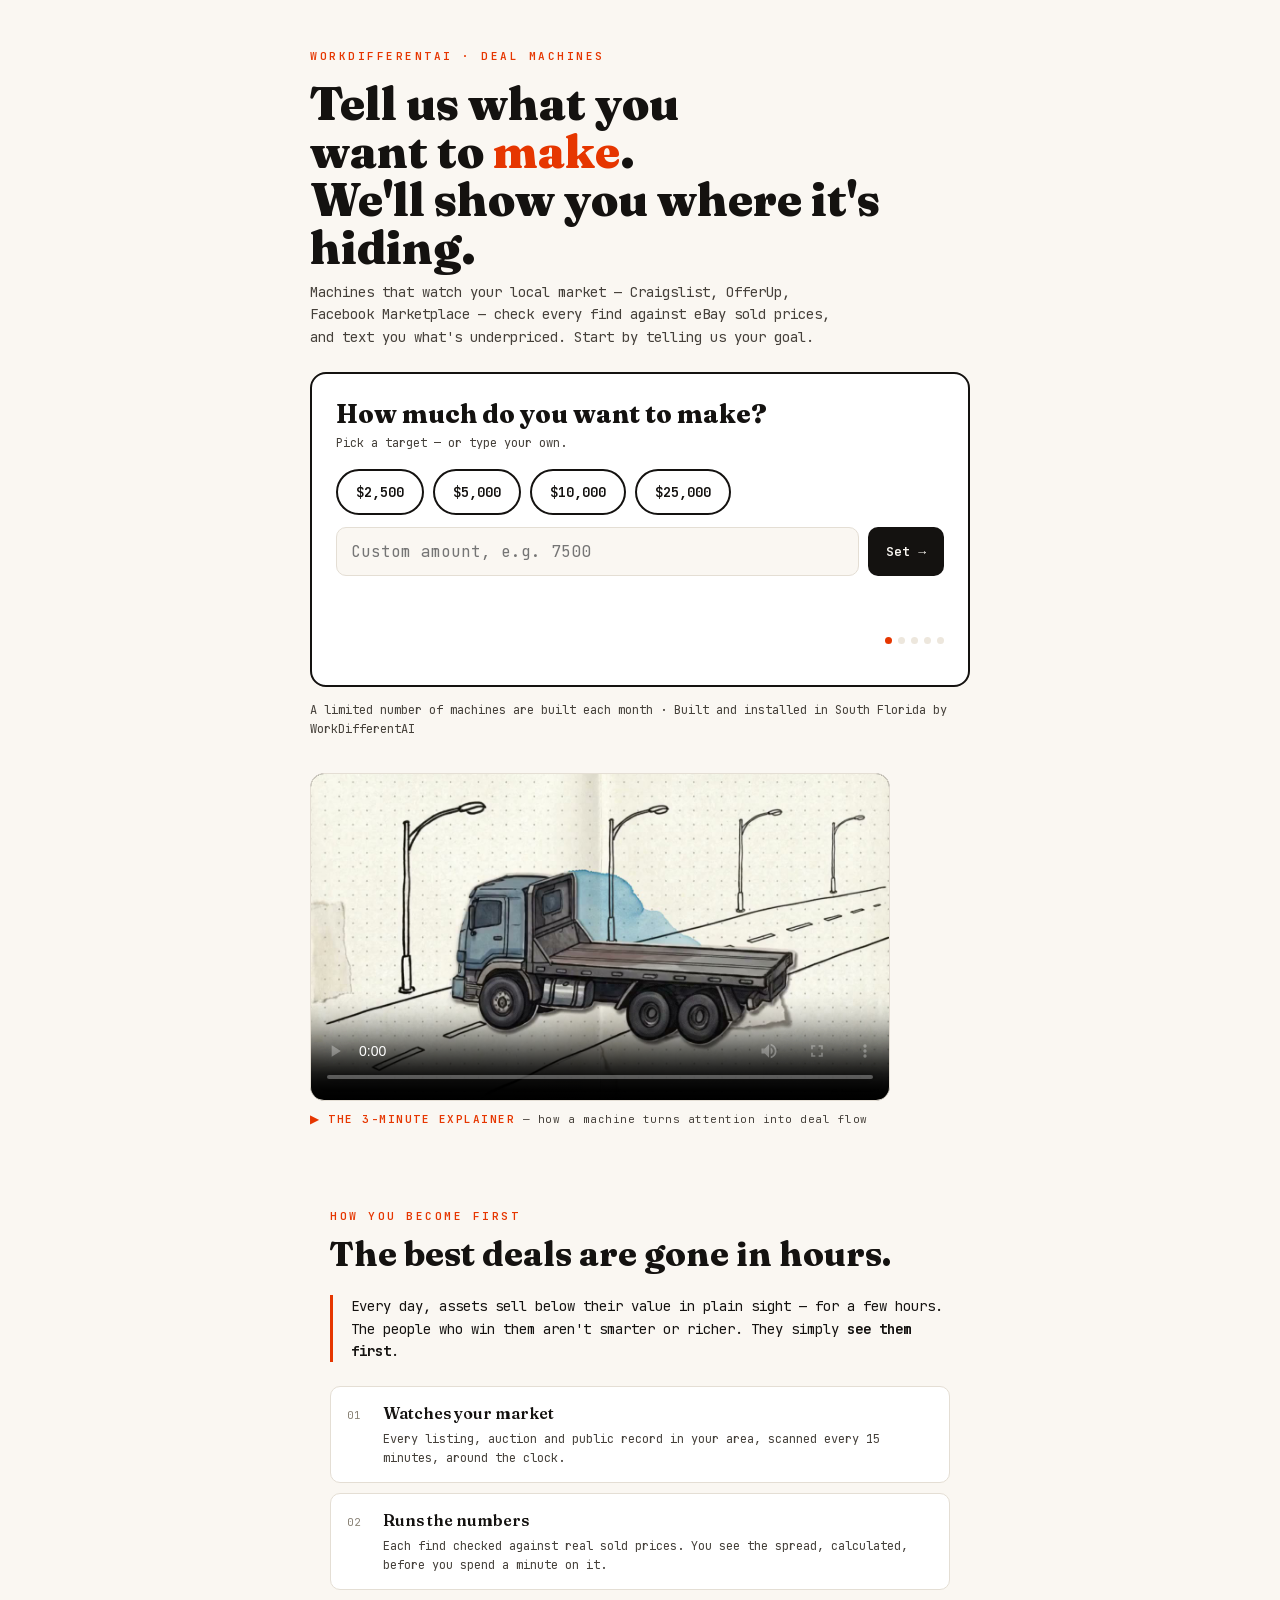
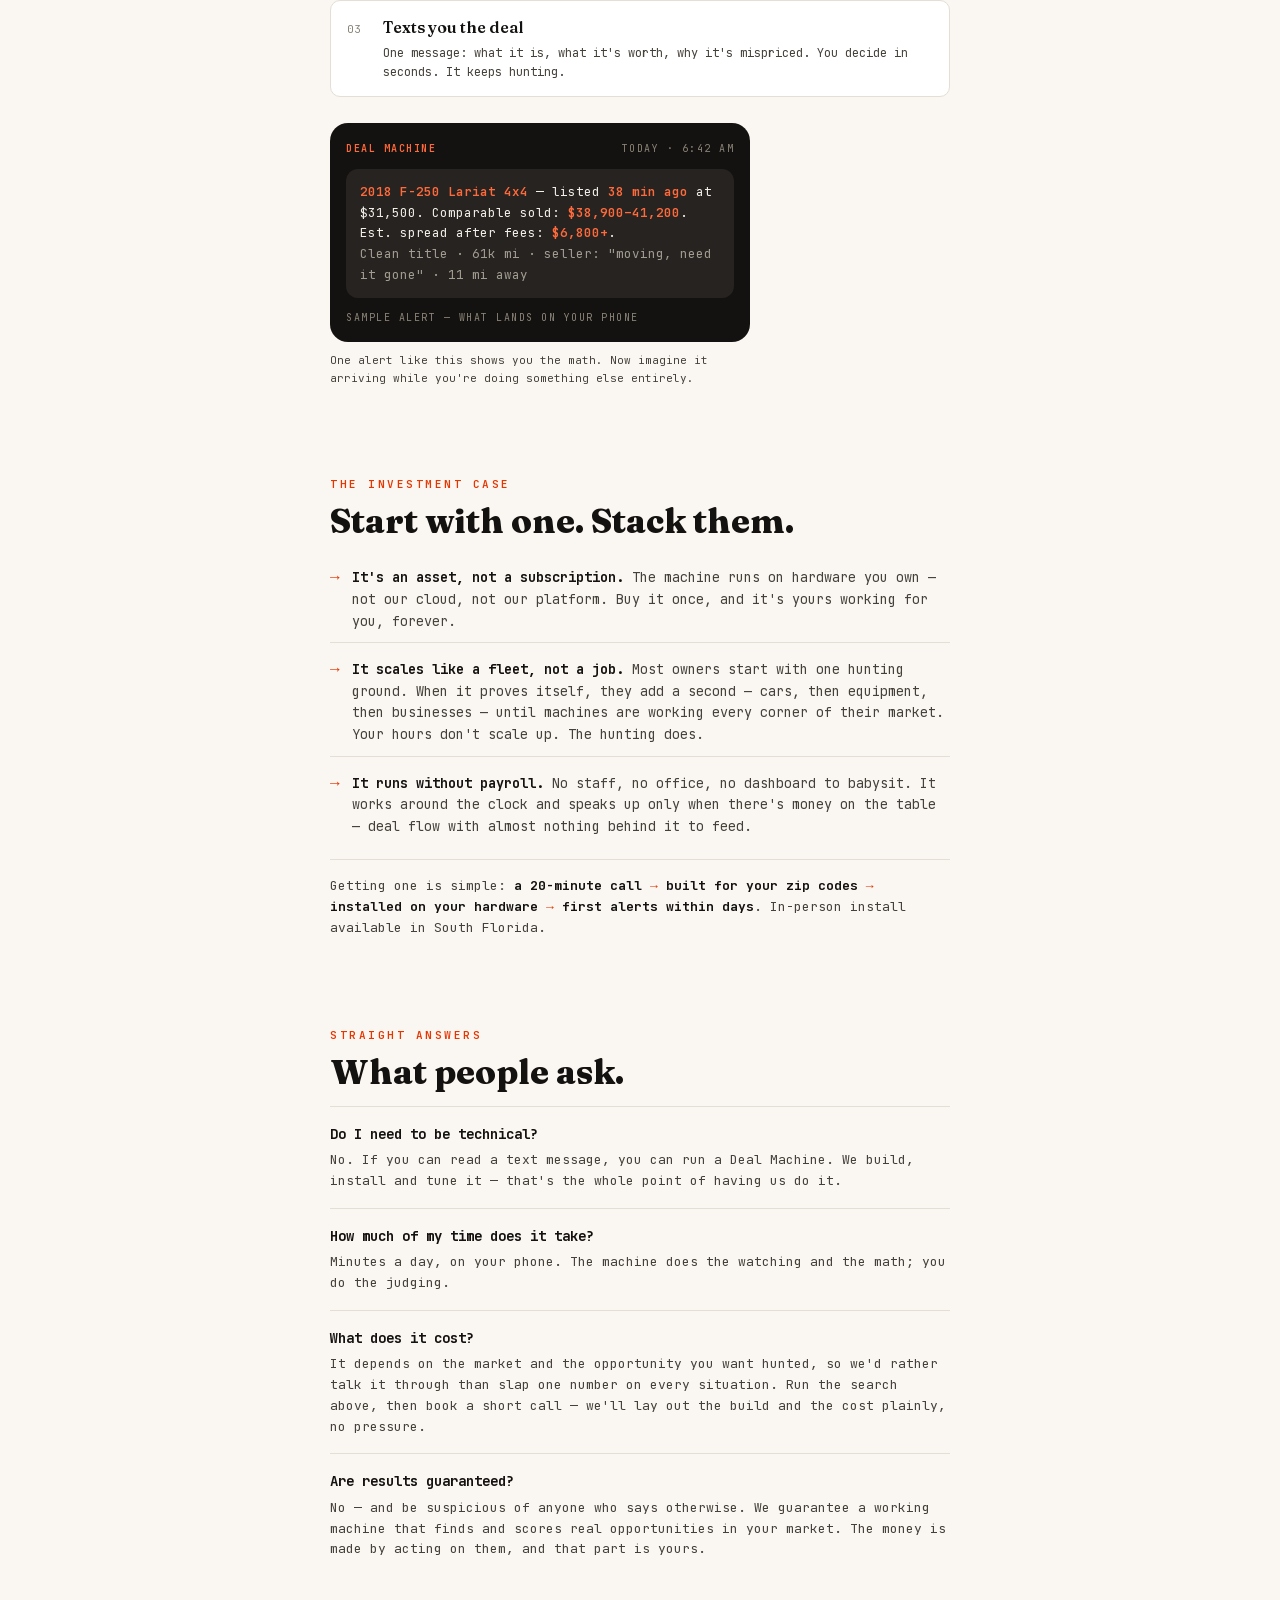
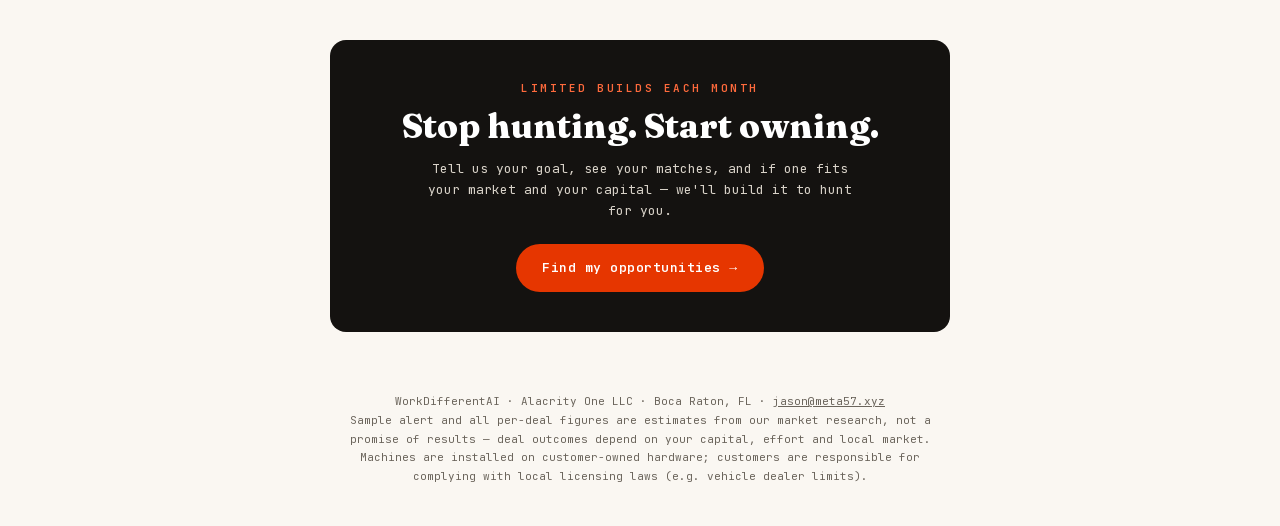
==== index.html @ 8493b3a6 "Zip-pin live links + machine activation CTA - Craigslist links pinned via postal param, eBay via _st" ====
<!DOCTYPE html>
<html lang="en">
<head>
<meta charset="utf-8" />
<meta name="viewport" content="width=device-width, initial-scale=1.0" />
<meta name="color-scheme" content="light only" />
<meta name="theme-color" content="#FAF7F2" />
<title>Deal Machines — Tell us what you want to make. We'll show you where it's hiding.</title>
<meta name="description" content="Enter the money you want to make, your timeframe, and your zip. We'll match you to the best local deal-hunting opportunities — scored on real market research — and show you the live feeds a machine would watch for you." />
<meta property="og:title" content="Deal Machines — Tell us what you want to make." />
<meta property="og:description" content="We'll match your goal to the best local deal-hunting opportunities and show you where they're hiding." />
<meta property="og:type" content="website" />
<link rel="icon" href="data:image/svg+xml,<svg xmlns=%22http://www.w3.org/2000/svg%22 viewBox=%220 0 100 100%22><text y=%22.9em%22 font-size=%2290%22>🔶</text></svg>" />
<style>
  @font-face { font-family: 'Fraunces'; font-style: normal; font-weight: 100 900; font-display: swap; src: url(fonts/fraunces.woff2) format('woff2'); }
  @font-face { font-family: 'JetBrains Mono'; font-style: normal; font-weight: 100 800; font-display: swap; src: url(fonts/jetbrains-mono.woff2) format('woff2'); }
  :root {
    color-scheme: light only;
    --ink: #141210;
    --paper: #FAF7F2;
    --orange: #E63600;
    --muted: #45403A;
    --line: #E4DED4;
    --card: #FFFFFF;
    --seg: #EDE7DD;
    --grey: #B7B0A4;
  }
  * { margin: 0; padding: 0; box-sizing: border-box; }
  html { background: var(--paper); scroll-behavior: smooth; }
  body { background: var(--paper); color: var(--ink); font-family: 'JetBrains Mono', monospace; line-height: 1.6; -webkit-text-size-adjust: 100%; }
  .wrap { max-width: 660px; margin: 0 auto; padding: 0 20px; }
  .eyebrow { font-size: 11px; letter-spacing: 2.5px; color: var(--orange); font-weight: 600; }
  h1, h2, h3 { font-family: 'Fraunces', serif; text-wrap: balance; }

  /* Hero */
  .hero { padding: 48px 0 36px; }
  .hero h1 { font-size: clamp(30px, 6.5vw, 46px); font-weight: 900; line-height: 1.05; margin: 14px 0 8px; }
  .hero h1 em { font-style: normal; color: var(--orange); }
  .hero .clarifier { font-size: 14px; line-height: 1.6; color: var(--muted); max-width: 540px; }
  .cta { display: inline-block; background: var(--orange); color: #fff; border: 0; font-family: inherit; text-decoration: none; font-weight: 600; font-size: 13px; letter-spacing: 0.5px; padding: 14px 26px; border-radius: 30px; cursor: pointer; }
  .cta:hover { background: #D93400; }
  .cta.ghost { background: transparent; color: var(--ink); border: 2px solid var(--ink); padding: 12px 24px; }
  .cta.ghost:hover { background: var(--ink); color: var(--paper); }
  .sub-cta { display: block; margin-top: 14px; font-size: 12px; color: var(--muted); }

  /* Finder card */
  .finder { background: var(--card); border: 2px solid var(--ink); border-radius: 16px; padding: 26px 24px 24px; margin-top: 24px; position: relative; }
  .f-step { display: none; }
  .f-step.on { display: block; }
  .f-q { font-family: 'Fraunces', serif; font-size: clamp(21px, 4.5vw, 26px); font-weight: 800; line-height: 1.15; margin-bottom: 4px; }
  .f-sub { font-size: 12px; color: var(--muted); margin-bottom: 16px; }
  .chips { display: flex; flex-wrap: wrap; gap: 9px; }
  .chip { font-family: inherit; font-size: 14px; font-weight: 600; border: 2px solid var(--ink); background: transparent; color: var(--ink); border-radius: 26px; padding: 12px 18px; cursor: pointer; }
  .chip:hover { background: var(--ink); color: var(--paper); }
  .chip.orange { border-color: var(--orange); color: var(--orange); }
  .chip.orange:hover { background: var(--orange); color: #fff; }
  .f-input-row { display: flex; gap: 9px; margin-top: 12px; }
  .f-input-row input { flex: 1; min-width: 0; border: 1px solid var(--line); border-radius: 10px; background: var(--paper); font-family: inherit; font-size: 16px; color: var(--ink); padding: 13px 14px; }
  .f-input-row input:focus { outline: 2px solid var(--orange); outline-offset: 1px; }
  .f-input-row .go { background: var(--ink); color: var(--paper); border: 0; border-radius: 10px; font-family: inherit; font-weight: 600; font-size: 13px; padding: 0 18px; cursor: pointer; }
  .f-input-row .go:hover { background: #000; }
  .f-err { color: var(--orange); font-size: 12px; min-height: 15px; margin-top: 8px; line-height: 1.3; }
  .f-skip { background: none; border: 0; font-family: inherit; font-size: 12px; color: var(--muted); text-decoration: underline; cursor: pointer; padding: 10px 0 0; }
  .f-foot { display: flex; justify-content: space-between; align-items: center; margin-top: 20px; }
  .f-back { background: none; border: 0; font-family: inherit; font-size: 12px; color: var(--muted); cursor: pointer; padding: 13px 13px 13px 0; visibility: hidden; }
  .f-back.show { visibility: visible; }
  .f-dots { display: flex; gap: 6px; }
  .f-dot { width: 7px; height: 7px; border-radius: 50%; background: var(--seg); }
  .f-dot.on { background: var(--orange); }
  .f-privacy { font-size: 11px; color: var(--muted); margin-top: 12px; line-height: 1.6; }

  /* Matching sequence */
  .f-matching { text-align: center; padding: 26px 0 18px; }
  .f-matching .m-line { font-size: 13px; color: var(--muted); min-height: 20px; }
  .m-bar { height: 4px; background: var(--seg); border-radius: 2px; margin: 18px auto 0; max-width: 320px; overflow: hidden; }
  .m-bar i { display: block; height: 100%; width: 0%; background: var(--orange); transition: width .5s ease; }

  /* Results */
  .r-head { margin-bottom: 6px; }
  .r-goal { font-size: 12px; color: var(--muted); margin-bottom: 16px; }
  .r-goal b { color: var(--ink); }
  .r-card { border: 1px solid var(--line); border-radius: 12px; background: var(--paper); padding: 16px; margin-top: 12px; }
  .r-card.top { border: 2px solid var(--orange); }
  .r-rank { font-size: 10px; letter-spacing: 1.5px; color: var(--orange); font-weight: 600; }
  .r-name-row { display: flex; justify-content: space-between; align-items: baseline; gap: 10px; margin-top: 2px; }
  .r-name { font-family: 'Fraunces', serif; font-weight: 800; font-size: 19px; line-height: 1.2; }
  .r-score { font-weight: 600; font-size: 20px; color: var(--orange); font-variant-numeric: tabular-nums; }
  .r-fit { font-size: 12.5px; color: var(--muted); margin-top: 8px; line-height: 1.65; }
  .r-fit b { color: var(--ink); }
  .r-est { font-size: 9px; letter-spacing: 1.5px; color: var(--grey); margin-top: 8px; }
  .r-actions { display: flex; flex-wrap: wrap; gap: 8px; margin-top: 14px; }
  .r-btn { font-family: inherit; font-size: 12px; font-weight: 600; border-radius: 24px; padding: 13px 17px; cursor: pointer; border: 0; }
  .r-btn.live { background: transparent; color: var(--ink); border: 2px solid var(--ink); }
  .r-btn.live:hover { background: var(--ink); color: var(--paper); }
  .r-btn.build { background: var(--orange); color: #fff; }
  .r-btn.build:hover { background: #D93400; }
  .r-sources { display: none; margin-top: 12px; border-top: 1px solid var(--line); padding-top: 12px; }
  .r-sources.open { display: block; }
  .r-sources .s-cap { font-size: 11px; color: var(--muted); margin-bottom: 10px; line-height: 1.6; }
  .r-sources a { display: inline-block; font-size: 12px; font-weight: 600; color: var(--ink); text-decoration: none; border: 1px solid var(--line); background: var(--card); border-radius: 18px; padding: 9px 14px; margin: 0 6px 6px 0; }
  .r-sources a:hover { border-color: var(--ink); }
  .r-sources a span { color: var(--orange); }
  .s-nudge { font-size: 11px; color: var(--muted); margin-top: 8px; line-height: 1.6; }
  .s-auto { background: none; border: 0; font-family: inherit; font-size: 11px; font-weight: 600; color: var(--orange); text-decoration: underline; cursor: pointer; padding: 14px 0; }
  .s-auto:hover { color: #D93400; }

  /* Activation block */
  .r-activate { background: var(--ink); color: var(--paper); border-radius: 14px; padding: 26px 22px; margin-top: 14px; text-align: center; }
  .ra-eyebrow { font-size: 10px; letter-spacing: 2.5px; color: #FF6A3C; font-weight: 600; }
  .ra-title { font-family: 'Fraunces', serif; font-size: clamp(21px, 4.5vw, 26px); font-weight: 800; color: #fff; margin: 8px 0 8px; line-height: 1.15; }
  .ra-copy { font-size: 12.5px; color: #D8D2C8; line-height: 1.65; max-width: 420px; margin: 0 auto; }
  .ra-copy b { color: #fff; }
  .ra-btn { display: inline-block; margin-top: 18px; background: var(--orange); color: #fff; border: 0; font-family: inherit; font-weight: 600; font-size: 14px; letter-spacing: 0.3px; padding: 15px 28px; border-radius: 30px; cursor: pointer; }
  .ra-btn:hover { background: #D93400; }
  .ra-sub { font-size: 10px; letter-spacing: 1px; color: #8A8377; margin-top: 12px; }

  .r-foot { display: flex; flex-wrap: wrap; gap: 14px; align-items: center; margin-top: 18px; font-size: 12px; }
  .r-foot a, .r-foot button { font-family: inherit; font-size: 12px; color: var(--muted); background: none; border: 0; text-decoration: underline; cursor: pointer; padding: 13px 0; }
  .r-foot a:hover, .r-foot button:hover { color: var(--ink); }

  /* Hero video */
  .hero-video { margin-top: 34px; max-width: 580px; }
  .hero-video video { display: block; width: 100%; border-radius: 14px; background: #000; border: 1px solid var(--line); }
  .video-cap { font-size: 11px; letter-spacing: 0.5px; color: var(--muted); margin-top: 10px; }
  .video-cap span { color: var(--orange); font-weight: 600; letter-spacing: 1.5px; }

  section { padding: 44px 0; }
  .label { font-size: 11px; letter-spacing: 2.5px; color: var(--orange); font-weight: 600; margin-bottom: 10px; }
  h2 { font-size: clamp(26px, 5vw, 34px); font-weight: 800; line-height: 1.1; margin-bottom: 14px; }
  .prob { border-left: 3px solid var(--orange); padding-left: 18px; margin-top: 22px; }
  .prob p { font-size: 14px; }
  .prob b { color: var(--ink); }

  .machines { display: grid; gap: 10px; margin-top: 24px; }
  .machine { background: var(--card); border: 1px solid var(--line); border-radius: 10px; padding: 14px 16px; display: flex; gap: 14px; align-items: baseline; }
  .machine .num { font-size: 11px; color: #8A8377; min-width: 22px; }
  .machine .name { font-family: 'Fraunces', serif; font-weight: 600; font-size: 16px; }
  .machine .what { font-size: 12px; color: var(--muted); margin-top: 3px; }

  /* Sample alert */
  .alert-demo { margin-top: 26px; }
  .phone { background: var(--ink); border-radius: 18px; padding: 18px 16px 16px; max-width: 420px; }
  .phone .ph-head { display: flex; justify-content: space-between; font-size: 10px; letter-spacing: 1.5px; color: #8A8377; margin-bottom: 12px; }
  .phone .ph-head b { color: #FF6A3C; font-weight: 600; }
  .bubble { background: #262320; color: #F2EEE8; border-radius: 12px; padding: 13px 14px; font-size: 12.5px; line-height: 1.65; }
  .bubble .hl { color: #FF6A3C; font-weight: 600; }
  .bubble .dim { color: #A39C90; }
  .alert-cap { font-size: 11px; color: var(--muted); margin-top: 10px; max-width: 420px; }

  /* Investment case */
  .own { display: grid; gap: 10px; margin-top: 24px; }
  .own-item { display: flex; gap: 12px; align-items: baseline; border-top: 1px solid var(--line); padding: 13px 0 0; }
  .own-item:first-child { border-top: 0; padding-top: 0; }
  .own-item .tick { color: var(--orange); font-weight: 600; }
  .own-item p { font-size: 13.5px; color: var(--muted); }
  .own-item p b { color: var(--ink); }
  .timeline { border-top: 1px solid var(--line); margin-top: 22px; padding-top: 16px; font-size: 13px; color: var(--muted); }
  .timeline b { color: var(--ink); }
  .timeline .ta { color: var(--orange); font-weight: 600; }

  .qa { border-top: 1px solid var(--line); padding: 16px 0; }
  .qa b { font-size: 14px; display: block; margin-bottom: 5px; }
  .qa p { font-size: 13px; color: var(--muted); }

  .final { background: var(--ink); color: var(--paper); border-radius: 16px; padding: 40px 28px; margin: 20px 0 60px; text-align: center; }
  .final h2 { color: #fff; }
  .final p { color: #D8D2C8; font-size: 13px; max-width: 440px; margin: 10px auto 0; }
  .final .eyebrow { color: #FF6A3C; }
  .final .cta { margin-top: 22px; }
  .fineprint { font-size: 11px; color: #6B655C; text-align: center; padding-bottom: 40px; line-height: 1.7; }
  .fineprint a { color: #6B655C; }

  /* Contact modal (copy + mailto) */
  .overlay { display: none; position: fixed; inset: 0; background: rgba(20,18,16,0.55); z-index: 50; padding: 20px; }
  .overlay.open { display: flex; align-items: center; justify-content: center; }
  .panel { background: var(--card); border-radius: 14px; max-width: 460px; width: 100%; padding: 26px 24px; position: relative; max-height: 90vh; overflow-y: auto; }
  .panel .x { position: absolute; top: 6px; right: 8px; background: none; border: 0; font-size: 20px; color: var(--muted); cursor: pointer; line-height: 1; padding: 12px; font-family: inherit; }
  .panel h3 { font-size: 22px; font-weight: 800; margin-bottom: 4px; }
  .panel .p-sub { font-size: 12px; color: var(--muted); margin-bottom: 16px; }
  .panel .cta-mail { display: block; text-align: center; background: var(--orange); color: #fff; text-decoration: none; font-weight: 600; font-size: 13px; padding: 13px 0; border-radius: 26px; }
  .panel .cta-mail:hover { background: #D93400; }
  .divider { display: flex; align-items: center; gap: 10px; margin: 16px 0 12px; color: var(--muted); font-size: 11px; letter-spacing: 1px; }
  .divider::before, .divider::after { content: ""; flex: 1; height: 1px; background: var(--line); }
  .row { display: flex; gap: 8px; align-items: stretch; margin-bottom: 12px; }
  .row .box { flex: 1; border: 1px solid var(--line); border-radius: 8px; padding: 10px 12px; font-size: 14px; font-weight: 600; background: var(--paper); user-select: all; overflow-x: auto; white-space: nowrap; display: flex; align-items: center; }
  .copy-btn { background: var(--ink); color: #fff; border: 0; border-radius: 8px; font-family: inherit; font-weight: 600; font-size: 12px; padding: 0 15px; cursor: pointer; white-space: nowrap; }
  .copy-btn.copied { background: #1E7B34; }
  .panel textarea { width: 100%; border: 1px solid var(--line); border-radius: 8px; background: var(--paper); font-family: inherit; font-size: 12px; color: var(--ink); padding: 10px 12px; min-height: 118px; resize: vertical; line-height: 1.5; }
  .panel .t-copy { margin-top: 8px; width: 100%; padding: 12px 0; font-size: 12px; }
  .panel .hint { font-size: 11px; color: var(--muted); margin-top: 12px; line-height: 1.6; }

  .reveal { }
  @media (prefers-reduced-motion: no-preference) {
    .reveal { opacity: 0; transform: translateY(14px); transition: opacity .5s ease, transform .5s ease; }
    .reveal.in { opacity: 1; transform: none; }
    .f-step.on { animation: stepin .3s ease; }
    @keyframes stepin { from { opacity: 0; transform: translateX(10px); } to { opacity: 1; transform: none; } }
  }

  @media (max-width: 640px) {
    .panel { max-height: 85dvh; }
    .panel textarea { font-size: 16px; min-height: 150px; }
    .finder { padding: 22px 18px 20px; }
  }

  /* Mobile gutters — keep last so these win the cascade */
  @media (max-width: 700px) {
    .wrap { padding-left: 28px; padding-right: 28px; }
    .machine { padding: 16px 18px; }
    .final { border-radius: 0; margin-left: -28px; margin-right: -28px; padding-left: 28px; padding-right: 28px; }
  }
</style>
</head>
<body>

<div class="wrap hero" id="finder-top">
  <div class="eyebrow">WORKDIFFERENTAI · DEAL MACHINES</div>
  <h1>Tell us what you want to <em>make</em>.<br/>We'll show you where it's hiding.</h1>
  <p class="clarifier">Machines that watch your local market — Craigslist, OfferUp, Facebook Marketplace — check every find against eBay sold prices, and text you what's underpriced. Start by telling us your goal.</p>

  <div class="finder" id="finder">
    <!-- Step 1: goal -->
    <div class="f-step on" data-step="1">
      <div class="f-q">How much do you want to make?</div>
      <div class="f-sub">Pick a target — or type your own.</div>
      <div class="chips">
        <button class="chip" onclick="pickGoal(2500)">$2,500</button>
        <button class="chip" onclick="pickGoal(5000)">$5,000</button>
        <button class="chip" onclick="pickGoal(10000)">$10,000</button>
        <button class="chip" onclick="pickGoal(25000)">$25,000</button>
      </div>
      <div class="f-input-row">
        <input type="text" inputmode="numeric" id="goal-custom" placeholder="Custom amount, e.g. 7500" />
        <button class="go" onclick="pickGoalCustom()">Set →</button>
      </div>
      <div class="f-err" id="err-1"></div>
    </div>

    <!-- Step 2: timeframe -->
    <div class="f-step" data-step="2">
      <div class="f-q">How fast?</div>
      <div class="f-sub">A window changes which opportunities fit.</div>
      <div class="chips">
        <button class="chip" onclick="pickTime('15–30 days', 22)">15–30 days</button>
        <button class="chip" onclick="pickTime('30–45 days', 37)">30–45 days</button>
        <button class="chip" onclick="pickTime('45–60 days', 52)">45–60 days</button>
        <button class="chip orange" onclick="pickTime('best overall', 0)">Just find me the best</button>
      </div>
    </div>

    <!-- Step 3: capital -->
    <div class="f-step" data-step="3">
      <div class="f-q">What can you put to work?</div>
      <div class="f-sub">Capital to buy deals with — it filters what's realistic.</div>
      <div class="chips">
        <button class="chip" onclick="pickCap(1, 'under $1k')">Under $1k</button>
        <button class="chip" onclick="pickCap(2, '$1–5k')">$1–5k</button>
        <button class="chip" onclick="pickCap(3, '$5–25k')">$5–25k</button>
        <button class="chip" onclick="pickCap(4, '$25k+')">$25k+</button>
      </div>
    </div>

    <!-- Step 4: zip -->
    <div class="f-step" data-step="4">
      <div class="f-q">Where should it hunt?</div>
      <div class="f-sub">Your zip localizes the live feeds we'll show you.</div>
      <div class="f-input-row">
        <input type="text" inputmode="numeric" id="zip-input" maxlength="5" placeholder="Zip code" autocomplete="postal-code" />
        <button class="go" onclick="pickZip()">Next →</button>
      </div>
      <div class="f-err" id="err-4"></div>
      <button class="f-skip" onclick="skipZip()">Skip — search everywhere</button>
    </div>

    <!-- Step 5: email -->
    <div class="f-step" data-step="5">
      <div class="f-q">Where do we send your matches?</div>
      <div class="f-sub">Your results show instantly — we'll also send them, plus new opportunities as we score them.</div>
      <div class="f-input-row" style="flex-direction: column;">
        <input type="text" id="name-input" placeholder="First name (optional)" autocomplete="given-name" />
        <input type="email" id="email-input" placeholder="you@email.com" autocomplete="email" inputmode="email" />
      </div>
      <div class="f-err" id="err-5"></div>
      <button class="cta" style="width:100%; text-align:center; margin-top: 10px;" onclick="submitFinder()" id="find-btn">Find my opportunities →</button>
      <div class="f-privacy">No spam, unsubscribe anytime. We never share your info.</div>
    </div>

    <!-- Matching -->
    <div class="f-step" data-step="6">
      <div class="f-matching">
        <div class="m-line" id="m-line">Scoring 25 markets against your goal…</div>
        <div class="m-bar"><i id="m-fill"></i></div>
      </div>
    </div>

    <!-- Results -->
    <div class="f-step" data-step="7">
      <div class="r-head">
        <div class="eyebrow">YOUR BEST OPPORTUNITIES</div>
        <div class="r-goal" id="r-goal"></div>
      </div>
      <div id="r-list"></div>
      <div class="r-foot">
        <a href="board.html">Explore all 25 opportunities →</a>
        <button onclick="restartFinder()">Run another search</button>
      </div>
    </div>

    <div class="f-foot">
      <button class="f-back" id="f-back" onclick="stepBack()">← Back</button>
      <div class="f-dots" id="f-dots">
        <div class="f-dot on"></div><div class="f-dot"></div><div class="f-dot"></div><div class="f-dot"></div><div class="f-dot"></div>
      </div>
    </div>
  </div>

  <span class="sub-cta">A limited number of machines are built each month · Built and installed in South Florida by WorkDifferentAI</span>

  <div class="hero-video">
    <video id="hero-film" controls playsinline preload="metadata" poster="media/poster.jpg">
      <source src="media/explainer.mp4" type="video/mp4" />
      Your browser can't play this video. <a href="media/explainer.mp4">Download it instead.</a>
    </video>
    <div class="video-cap"><span>▶&#xFE0E; THE 3-MINUTE EXPLAINER</span> — how a machine turns attention into deal flow</div>
  </div>
</div>

<div class="wrap">
<section class="reveal">
  <div class="label">HOW YOU BECOME FIRST</div>
  <h2>The best deals are gone in hours.</h2>
  <div class="prob">
    <p>Every day, assets sell below their value in plain sight — for a few hours. The people who win them aren't smarter or richer. They simply <b>see them first</b>.</p>
  </div>
  <div class="machines">
    <div class="machine"><div class="num">01</div><div><div class="name">Watches your market</div><div class="what">Every listing, auction and public record in your area, scanned every 15 minutes, around the clock.</div></div></div>
    <div class="machine"><div class="num">02</div><div><div class="name">Runs the numbers</div><div class="what">Each find checked against real sold prices. You see the spread, calculated, before you spend a minute on it.</div></div></div>
    <div class="machine"><div class="num">03</div><div><div class="name">Texts you the deal</div><div class="what">One message: what it is, what it's worth, why it's mispriced. You decide in seconds. It keeps hunting.</div></div></div>
  </div>

  <div class="alert-demo">
    <div class="phone">
      <div class="ph-head"><b>DEAL MACHINE</b><span>TODAY · 6:42 AM</span></div>
      <div class="bubble">
        <span class="hl">2018 F-250 Lariat 4x4</span> — listed <span class="hl">38 min ago</span> at $31,500.
        Comparable sold: <span class="hl">$38,900–41,200</span>. Est. spread after fees: <span class="hl">$6,800+</span>.<br/>
        <span class="dim">Clean title · 61k mi · seller: "moving, need it gone" · 11 mi away</span>
      </div>
      <div class="ph-head" style="margin: 12px 0 0"><span>SAMPLE ALERT — WHAT LANDS ON YOUR PHONE</span></div>
    </div>
    <div class="alert-cap">One alert like this shows you the math. Now imagine it arriving while you're doing something else entirely.</div>
  </div>
</section>

<section class="reveal">
  <div class="label">THE INVESTMENT CASE</div>
  <h2>Start with one. Stack them.</h2>
  <div class="own">
    <div class="own-item"><span class="tick">→</span><p><b>It's an asset, not a subscription.</b> The machine runs on hardware you own — not our cloud, not our platform. Buy it once, and it's yours working for you, forever.</p></div>
    <div class="own-item"><span class="tick">→</span><p><b>It scales like a fleet, not a job.</b> Most owners start with one hunting ground. When it proves itself, they add a second — cars, then equipment, then businesses — until machines are working every corner of their market. Your hours don't scale up. The hunting does.</p></div>
    <div class="own-item"><span class="tick">→</span><p><b>It runs without payroll.</b> No staff, no office, no dashboard to babysit. It works around the clock and speaks up only when there's money on the table — deal flow with almost nothing behind it to feed.</p></div>
  </div>
  <p class="timeline">Getting one is simple: <b>a 20-minute call</b> <span class="ta">→</span> <b>built for your zip codes</b> <span class="ta">→</span> <b>installed on your hardware</b> <span class="ta">→</span> <b>first alerts within days</b>. In-person install available in South Florida.</p>
</section>

<section class="reveal">
  <div class="label">STRAIGHT ANSWERS</div>
  <h2>What people ask.</h2>
  <div class="qa"><b>Do I need to be technical?</b><p>No. If you can read a text message, you can run a Deal Machine. We build, install and tune it — that's the whole point of having us do it.</p></div>
  <div class="qa"><b>How much of my time does it take?</b><p>Minutes a day, on your phone. The machine does the watching and the math; you do the judging.</p></div>
  <div class="qa"><b>What does it cost?</b><p>It depends on the market and the opportunity you want hunted, so we'd rather talk it through than slap one number on every situation. Run the search above, then book a short call — we'll lay out the build and the cost plainly, no pressure.</p></div>
  <div class="qa"><b>Are results guaranteed?</b><p>No — and be suspicious of anyone who says otherwise. We guarantee a working machine that finds and scores real opportunities in your market. The money is made by acting on them, and that part is yours.</p></div>
</section>

<div class="final reveal">
  <div class="eyebrow">LIMITED BUILDS EACH MONTH</div>
  <h2 style="margin-top:10px">Stop hunting. Start owning.</h2>
  <p>Tell us your goal, see your matches, and if one fits your market and your capital — we'll build it to hunt for you.</p>
  <a class="cta" href="#finder-top">Find my opportunities →</a>
</div>

<p class="fineprint">WorkDifferentAI · Alacrity One LLC · Boca Raton, FL · <a href="mailto:jason@meta57.xyz">jason@meta57.xyz</a><br/>Sample alert and all per-deal figures are estimates from our market research, not a promise of results — deal outcomes depend on your capital, effort and local market. Machines are installed on customer-owned hardware; customers are responsible for complying with local licensing laws (e.g. vehicle dealer limits).</p>
</div>

<div class="overlay" id="contact-overlay" onclick="if(event.target===this)closeContact()">
  <div class="panel" role="dialog" aria-modal="true" aria-labelledby="c-title">
    <button class="x" onclick="closeContact()" aria-label="Close">✕</button>
    <h3 id="c-title">Build this machine for my zip</h3>
    <div class="p-sub" id="c-sub">One email starts it. We'll get straight into your market and what a build takes.</div>
    <a class="cta-mail" id="c-mailto" href="#">Open in your email app →</a>
    <div class="divider">OR COPY IT YOURSELF</div>
    <div class="row">
      <div class="box">jason@meta57.xyz</div>
      <button class="copy-btn" onclick="copyText('jason@meta57.xyz', this, 'Copy')">Copy</button>
    </div>
    <textarea id="c-template" readonly></textarea>
    <button class="copy-btn t-copy" onclick="copyText(document.getElementById('c-template').value, this, 'Copy message')">Copy message</button>
    <div class="hint">We reply within one business day — with real talk about whether your market can support the machine you want.</div>
  </div>
</div>

<script>
var LEAD_ENDPOINT = 'https://formspree.io/f/mgognyge';
var CONTACT_EMAIL = 'jason@meta57.xyz';

/* Machines: e/p/f scores (as on the board) + finder estimates:
   cap: 1 <$1k · 2 $1–5k · 3 $5–25k · 4 $25k+   (minimum realistic capital band)
   perDeal: est. spread per completed deal [$lo, $hi] — market research, conservative
   dealsMo: est. opportunities a machine surfaces per month worth acting on
   q: marketplace query · src: optional custom sources replacing the default four */
var MACHINES = [
  {n:"Car Flip Scanner", e:8,p:7,f:9, cap:3, perDeal:[1500,4000], dealsMo:6, q:"truck OR car clean title", cl:"cta"},
  {n:"Equipment Liquidation Sniper", e:8,p:7,f:8, cap:2, perDeal:[300,1200], dealsMo:8, q:"restaurant equipment", cl:"bfa"},
  {n:"Gov Surplus Sniper", e:8,p:7,f:8, cap:2, perDeal:[400,1500], dealsMo:6, q:"surplus auction tools", cl:"sss",
   src:[{l:"GovDeals near you", u:"https://www.govdeals.com/"}, {l:"GSA Auctions", u:"https://gsaauctions.gov/"}, {l:"eBay SOLD comps", u:"EBAY"}]},
  {n:"Estate Sale Early-Bird", e:8,p:6,f:9, cap:1, perDeal:[150,600], dealsMo:8, q:"estate sale",
   src:[{l:"EstateSales.net near you", u:"https://www.estatesales.net/"}, {l:"Craigslist garage/estate", u:"CL:gms"}, {l:"eBay SOLD comps", u:"EBAY"}]},
  {n:"Expired Domain Harvester", e:9,p:5,f:9, cap:1, perDeal:[100,800], dealsMo:8, q:"domain",
   src:[{l:"ExpiredDomains.net", u:"https://www.expireddomains.net/"}, {l:"GoDaddy Auctions", u:"https://auctions.godaddy.com/"}]},
  {n:"Boat & Jet Ski Flip Scanner", e:8,p:7,f:7, cap:3, perDeal:[1000,3500], dealsMo:4, q:"boat OR jet ski", cl:"boo"},
  {n:"eBay Mislisting Sniper", e:9,p:4,f:10, cap:1, perDeal:[50,300], dealsMo:12, q:"",
   src:[{l:"eBay ending soon, no bids", u:"https://www.ebay.com/sch/i.html?_nkw=&_sop=1&LH_Auction=1"}, {l:"eBay SOLD comps", u:"EBAY"}]},
  {n:"Storage Unit Auction Scout", e:8,p:6,f:8, cap:1, perDeal:[200,1000], dealsMo:6, q:"storage auction",
   src:[{l:"StorageTreasures near you", u:"https://www.storagetreasures.com/"}, {l:"eBay SOLD comps", u:"EBAY"}]},
  {n:"Mobile Home / RV Flip Scout", e:7,p:7,f:7, cap:3, perDeal:[2000,6000], dealsMo:3, q:"RV OR mobile home", cl:"rva"},
  {n:"Sports Card Grading Arbitrage", e:7,p:6,f:8, cap:1, perDeal:[100,500], dealsMo:8, q:"sports cards lot"},
  {n:"Pallet & Returns Scorer", e:7,p:6,f:8, cap:1, perDeal:[150,600], dealsMo:8, q:"pallet liquidation returns",
   src:[{l:"B-Stock auctions", u:"https://bstock.com/"}, {l:"Liquidation.com", u:"https://www.liquidation.com/"}, {l:"eBay SOLD comps", u:"EBAY"}]},
  {n:"Collectible Watch Arbitrage", e:7,p:6,f:7, cap:2, perDeal:[300,1500], dealsMo:5, q:"watch seiko OR tudor OR omega"},
  {n:"Domain + Business Name Broker", e:8,p:5,f:7, cap:1, perDeal:[200,1500], dealsMo:5, q:"domain",
   src:[{l:"ExpiredDomains.net", u:"https://www.expireddomains.net/"}, {l:"Namecheap Market", u:"https://www.namecheap.com/market/"}]},
  {n:"Vending Route Finder", e:7,p:6,f:5, cap:2, perDeal:[1000,4000], dealsMo:2, q:"vending machines route"},
  {n:"Restaurant Space Matcher", e:4,p:8,f:4, cap:1, perDeal:[2000,10000], dealsMo:1, q:"restaurant space for lease",
   src:[{l:"Craigslist commercial", u:"CL:off"}, {l:"LoopNet restaurant spaces", u:"https://www.loopnet.com/search/restaurants/for-lease/"}]},
  {n:"BizBuySell Deal Screener", e:7,p:9,f:7, cap:4, perDeal:[20000,100000], dealsMo:2, q:"business for sale",
   src:[{l:"BizBuySell near you", u:"https://www.bizbuysell.com/businesses-for-sale/"}, {l:"Craigslist biz for sale", u:"CL:bfs"}]},
  {n:"Website/SaaS Acquisition Screener", e:7,p:8,f:7, cap:4, perDeal:[5000,50000], dealsMo:2, q:"website",
   src:[{l:"Flippa live listings", u:"https://flippa.com/search"}, {l:"Acquire.com", u:"https://acquire.com/"}]},
  {n:"FSBO-to-Investor Matcher", e:6,p:9,f:6, cap:4, perDeal:[10000,40000], dealsMo:2, q:"for sale by owner house", cl:"rea"},
  {n:"Foreclosure Auction Analyzer", e:5,p:9,f:6, cap:4, perDeal:[15000,60000], dealsMo:2, q:"foreclosure",
   src:[{l:"Auction.com near you", u:"https://www.auction.com/"}, {l:"Craigslist real estate", u:"CL:rea"}]},
  {n:"Airbnb Arbitrage Market Finder", e:6,p:7,f:6, cap:2, perDeal:[500,1500], dealsMo:3, q:"apartment for rent", cl:"apa"},
  {n:"Heavy Equipment Cross-Border Arb", e:4,p:9,f:5, cap:4, perDeal:[8000,30000], dealsMo:2, q:"excavator OR skid steer", cl:"hva",
   src:[{l:"Ritchie Bros auctions", u:"https://www.rbauction.com/"}, {l:"Craigslist heavy equipment", u:"CL:hva"}, {l:"eBay SOLD comps", u:"EBAY"}]},
  {n:"Laundromat Deal Analyzer", e:6,p:8,f:4, cap:4, perDeal:[20000,80000], dealsMo:1, q:"laundromat for sale",
   src:[{l:"BizBuySell laundromats", u:"https://www.bizbuysell.com/laundromats-and-coin-laundry-businesses-for-sale/"}, {l:"Craigslist biz for sale", u:"CL:bfs"}]},
  {n:"Tax Deed Auction Scout", e:5,p:9,f:5, cap:3, perDeal:[5000,25000], dealsMo:1, q:"land",
   src:[{l:"Your county tax deed sales", u:"https://www.google.com/search?q=tax+deed+auction+calendar+near+ZIP"}, {l:"Craigslist land", u:"CL:rea"}]},
  {n:"Liquor License Arbitrage Tracker", e:5,p:9,f:3, cap:4, perDeal:[15000,80000], dealsMo:1, q:"liquor license",
   src:[{l:"Search license brokers", u:"https://www.google.com/search?q=liquor+license+for+sale+near+ZIP"}]},
  {n:"Billboard & Land Lease Finder", e:5,p:8,f:3, cap:3, perDeal:[3000,15000], dealsMo:1, q:"land highway", cl:"rea"}
];

function scoreOf(m) { return Math.round((m.e*0.3 + m.p*0.4 + m.f*0.3) * 10); }
function mid(r) { return (r[0] + r[1]) / 2; }
function fmt(n) { return '$' + Math.round(n).toLocaleString('en-US'); }

/* ---------- Wizard state ---------- */
var F = { goal: 0, timeLabel: '', timeDays: 0, cap: 0, capLabel: '', zip: '', name: '', email: '', matches: [] };
var curStep = 1;

function showStep(n) {
  curStep = n;
  document.querySelectorAll('.f-step').forEach(function(s){ s.classList.toggle('on', +s.getAttribute('data-step') === n); });
  var back = document.getElementById('f-back');
  back.classList.toggle('show', n > 1 && n <= 5);
  var dots = document.querySelectorAll('.f-dot');
  dots.forEach(function(d, i){ d.classList.toggle('on', i <= Math.min(n,5) - 1); });
  document.getElementById('f-dots').style.visibility = n <= 5 ? 'visible' : 'hidden';
  if (n === 4) setTimeout(function(){ document.getElementById('zip-input').focus(); }, 80);
  if (n === 5) setTimeout(function(){ document.getElementById('email-input').focus(); }, 80);
}
function stepBack() { if (curStep > 1 && curStep <= 5) showStep(curStep - 1); }

function pickGoal(v) { F.goal = v; showStep(2); }
function pickGoalCustom() {
  var raw = document.getElementById('goal-custom').value.replace(/[^0-9]/g, '');
  var v = parseInt(raw, 10);
  if (!v || v < 100) { document.getElementById('err-1').textContent = 'Enter an amount of at least $100.'; return; }
  document.getElementById('err-1').textContent = '';
  pickGoal(v);
}
function pickTime(label, days) { F.timeLabel = label; F.timeDays = days; showStep(3); }
function pickCap(band, label) { F.cap = band; F.capLabel = label; showStep(4); }
function pickZip() {
  var z = document.getElementById('zip-input').value.trim();
  if (!/^\d{5}$/.test(z)) { document.getElementById('err-4').textContent = 'Enter a 5-digit zip, or skip.'; return; }
  document.getElementById('err-4').textContent = '';
  F.zip = z; showStep(5);
}
function skipZip() { F.zip = ''; showStep(5); }

/* ---------- Matcher ---------- */
function runMatch() {
  var eligible = MACHINES.filter(function(m){ return m.cap <= F.cap; });
  var stretch = [];
  if (eligible.length < 3) {
    stretch = MACHINES.filter(function(m){ return m.cap === F.cap + 1; });
  }
  function rank(m) {
    var pace = mid(m.perDeal) * m.dealsMo; // est. $/30 days if you worked every surfaced deal
    if (!F.timeDays) return Math.log(pace + 1) * 18 + scoreOf(m);
    var expected = pace * (F.timeDays / 30);
    var ratio = Math.min(expected / F.goal, 1.5);
    return ratio * 100 + scoreOf(m) * 0.6;
  }
  eligible.sort(function(a,b){ return rank(b) - rank(a); });
  stretch.sort(function(a,b){ return rank(b) - rank(a); });
  var out = eligible.slice(0, 3).map(function(m){ return { m: m, stretch: false }; });
  while (out.length < 3 && stretch.length) out.push({ m: stretch.shift(), stretch: true });
  return out;
}

function fitLine(m) {
  var pace = mid(m.perDeal) * m.dealsMo;
  var s = 'Fits ' + (m.cap <= F.cap ? F.capLabel + ' capital' : 'a stretch above your capital band') +
    ' · est. ' + fmt(m.perDeal[0]) + '–' + fmt(m.perDeal[1]) + ' per deal · ~' + m.dealsMo + (m.dealsMo === 1 ? ' deal surfaces' : ' deals surface') + ' monthly.';
  if (F.timeDays) {
    var expected = pace * (F.timeDays / 30);
    if (expected >= F.goal) {
      s += ' At that pace, <b>' + fmt(F.goal) + ' in ' + F.timeLabel + ' is a realistic target</b> if you work the alerts.';
    } else {
      s += ' An honest read: that pace suggests <b>closer to ' + fmt(expected) + '</b> in ' + F.timeLabel + ' — hitting ' + fmt(F.goal) + ' means taking more of the swings.';
    }
  } else {
    s += ' Est. pace if you work every alert: <b>~' + fmt(pace) + ' / month</b>.';
  }
  return s;
}

/* ---------- Live sources ---------- */
function sourcesFor(m) {
  var q = encodeURIComponent(m.q || m.n);
  var zip = F.zip;
  var pin = zip ? ' · pinned to ' + zip : '';
  var defaults = [
    { l: 'Craigslist' + pin, u: 'https://www.craigslist.org/search/' + (m.cl || 'sss') + '?query=' + q + (zip ? '&postal=' + zip + '&search_distance=50' : '') },
    { l: 'eBay SOLD comps' + pin, u: 'EBAY' },
    { l: 'Facebook Marketplace · your account location', u: 'https://www.facebook.com/marketplace/search/?query=' + q },
    { l: 'OfferUp · its saved location', u: 'https://offerup.com/search?q=' + q }
  ];
  var list = m.src || defaults;
  return list.map(function(s){
    var u = s.u;
    if (u === 'EBAY') u = 'https://www.ebay.com/sch/i.html?_nkw=' + q + '&LH_Sold=1&LH_Complete=1' + (zip ? '&_stpos=' + zip : '');
    if (u.indexOf('CL:') === 0) u = 'https://www.craigslist.org/search/' + u.slice(3) + '?query=' + q + (zip ? '&postal=' + zip + '&search_distance=50' : '');
    u = u.replace('ZIP', zip || 'me');
    return { l: s.l, u: u };
  });
}

/* ---------- Submit / results ---------- */
function submitFinder() {
  var email = document.getElementById('email-input').value.trim();
  F.name = document.getElementById('name-input').value.trim();
  if (!/^[^\s@]+@[^\s@]+\.[^\s@]+$/.test(email)) {
    document.getElementById('err-5').textContent = 'Enter a valid email to get your matches.';
    return;
  }
  document.getElementById('err-5').textContent = '';
  F.email = email;
  F.matches = runMatch();

  var fd = new FormData();
  fd.append('email', F.email);
  if (F.name) fd.append('name', F.name);
  fd.append('_subject', 'Finder lead: ' + fmt(F.goal) + ' in ' + F.timeLabel);
  fd.append('goal', fmt(F.goal));
  fd.append('timeframe', F.timeLabel);
  fd.append('capital', F.capLabel);
  fd.append('zip', F.zip || '(skipped)');
  fd.append('matches', F.matches.map(function(x){ return x.m.n; }).join(', '));
  fd.append('source', 'workdifferentai-finder');
  fetch(LEAD_ENDPOINT, { method: 'POST', body: fd, headers: { 'Accept': 'application/json' } }).catch(function(){});

  showStep(6);
  var lines = ['Scoring 25 markets against your goal…', 'Checking capital fit…', 'Ranking by spread × frequency…'];
  var fill = document.getElementById('m-fill');
  var li = 0;
  fill.style.width = '18%';
  var iv = setInterval(function(){
    li++;
    if (li < lines.length) {
      document.getElementById('m-line').textContent = lines[li];
      fill.style.width = (18 + li * 34) + '%';
    } else {
      clearInterval(iv);
      fill.style.width = '100%';
      setTimeout(renderResults, 350);
    }
  }, 700);
}

function esc(s) { return String(s).replace(/&/g,'&amp;').replace(/</g,'&lt;').replace(/>/g,'&gt;').replace(/"/g,'&quot;'); }

function renderResults() {
  document.getElementById('r-goal').innerHTML = 'For <b>' + fmt(F.goal) + '</b>' +
    (F.timeDays ? ' in <b>' + F.timeLabel + '</b>' : ' at <b>the best available pace</b>') +
    ' with <b>' + F.capLabel + '</b>' + (F.zip ? ' near <b>' + F.zip + '</b>' : '') + ':';
  var html = '';
  F.matches.forEach(function(x, i) {
    var m = x.m;
    var srcs = sourcesFor(m);
    html += '<div class="r-card' + (i === 0 ? ' top' : '') + '">'
      + '<div class="r-rank">' + (i === 0 ? 'BEST MATCH' : '#' + (i+1) + ' MATCH') + (x.stretch ? ' · STRETCH PICK — needs a bit more capital' : '') + '</div>'
      + '<div class="r-name-row"><div class="r-name">' + esc(m.n) + '</div><div class="r-score">' + scoreOf(m) + '</div></div>'
      + '<div class="r-fit">' + fitLine(m) + '</div>'
      + '<div class="r-est">EST · FROM OUR MARKET RESEARCH · NOT A GUARANTEE</div>'
      + '<div class="r-actions">'
      +   '<button class="r-btn live" onclick="toggleSources(this)">See live listings now →</button>'
      +   '<button class="r-btn build" onclick="openContact(\'' + esc(m.n).replace(/'/g, "\\'") + '\', true)">Automate this hunt →</button>'
      + '</div>'
      + '<div class="r-sources"><div class="s-cap">The raw feeds, live right now. Craigslist and eBay open pinned' + (F.zip ? ' to ' + F.zip : ' to your area') + '; Facebook and OfferUp follow the location saved on your account — set it once there and every search lands right.</div>'
      +   srcs.map(function(s){ return '<a href="' + s.u + '" target="_blank" rel="noopener"><span>↗</span> ' + esc(s.l) + '</a>'; }).join('')
      +   '<div class="s-nudge">Checking these by hand is the hustle. Reading them every 15 minutes with the comp math done — <button class="s-auto" onclick="openContact(\'' + esc(m.n).replace(/'/g, "\\'") + '\', true)">that’s the machine’s job →</button></div>'
      + '</div>'
      + '</div>';
  });
  var topName = F.matches.length ? F.matches[0].m.n : '';
  html += '<div class="r-activate">'
    + '<div class="ra-eyebrow">THE WHOLE POINT</div>'
    + '<div class="ra-title">Stop searching. Put a machine on it.</div>'
    + '<div class="ra-copy">Your own AI agent runs this exact hunt' + (F.zip ? ' near <b>' + F.zip + '</b>' : '') + ' every 15 minutes, around the clock — reads the feeds, does the comp math against sold prices, and texts you the second something’s underpriced. Built for you, on hardware you own.</div>'
    + '<button class="ra-btn" onclick="openContact(\'' + esc(topName).replace(/'/g, "\\'") + '\', true)">⚡&#xFE0E; Activate my Deal Machine →</button>'
    + '<div class="ra-sub">A limited number of machines are built each month.</div>'
    + '</div>';
  document.getElementById('r-list').innerHTML = html;
  showStep(7);
}
function toggleSources(btn) {
  var card = btn.closest('.r-card');
  card.querySelector('.r-sources').classList.toggle('open');
}
function restartFinder() {
  F = { goal: 0, timeLabel: '', timeDays: 0, cap: 0, capLabel: '', zip: '', name: F.name, email: F.email, matches: [] };
  document.getElementById('goal-custom').value = '';
  document.getElementById('zip-input').value = '';
  showStep(1);
}

/* Enter-key advances */
document.getElementById('goal-custom').addEventListener('keydown', function(e){ if (e.key === 'Enter') pickGoalCustom(); });
document.getElementById('zip-input').addEventListener('keydown', function(e){ if (e.key === 'Enter') pickZip(); });
document.getElementById('email-input').addEventListener('keydown', function(e){ if (e.key === 'Enter') submitFinder(); });

/* ---------- Contact panel ---------- */
function openContact(machine, automate) {
  var haveFinder = F.goal > 0;
  var goalBits = haveFinder
    ? ('My goal: ' + fmt(F.goal) + ' in ' + (F.timeLabel || 'the best window') + '\nCapital I can work with: ' + (F.capLabel || '') + '\nMy zip: ' + (F.zip || '') + '\n')
    : 'My city / market: \nCapital I can work with: \n';
  var body, subject, title, sub;
  if (automate) {
    title = 'Activate your Deal Machine';
    sub = 'One email starts the build. We reply within one business day with the plan for your market.';
    subject = 'Activate a Deal Machine — ' + (machine || 'my market') + (F.zip ? ' near ' + F.zip : '');
    body = 'Hi Jason,\n\nI just ran the opportunity finder and I want to automate this search with my own machine.\n\n'
      + 'The hunt: ' + (machine || '') + '\n' + goalBits
      + '\nWhat’s the build and the next step?\n\nThanks!';
  } else {
    title = 'Build this machine for my zip';
    sub = 'One email starts it. We’ll get straight into your market and what a build takes.';
    subject = 'Deal Machine build — ' + (machine || 'my market');
    body = 'Hi Jason,\n\nI want a Deal Machine built to hunt my market.\n\n'
      + 'The opportunity I want: ' + (machine || '') + '\n' + goalBits
      + '\nWhat’s the build and what does it take?\n\nThanks!';
  }
  document.getElementById('c-title').textContent = title;
  document.getElementById('c-sub').textContent = sub;
  document.getElementById('c-template').value = body;
  document.getElementById('c-mailto').href = 'mailto:' + CONTACT_EMAIL + '?subject=' + encodeURIComponent(subject) + '&body=' + encodeURIComponent(body);
  document.getElementById('contact-overlay').classList.add('open');
}
function closeContact() { document.getElementById('contact-overlay').classList.remove('open'); }
document.addEventListener('keydown', function(e){ if (e.key === 'Escape') closeContact(); });
function copyText(text, btn, label) {
  function done(ok) {
    btn.textContent = ok ? 'Copied ✓' : 'Select & copy';
    btn.classList.toggle('copied', ok);
    setTimeout(function(){ btn.textContent = label; btn.classList.remove('copied'); }, 1800);
  }
  if (navigator.clipboard && navigator.clipboard.writeText) {
    navigator.clipboard.writeText(text).then(function(){ done(true); }, function(){ fallbackCopy(text, done); });
  } else { fallbackCopy(text, done); }
}
function fallbackCopy(text, done) {
  var ta = document.createElement('textarea'); ta.value = text; ta.style.position='fixed'; ta.style.opacity='0';
  document.body.appendChild(ta); ta.select(); var ok=false;
  try { ok = document.execCommand('copy'); } catch(e) {}
  document.body.removeChild(ta); done(ok);
}

/* Section reveals */
(function(){
  if (!('IntersectionObserver' in window)) {
    document.querySelectorAll('.reveal').forEach(function(el){ el.classList.add('in'); });
    return;
  }
  var io = new IntersectionObserver(function(entries){
    entries.forEach(function(en){ if (en.isIntersecting) { en.target.classList.add('in'); io.unobserve(en.target); } });
  }, { rootMargin: '0px 0px -8% 0px' });
  document.querySelectorAll('.reveal').forEach(function(el){ io.observe(el); });
})();
</script>
</body>
</html>
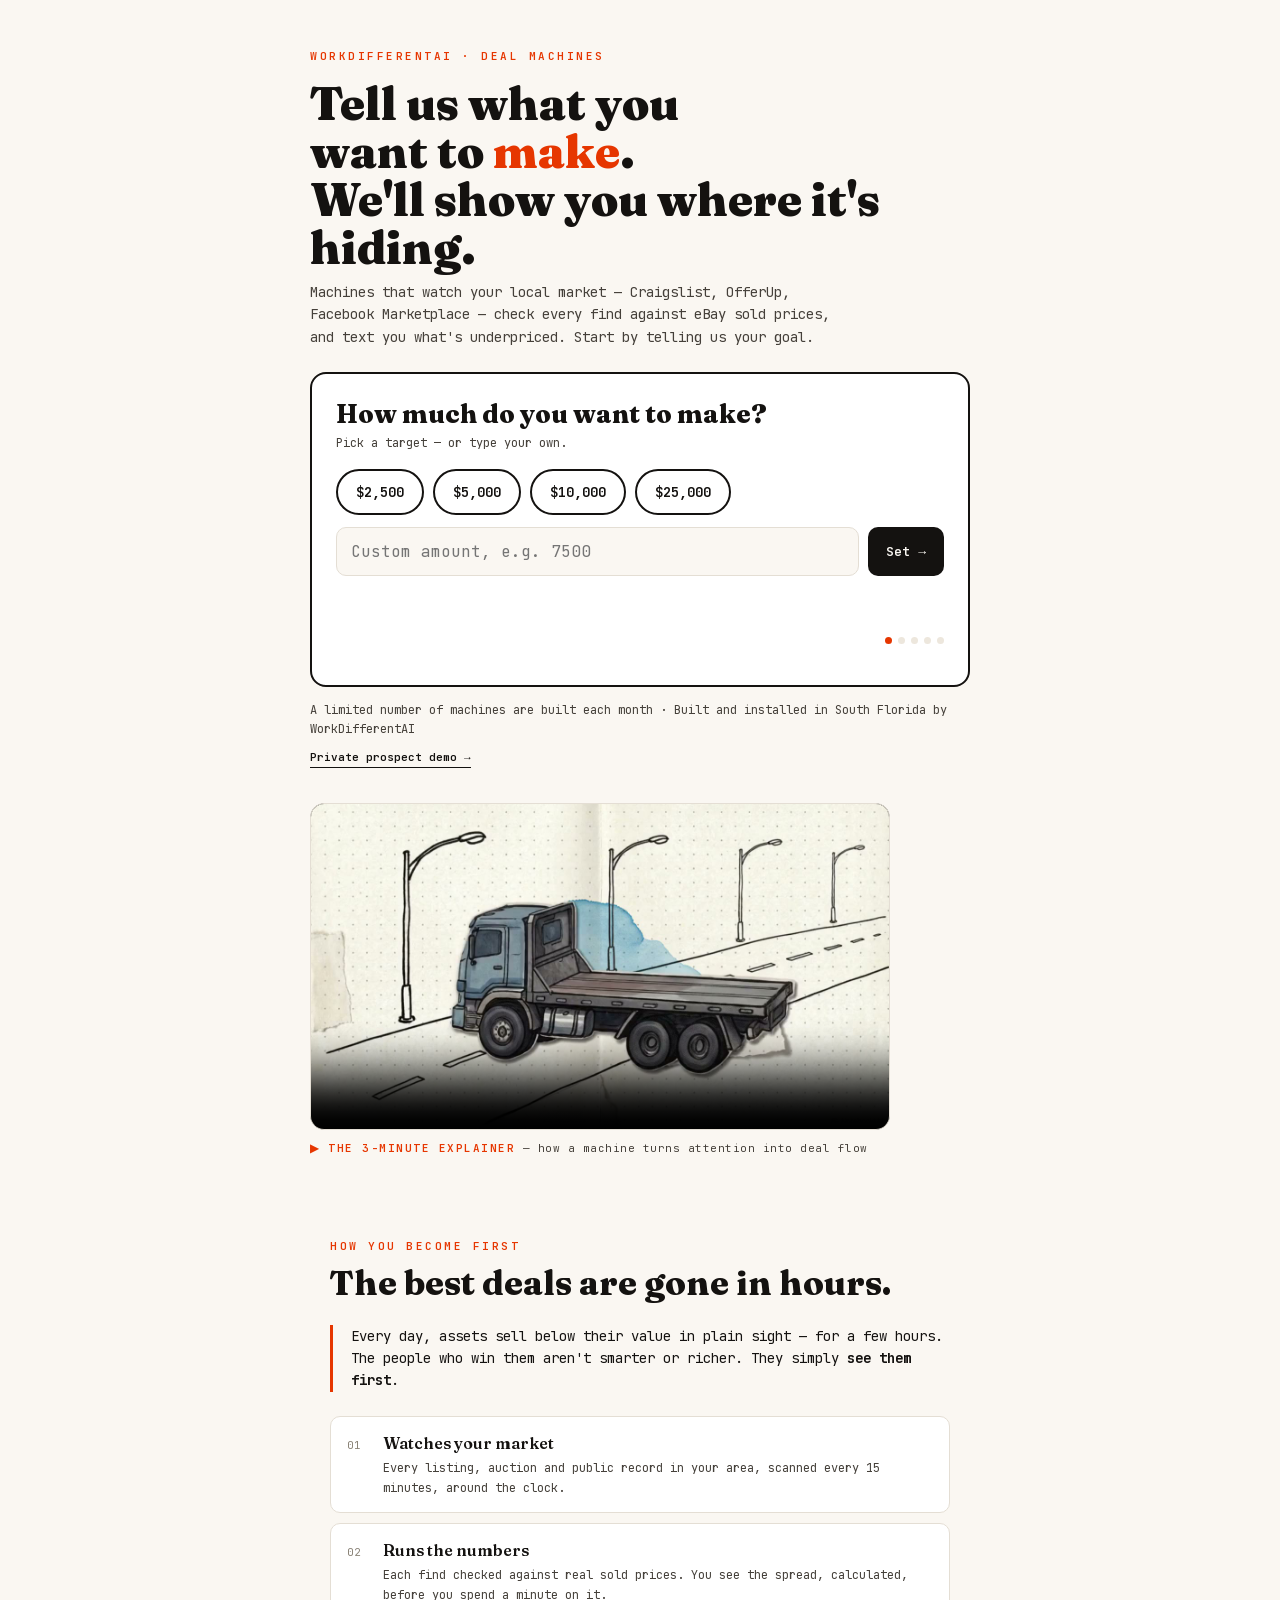
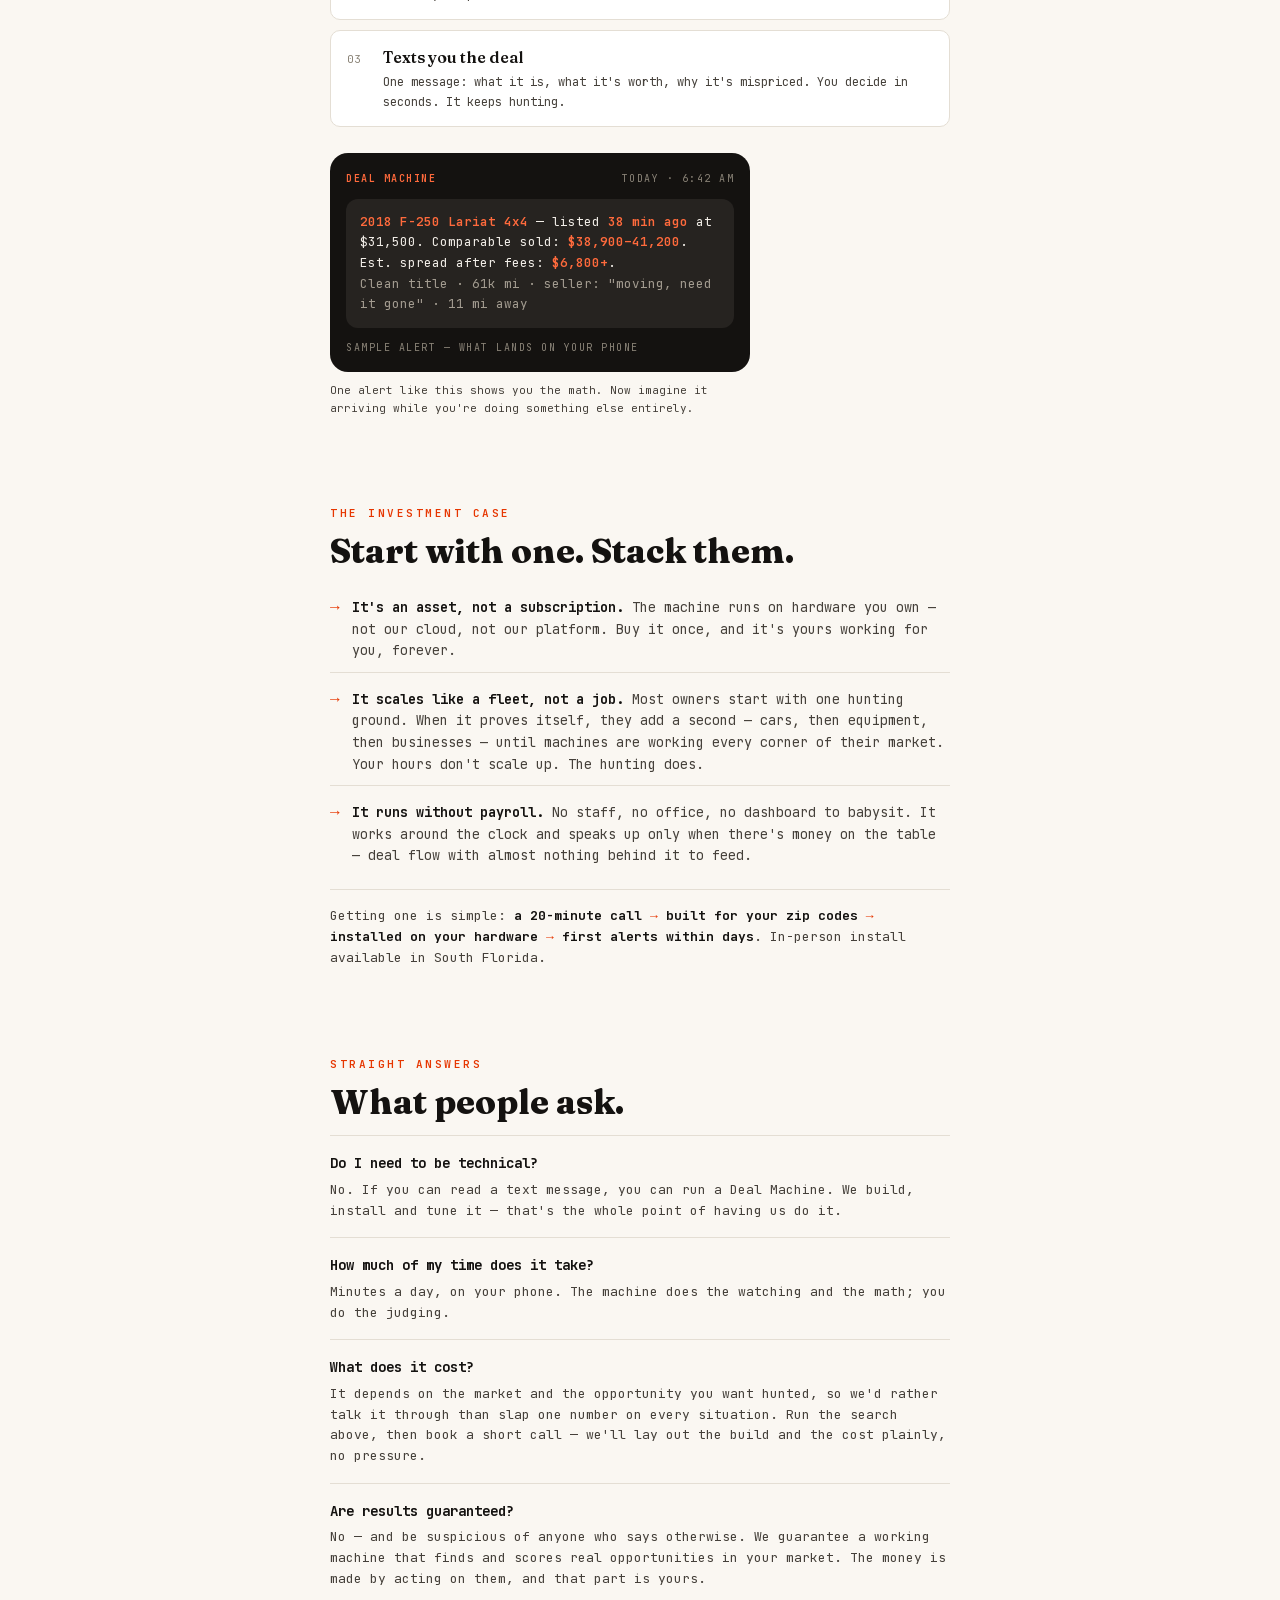
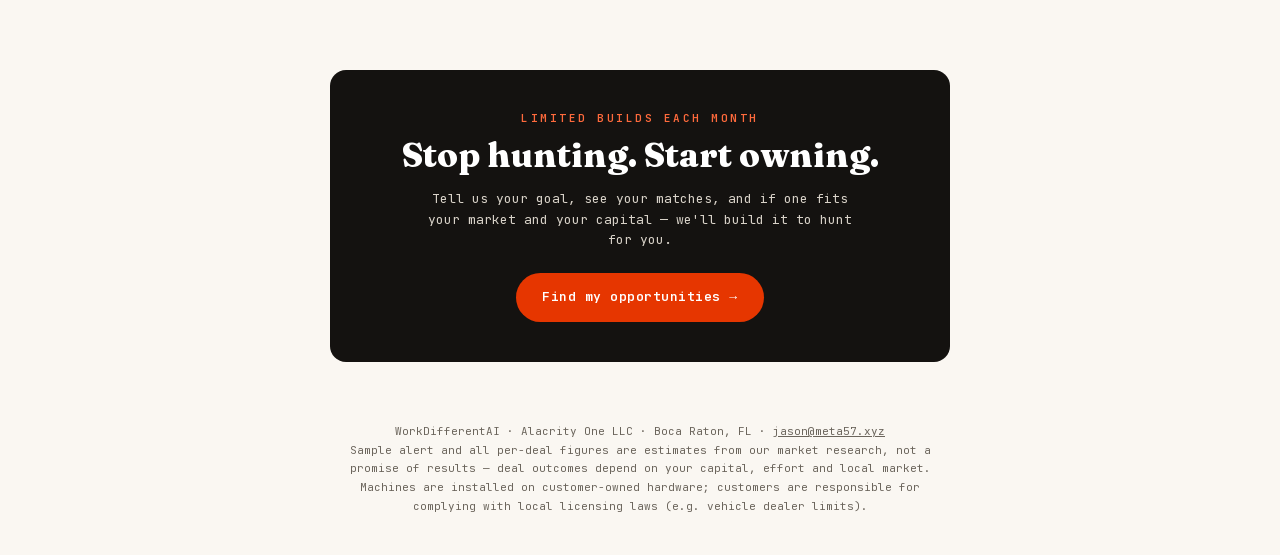
==== commit 86bcd34c: "feat: add private Deal Machine prospect demo" ====
--- a/index.html
+++ b/index.html
@@ -42,6 +42,8 @@
   .cta.ghost { background: transparent; color: var(--ink); border: 2px solid var(--ink); padding: 12px 24px; }
   .cta.ghost:hover { background: var(--ink); color: var(--paper); }
   .sub-cta { display: block; margin-top: 14px; font-size: 12px; color: var(--muted); }
+  .demo-link { display: inline-block; margin-top: 10px; color: var(--ink); font-size: 11px; font-weight: 600; text-decoration: none; border-bottom: 1px solid var(--ink); }
+  .demo-link:hover { color: var(--orange); border-color: var(--orange); }
 
   /* Finder card */
   .finder { background: var(--card); border: 2px solid var(--ink); border-radius: 16px; padding: 26px 24px 24px; margin-top: 24px; position: relative; }
@@ -315,6 +317,7 @@
   </div>
 
   <span class="sub-cta">A limited number of machines are built each month · Built and installed in South Florida by WorkDifferentAI</span>
+  <a class="demo-link" href="demo.html">Private prospect demo →</a>
 
   <div class="hero-video">
     <video id="hero-film" controls playsinline preload="metadata" poster="media/poster.jpg">
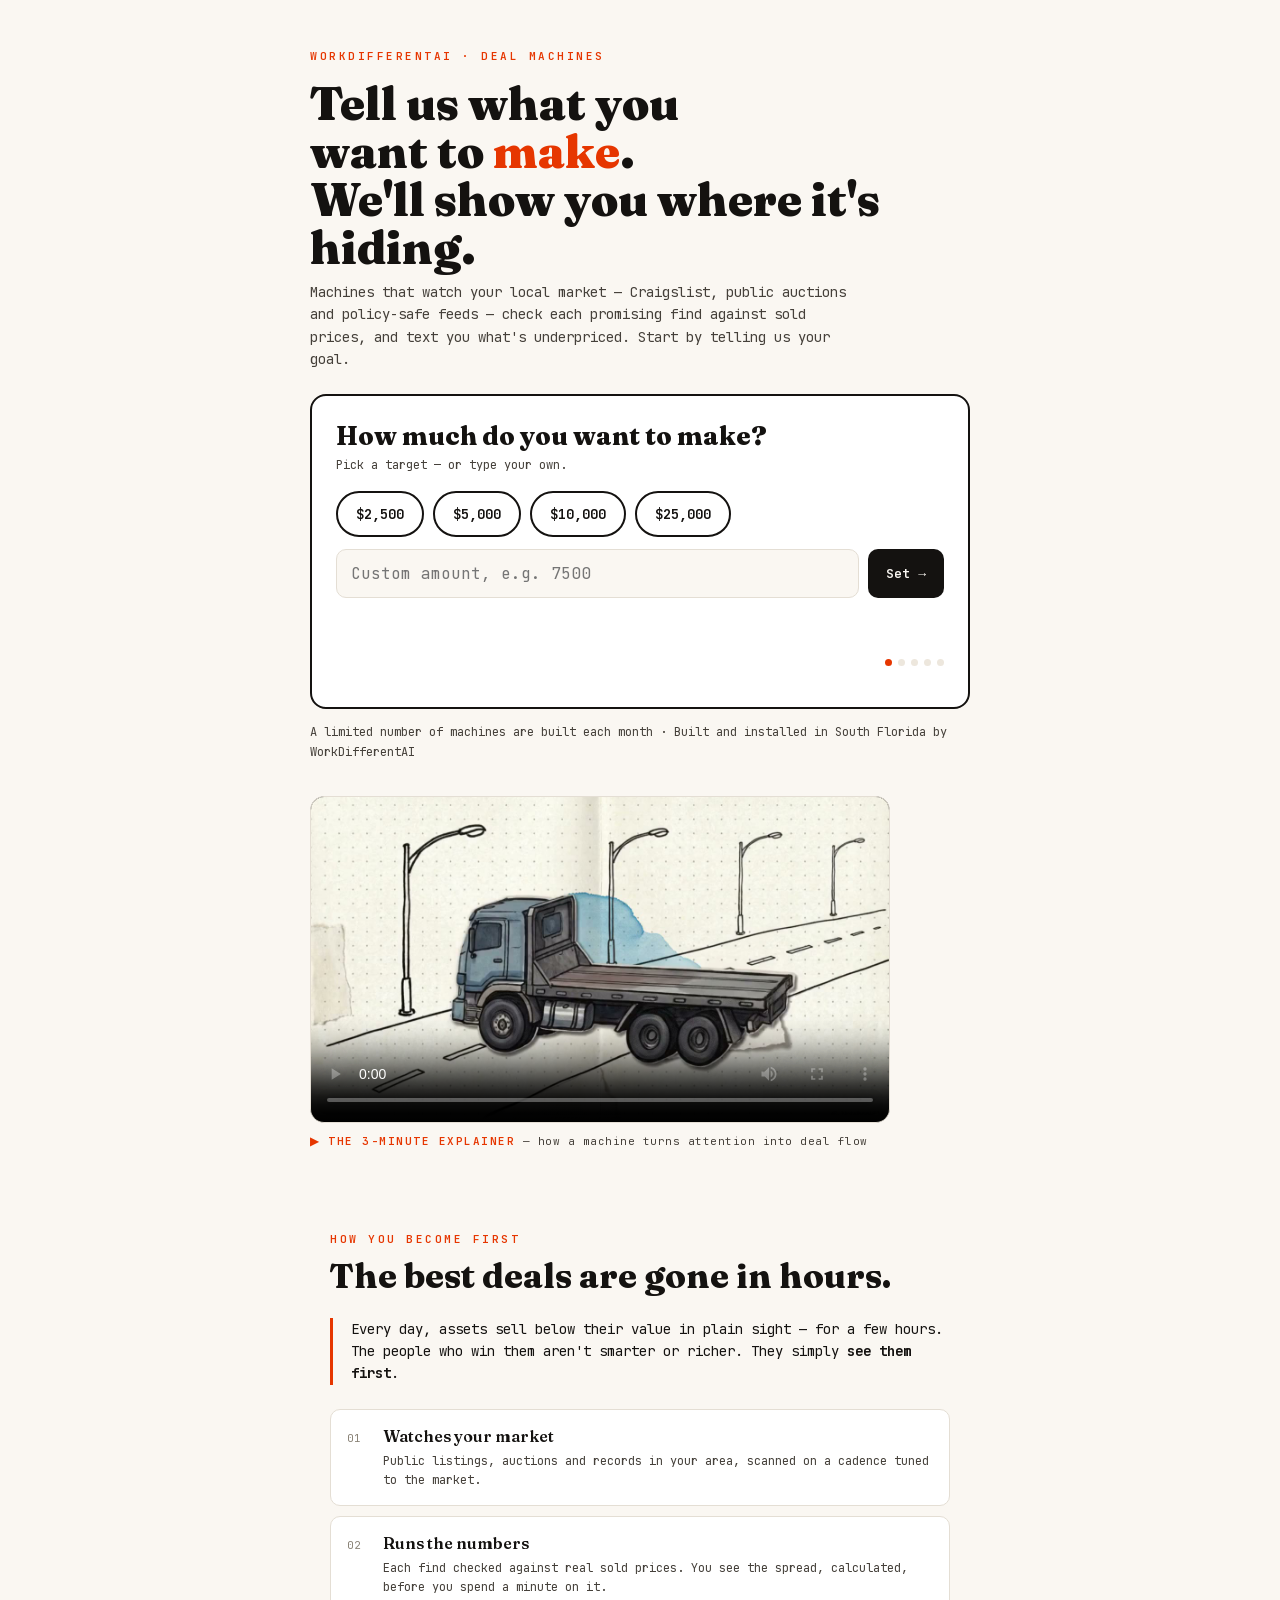
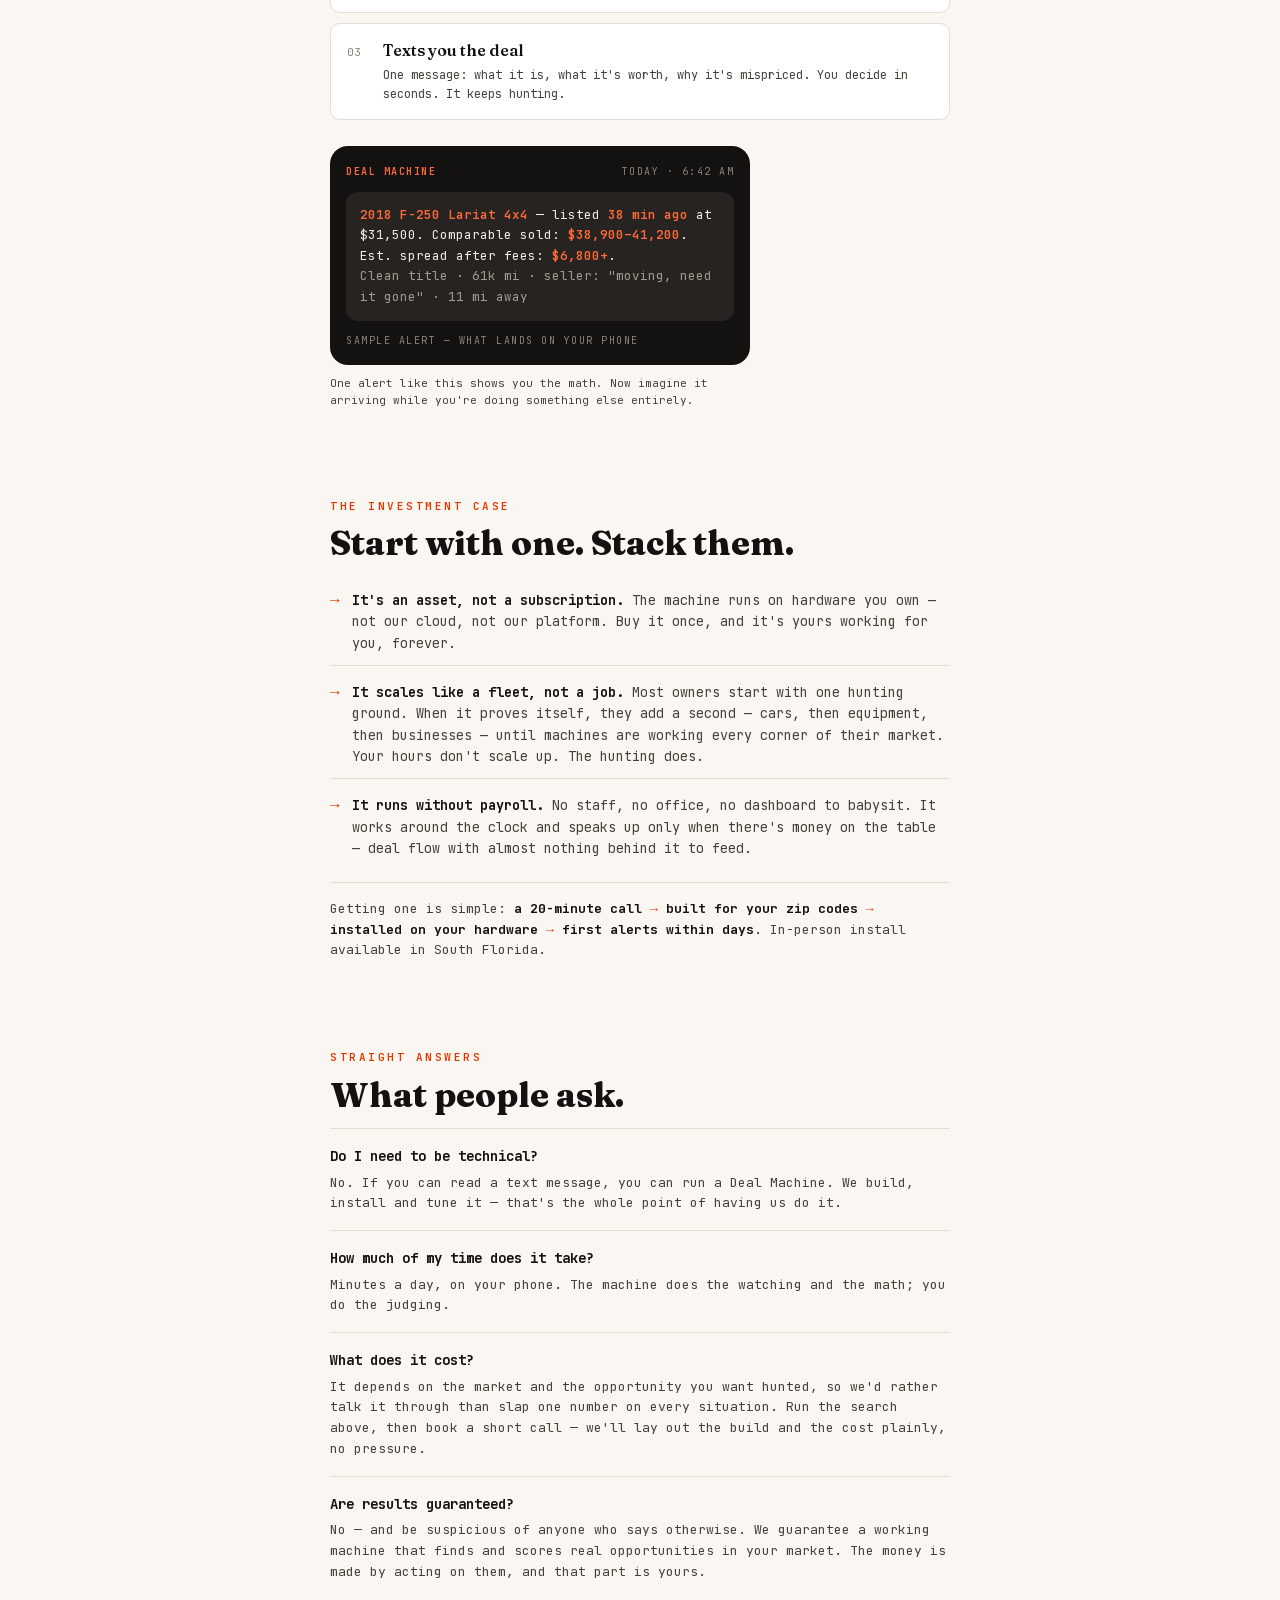
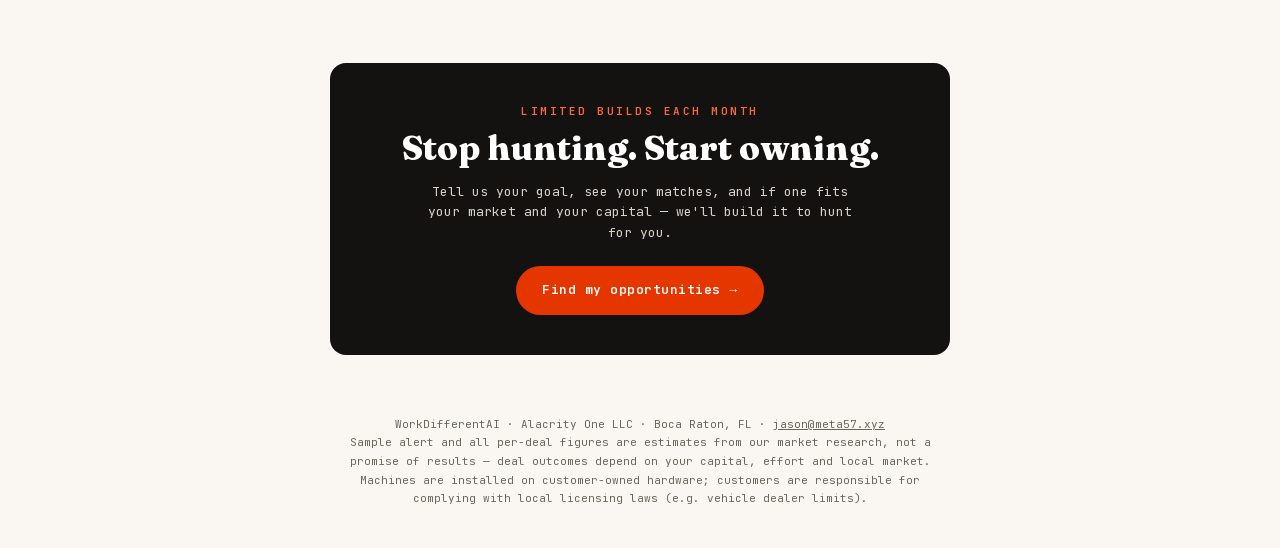
==== commit 17ba3d14: "fix: clarify prospect demo and harden presentation" ====
--- a/index.html
+++ b/index.html
@@ -42,8 +42,7 @@
   .cta.ghost { background: transparent; color: var(--ink); border: 2px solid var(--ink); padding: 12px 24px; }
   .cta.ghost:hover { background: var(--ink); color: var(--paper); }
   .sub-cta { display: block; margin-top: 14px; font-size: 12px; color: var(--muted); }
-  .demo-link { display: inline-block; margin-top: 10px; color: var(--ink); font-size: 11px; font-weight: 600; text-decoration: none; border-bottom: 1px solid var(--ink); }
-  .demo-link:hover { color: var(--orange); border-color: var(--orange); }
+
 
   /* Finder card */
   .finder { background: var(--card); border: 2px solid var(--ink); border-radius: 16px; padding: 26px 24px 24px; margin-top: 24px; position: relative; }
@@ -218,7 +217,7 @@
 <div class="wrap hero" id="finder-top">
   <div class="eyebrow">WORKDIFFERENTAI · DEAL MACHINES</div>
   <h1>Tell us what you want to <em>make</em>.<br/>We'll show you where it's hiding.</h1>
-  <p class="clarifier">Machines that watch your local market — Craigslist, OfferUp, Facebook Marketplace — check every find against eBay sold prices, and text you what's underpriced. Start by telling us your goal.</p>
+  <p class="clarifier">Machines that watch your local market — Craigslist, public auctions and policy-safe feeds — check each promising find against sold prices, and text you what's underpriced. Start by telling us your goal.</p>
 
   <div class="finder" id="finder">
     <!-- Step 1: goal -->
@@ -317,7 +316,7 @@
   </div>
 
   <span class="sub-cta">A limited number of machines are built each month · Built and installed in South Florida by WorkDifferentAI</span>
-  <a class="demo-link" href="demo.html">Private prospect demo →</a>
+
 
   <div class="hero-video">
     <video id="hero-film" controls playsinline preload="metadata" poster="media/poster.jpg">
@@ -336,7 +335,7 @@
     <p>Every day, assets sell below their value in plain sight — for a few hours. The people who win them aren't smarter or richer. They simply <b>see them first</b>.</p>
   </div>
   <div class="machines">
-    <div class="machine"><div class="num">01</div><div><div class="name">Watches your market</div><div class="what">Every listing, auction and public record in your area, scanned every 15 minutes, around the clock.</div></div></div>
+    <div class="machine"><div class="num">01</div><div><div class="name">Watches your market</div><div class="what">Public listings, auctions and records in your area, scanned on a cadence tuned to the market.</div></div></div>
     <div class="machine"><div class="num">02</div><div><div class="name">Runs the numbers</div><div class="what">Each find checked against real sold prices. You see the spread, calculated, before you spend a minute on it.</div></div></div>
     <div class="machine"><div class="num">03</div><div><div class="name">Texts you the deal</div><div class="what">One message: what it is, what it's worth, why it's mispriced. You decide in seconds. It keeps hunting.</div></div></div>
   </div>
@@ -623,7 +622,7 @@
   html += '<div class="r-activate">'
     + '<div class="ra-eyebrow">THE WHOLE POINT</div>'
     + '<div class="ra-title">Stop searching. Put a machine on it.</div>'
-    + '<div class="ra-copy">Your own AI agent runs this exact hunt' + (F.zip ? ' near <b>' + F.zip + '</b>' : '') + ' every 15 minutes, around the clock — reads the feeds, does the comp math against sold prices, and texts you the second something’s underpriced. Built for you, on hardware you own.</div>'
+    + '<div class="ra-copy">Your own AI agent runs this exact hunt' + (F.zip ? ' near <b>' + F.zip + '</b>' : '') + ' on a schedule tuned to the market — reads policy-safe feeds, does the comp math against sold prices, and texts you when something appears underpriced. Built for you, on hardware you own.</div>'
     + '<button class="ra-btn" onclick="openContact(\'' + esc(topName).replace(/'/g, "\\'") + '\', true)">⚡&#xFE0E; Activate my Deal Machine →</button>'
     + '<div class="ra-sub">A limited number of machines are built each month.</div>'
     + '</div>';
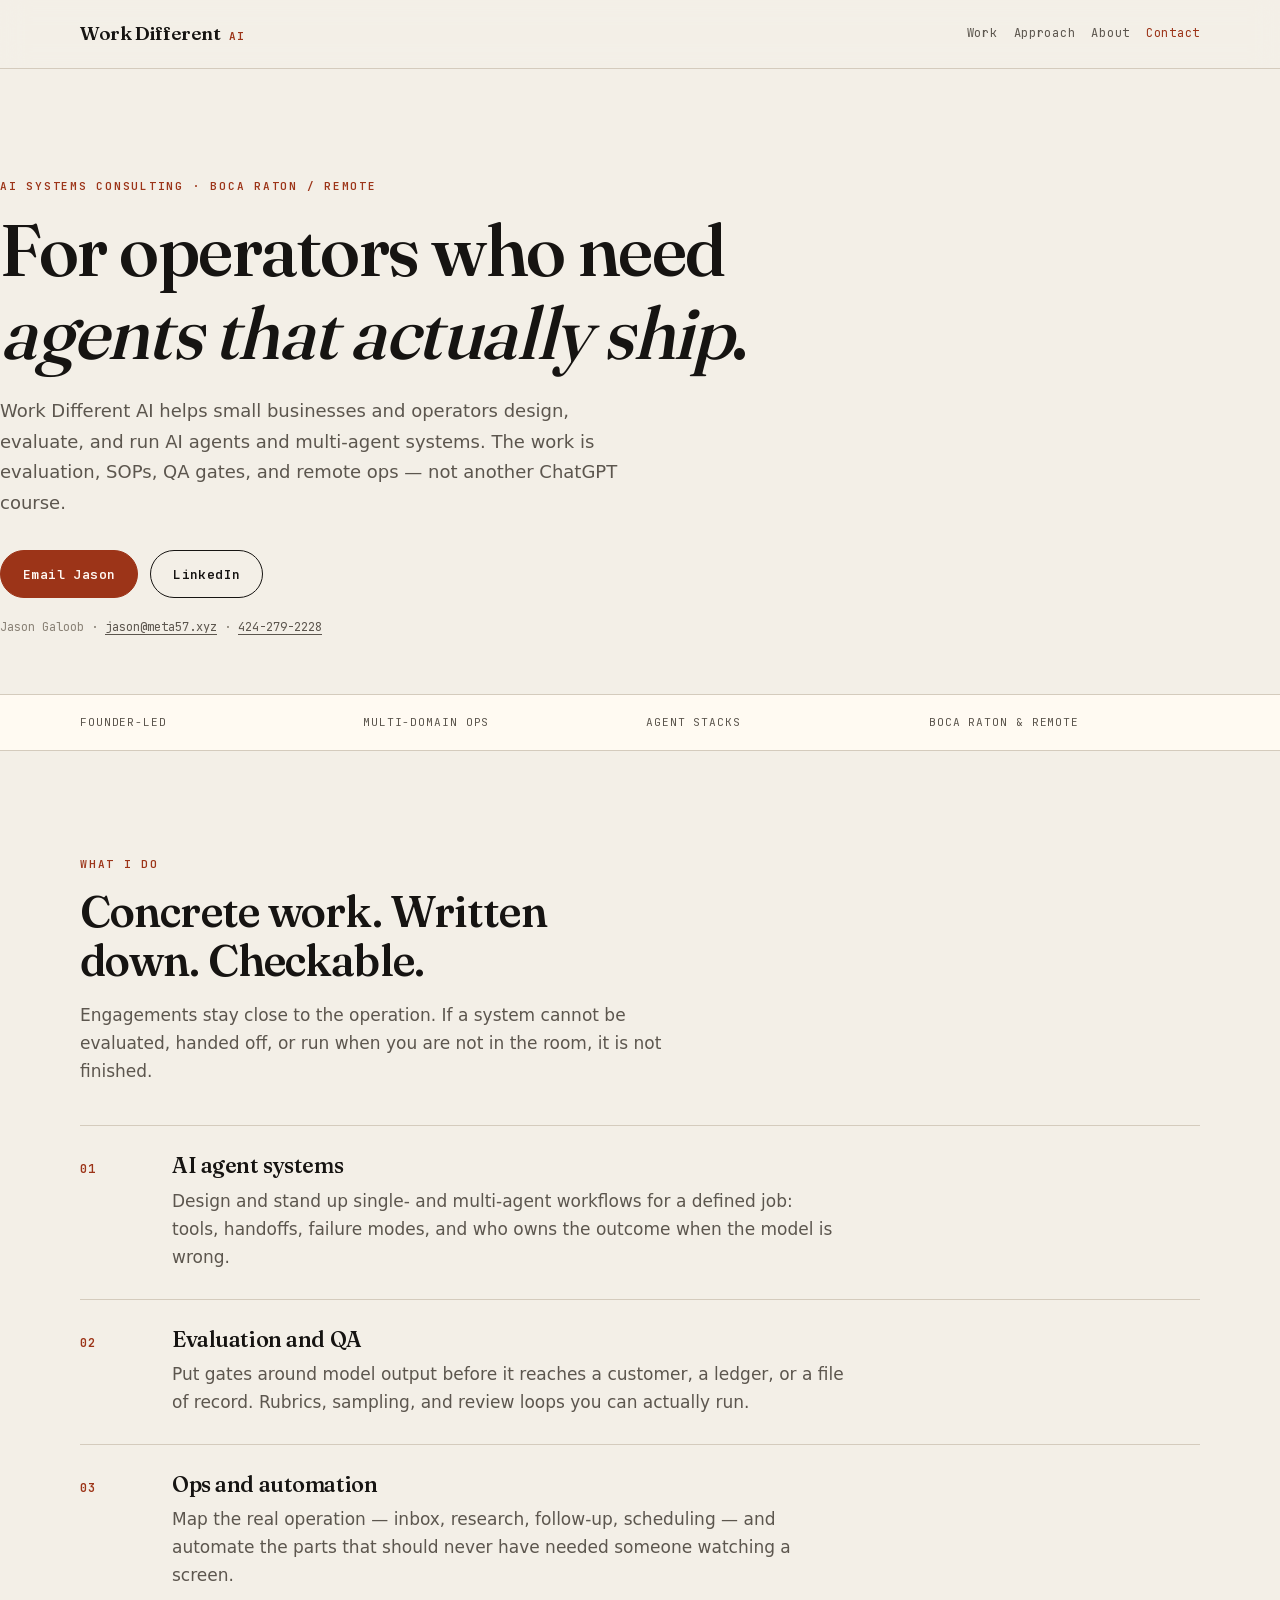
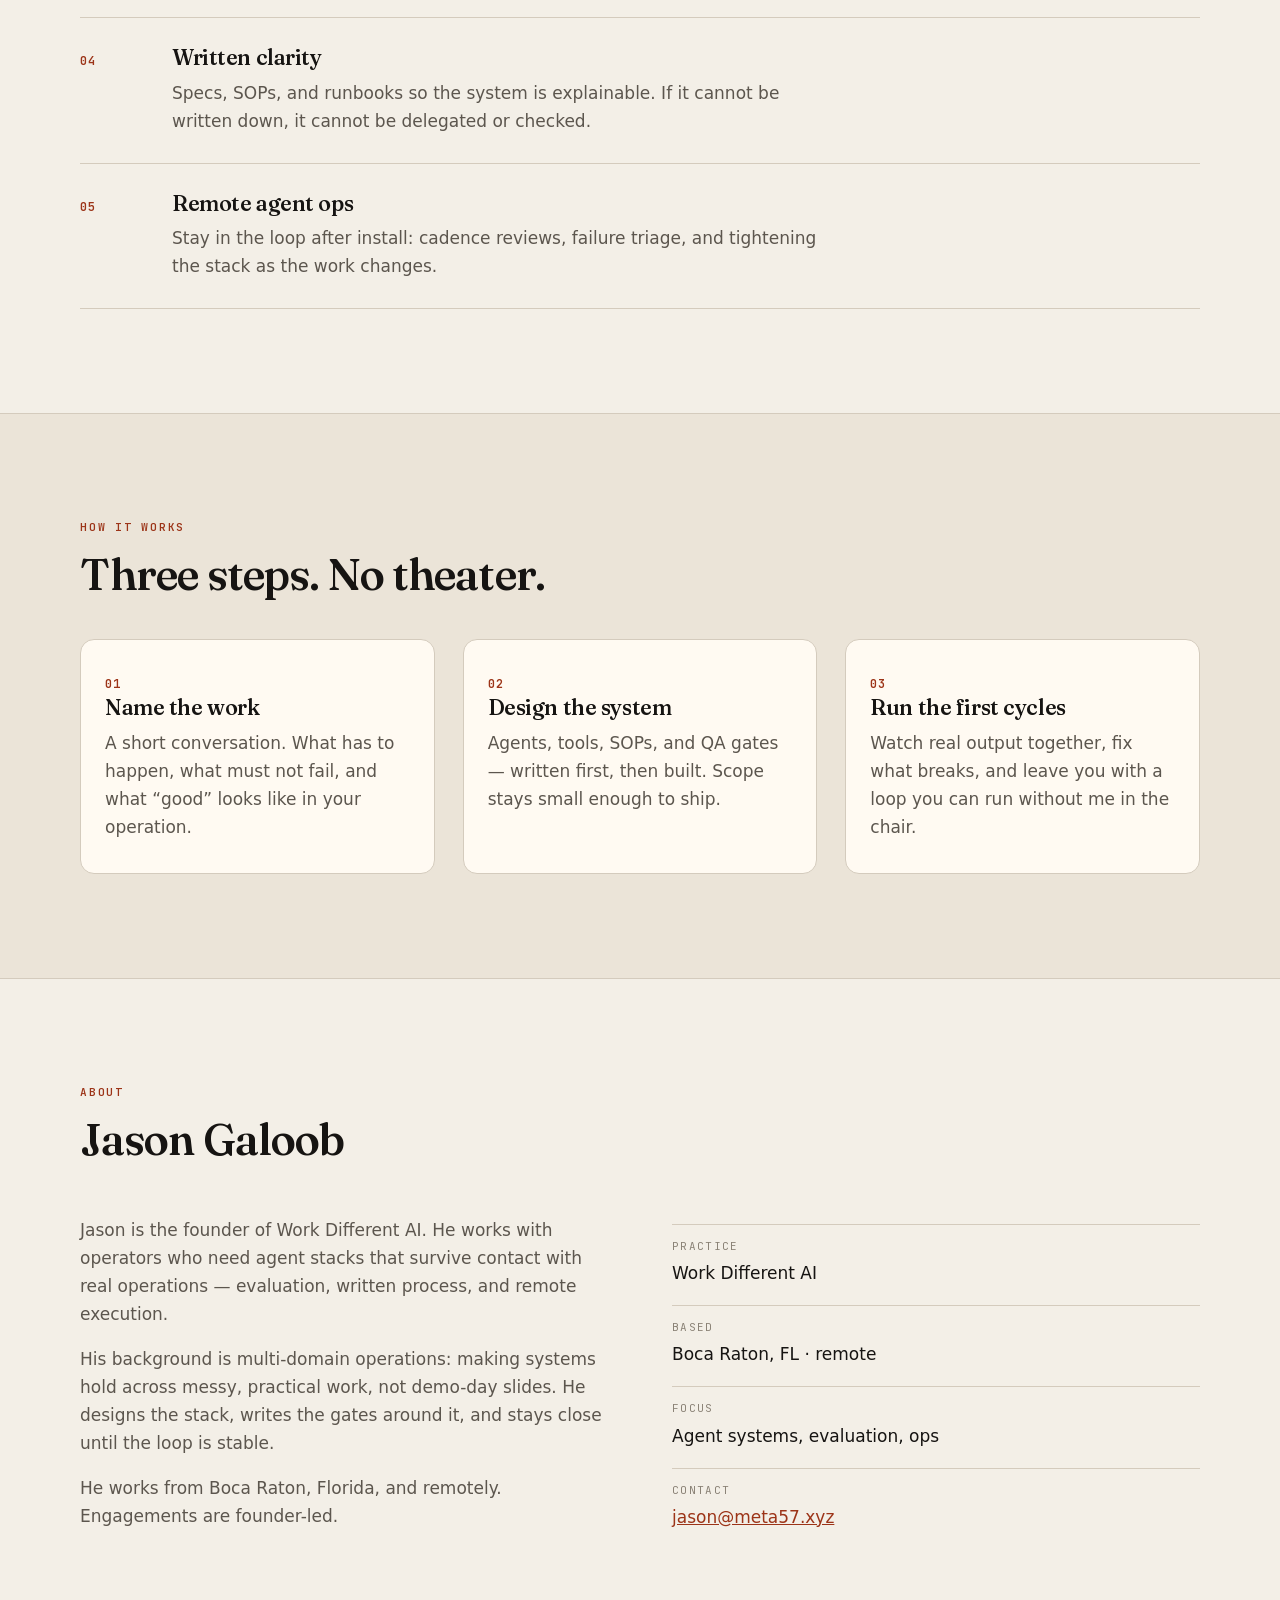
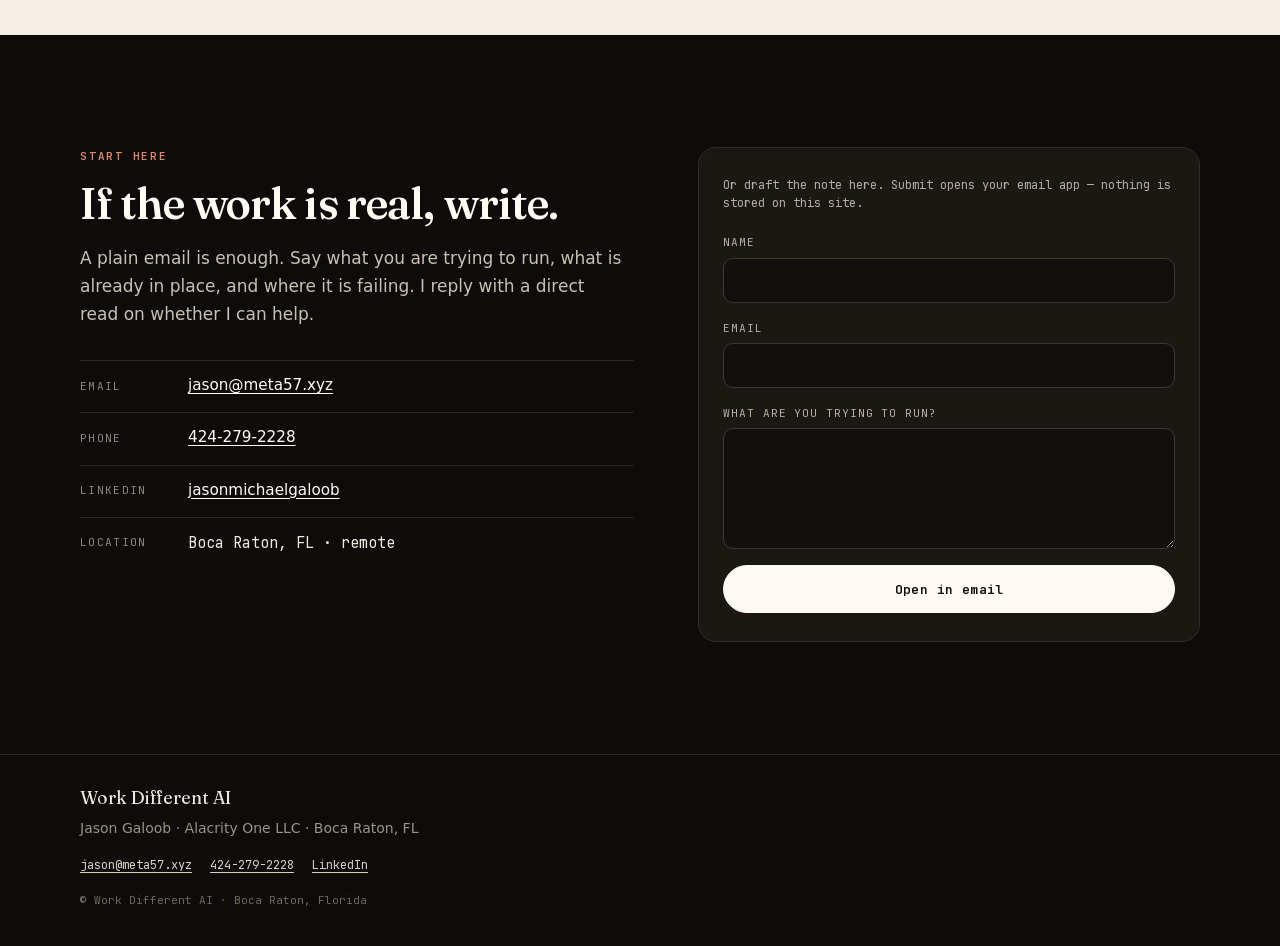
==== commit bad820a4: "Rebuild homepage as Work Different AI consulting site Replace the Deal Machines opportunity funnel w" ====
--- a/index.html
+++ b/index.html
@@ -1,708 +1,285 @@
 <!DOCTYPE html>
 <html lang="en">
 <head>
-<meta charset="utf-8" />
-<meta name="viewport" content="width=device-width, initial-scale=1.0" />
-<meta name="color-scheme" content="light only" />
-<meta name="theme-color" content="#FAF7F2" />
-<title>Deal Machines — Tell us what you want to make. We'll show you where it's hiding.</title>
-<meta name="description" content="Enter the money you want to make, your timeframe, and your zip. We'll match you to the best local deal-hunting opportunities — scored on real market research — and show you the live feeds a machine would watch for you." />
-<meta property="og:title" content="Deal Machines — Tell us what you want to make." />
-<meta property="og:description" content="We'll match your goal to the best local deal-hunting opportunities and show you where they're hiding." />
-<meta property="og:type" content="website" />
-<link rel="icon" href="data:image/svg+xml,<svg xmlns=%22http://www.w3.org/2000/svg%22 viewBox=%220 0 100 100%22><text y=%22.9em%22 font-size=%2290%22>🔶</text></svg>" />
-<style>
-  @font-face { font-family: 'Fraunces'; font-style: normal; font-weight: 100 900; font-display: swap; src: url(fonts/fraunces.woff2) format('woff2'); }
-  @font-face { font-family: 'JetBrains Mono'; font-style: normal; font-weight: 100 800; font-display: swap; src: url(fonts/jetbrains-mono.woff2) format('woff2'); }
-  :root {
-    color-scheme: light only;
-    --ink: #141210;
-    --paper: #FAF7F2;
-    --orange: #E63600;
-    --muted: #45403A;
-    --line: #E4DED4;
-    --card: #FFFFFF;
-    --seg: #EDE7DD;
-    --grey: #B7B0A4;
+  <meta charset="utf-8" />
+  <meta name="viewport" content="width=device-width, initial-scale=1" />
+  <meta name="color-scheme" content="light" />
+  <meta name="theme-color" content="#F3EFE7" />
+  <title>Work Different AI — AI agent systems for operators | Jason Galoob</title>
+  <meta name="description" content="Jason Galoob helps small businesses and operators run AI agents and multi-agent systems that actually ship — evaluation, SOPs, QA gates, and remote ops. Boca Raton and remote." />
+  <meta name="author" content="Jason Galoob" />
+  <link rel="canonical" href="https://workdifferentai.com/" />
+
+  <meta property="og:type" content="website" />
+  <meta property="og:site_name" content="Work Different AI" />
+  <meta property="og:title" content="Work Different AI — AI agent systems for operators" />
+  <meta property="og:description" content="Jason Galoob helps small businesses and operators run AI agents and multi-agent systems that actually ship — with evaluation, SOPs, QA gates, and remote ops." />
+  <meta property="og:url" content="https://workdifferentai.com/" />
+  <meta property="og:image" content="https://workdifferentai.com/assets/og.png" />
+  <meta property="og:image:width" content="1200" />
+  <meta property="og:image:height" content="630" />
+  <meta property="og:locale" content="en_US" />
+
+  <meta name="twitter:card" content="summary_large_image" />
+  <meta name="twitter:title" content="Work Different AI — AI agent systems for operators" />
+  <meta name="twitter:description" content="Jason Galoob helps small businesses and operators run AI agents and multi-agent systems that actually ship." />
+  <meta name="twitter:image" content="https://workdifferentai.com/assets/og.png" />
+
+  <link rel="icon" href="assets/favicon.svg" type="image/svg+xml" />
+  <link rel="apple-touch-icon" href="assets/og.png" />
+  <link rel="stylesheet" href="styles.css" />
+
+  <script type="application/ld+json">
+  {
+    "@context": "https://schema.org",
+    "@graph": [
+      {
+        "@type": "ProfessionalService",
+        "name": "Work Different AI",
+        "url": "https://workdifferentai.com/",
+        "email": "jason@meta57.xyz",
+        "telephone": "+1-424-279-2228",
+        "description": "AI systems and agent operations consulting for small businesses and operators.",
+        "areaServed": "US",
+        "address": {
+          "@type": "PostalAddress",
+          "addressLocality": "Boca Raton",
+          "addressRegion": "FL",
+          "addressCountry": "US"
+        },
+        "founder": { "@id": "https://workdifferentai.com/#jason" },
+        "sameAs": ["https://www.linkedin.com/in/jasonmichaelgaloob"]
+      },
+      {
+        "@type": "Person",
+        "@id": "https://workdifferentai.com/#jason",
+        "name": "Jason Galoob",
+        "jobTitle": "Founder",
+        "worksFor": { "@type": "Organization", "name": "Work Different AI" },
+        "email": "jason@meta57.xyz",
+        "telephone": "+1-424-279-2228",
+        "url": "https://workdifferentai.com/",
+        "sameAs": ["https://www.linkedin.com/in/jasonmichaelgaloob"],
+        "address": {
+          "@type": "PostalAddress",
+          "addressLocality": "Boca Raton",
+          "addressRegion": "FL",
+          "addressCountry": "US"
+        }
+      }
+    ]
   }
-  * { margin: 0; padding: 0; box-sizing: border-box; }
-  html { background: var(--paper); scroll-behavior: smooth; }
-  body { background: var(--paper); color: var(--ink); font-family: 'JetBrains Mono', monospace; line-height: 1.6; -webkit-text-size-adjust: 100%; }
-  .wrap { max-width: 660px; margin: 0 auto; padding: 0 20px; }
-  .eyebrow { font-size: 11px; letter-spacing: 2.5px; color: var(--orange); font-weight: 600; }
-  h1, h2, h3 { font-family: 'Fraunces', serif; text-wrap: balance; }
-
-  /* Hero */
-  .hero { padding: 48px 0 36px; }
-  .hero h1 { font-size: clamp(30px, 6.5vw, 46px); font-weight: 900; line-height: 1.05; margin: 14px 0 8px; }
-  .hero h1 em { font-style: normal; color: var(--orange); }
-  .hero .clarifier { font-size: 14px; line-height: 1.6; color: var(--muted); max-width: 540px; }
-  .cta { display: inline-block; background: var(--orange); color: #fff; border: 0; font-family: inherit; text-decoration: none; font-weight: 600; font-size: 13px; letter-spacing: 0.5px; padding: 14px 26px; border-radius: 30px; cursor: pointer; }
-  .cta:hover { background: #D93400; }
-  .cta.ghost { background: transparent; color: var(--ink); border: 2px solid var(--ink); padding: 12px 24px; }
-  .cta.ghost:hover { background: var(--ink); color: var(--paper); }
-  .sub-cta { display: block; margin-top: 14px; font-size: 12px; color: var(--muted); }
-
-
-  /* Finder card */
-  .finder { background: var(--card); border: 2px solid var(--ink); border-radius: 16px; padding: 26px 24px 24px; margin-top: 24px; position: relative; }
-  .f-step { display: none; }
-  .f-step.on { display: block; }
-  .f-q { font-family: 'Fraunces', serif; font-size: clamp(21px, 4.5vw, 26px); font-weight: 800; line-height: 1.15; margin-bottom: 4px; }
-  .f-sub { font-size: 12px; color: var(--muted); margin-bottom: 16px; }
-  .chips { display: flex; flex-wrap: wrap; gap: 9px; }
-  .chip { font-family: inherit; font-size: 14px; font-weight: 600; border: 2px solid var(--ink); background: transparent; color: var(--ink); border-radius: 26px; padding: 12px 18px; cursor: pointer; }
-  .chip:hover { background: var(--ink); color: var(--paper); }
-  .chip.orange { border-color: var(--orange); color: var(--orange); }
-  .chip.orange:hover { background: var(--orange); color: #fff; }
-  .f-input-row { display: flex; gap: 9px; margin-top: 12px; }
-  .f-input-row input { flex: 1; min-width: 0; border: 1px solid var(--line); border-radius: 10px; background: var(--paper); font-family: inherit; font-size: 16px; color: var(--ink); padding: 13px 14px; }
-  .f-input-row input:focus { outline: 2px solid var(--orange); outline-offset: 1px; }
-  .f-input-row .go { background: var(--ink); color: var(--paper); border: 0; border-radius: 10px; font-family: inherit; font-weight: 600; font-size: 13px; padding: 0 18px; cursor: pointer; }
-  .f-input-row .go:hover { background: #000; }
-  .f-err { color: var(--orange); font-size: 12px; min-height: 15px; margin-top: 8px; line-height: 1.3; }
-  .f-skip { background: none; border: 0; font-family: inherit; font-size: 12px; color: var(--muted); text-decoration: underline; cursor: pointer; padding: 10px 0 0; }
-  .f-foot { display: flex; justify-content: space-between; align-items: center; margin-top: 20px; }
-  .f-back { background: none; border: 0; font-family: inherit; font-size: 12px; color: var(--muted); cursor: pointer; padding: 13px 13px 13px 0; visibility: hidden; }
-  .f-back.show { visibility: visible; }
-  .f-dots { display: flex; gap: 6px; }
-  .f-dot { width: 7px; height: 7px; border-radius: 50%; background: var(--seg); }
-  .f-dot.on { background: var(--orange); }
-  .f-privacy { font-size: 11px; color: var(--muted); margin-top: 12px; line-height: 1.6; }
-
-  /* Matching sequence */
-  .f-matching { text-align: center; padding: 26px 0 18px; }
-  .f-matching .m-line { font-size: 13px; color: var(--muted); min-height: 20px; }
-  .m-bar { height: 4px; background: var(--seg); border-radius: 2px; margin: 18px auto 0; max-width: 320px; overflow: hidden; }
-  .m-bar i { display: block; height: 100%; width: 0%; background: var(--orange); transition: width .5s ease; }
-
-  /* Results */
-  .r-head { margin-bottom: 6px; }
-  .r-goal { font-size: 12px; color: var(--muted); margin-bottom: 16px; }
-  .r-goal b { color: var(--ink); }
-  .r-card { border: 1px solid var(--line); border-radius: 12px; background: var(--paper); padding: 16px; margin-top: 12px; }
-  .r-card.top { border: 2px solid var(--orange); }
-  .r-rank { font-size: 10px; letter-spacing: 1.5px; color: var(--orange); font-weight: 600; }
-  .r-name-row { display: flex; justify-content: space-between; align-items: baseline; gap: 10px; margin-top: 2px; }
-  .r-name { font-family: 'Fraunces', serif; font-weight: 800; font-size: 19px; line-height: 1.2; }
-  .r-score { font-weight: 600; font-size: 20px; color: var(--orange); font-variant-numeric: tabular-nums; }
-  .r-fit { font-size: 12.5px; color: var(--muted); margin-top: 8px; line-height: 1.65; }
-  .r-fit b { color: var(--ink); }
-  .r-est { font-size: 9px; letter-spacing: 1.5px; color: var(--grey); margin-top: 8px; }
-  .r-actions { display: flex; flex-wrap: wrap; gap: 8px; margin-top: 14px; }
-  .r-btn { font-family: inherit; font-size: 12px; font-weight: 600; border-radius: 24px; padding: 13px 17px; cursor: pointer; border: 0; }
-  .r-btn.live { background: transparent; color: var(--ink); border: 2px solid var(--ink); }
-  .r-btn.live:hover { background: var(--ink); color: var(--paper); }
-  .r-btn.build { background: var(--orange); color: #fff; }
-  .r-btn.build:hover { background: #D93400; }
-  .r-sources { display: none; margin-top: 12px; border-top: 1px solid var(--line); padding-top: 12px; }
-  .r-sources.open { display: block; }
-  .r-sources .s-cap { font-size: 11px; color: var(--muted); margin-bottom: 10px; line-height: 1.6; }
-  .r-sources a { display: inline-block; font-size: 12px; font-weight: 600; color: var(--ink); text-decoration: none; border: 1px solid var(--line); background: var(--card); border-radius: 18px; padding: 9px 14px; margin: 0 6px 6px 0; }
-  .r-sources a:hover { border-color: var(--ink); }
-  .r-sources a span { color: var(--orange); }
-  .s-nudge { font-size: 11px; color: var(--muted); margin-top: 8px; line-height: 1.6; }
-  .s-auto { background: none; border: 0; font-family: inherit; font-size: 11px; font-weight: 600; color: var(--orange); text-decoration: underline; cursor: pointer; padding: 14px 0; }
-  .s-auto:hover { color: #D93400; }
-
-  /* Activation block */
-  .r-activate { background: var(--ink); color: var(--paper); border-radius: 14px; padding: 26px 22px; margin-top: 14px; text-align: center; }
-  .ra-eyebrow { font-size: 10px; letter-spacing: 2.5px; color: #FF6A3C; font-weight: 600; }
-  .ra-title { font-family: 'Fraunces', serif; font-size: clamp(21px, 4.5vw, 26px); font-weight: 800; color: #fff; margin: 8px 0 8px; line-height: 1.15; }
-  .ra-copy { font-size: 12.5px; color: #D8D2C8; line-height: 1.65; max-width: 420px; margin: 0 auto; }
-  .ra-copy b { color: #fff; }
-  .ra-btn { display: inline-block; margin-top: 18px; background: var(--orange); color: #fff; border: 0; font-family: inherit; font-weight: 600; font-size: 14px; letter-spacing: 0.3px; padding: 15px 28px; border-radius: 30px; cursor: pointer; }
-  .ra-btn:hover { background: #D93400; }
-  .ra-sub { font-size: 10px; letter-spacing: 1px; color: #8A8377; margin-top: 12px; }
-
-  .r-foot { display: flex; flex-wrap: wrap; gap: 14px; align-items: center; margin-top: 18px; font-size: 12px; }
-  .r-foot a, .r-foot button { font-family: inherit; font-size: 12px; color: var(--muted); background: none; border: 0; text-decoration: underline; cursor: pointer; padding: 13px 0; }
-  .r-foot a:hover, .r-foot button:hover { color: var(--ink); }
-
-  /* Hero video */
-  .hero-video { margin-top: 34px; max-width: 580px; }
-  .hero-video video { display: block; width: 100%; border-radius: 14px; background: #000; border: 1px solid var(--line); }
-  .video-cap { font-size: 11px; letter-spacing: 0.5px; color: var(--muted); margin-top: 10px; }
-  .video-cap span { color: var(--orange); font-weight: 600; letter-spacing: 1.5px; }
-
-  section { padding: 44px 0; }
-  .label { font-size: 11px; letter-spacing: 2.5px; color: var(--orange); font-weight: 600; margin-bottom: 10px; }
-  h2 { font-size: clamp(26px, 5vw, 34px); font-weight: 800; line-height: 1.1; margin-bottom: 14px; }
-  .prob { border-left: 3px solid var(--orange); padding-left: 18px; margin-top: 22px; }
-  .prob p { font-size: 14px; }
-  .prob b { color: var(--ink); }
-
-  .machines { display: grid; gap: 10px; margin-top: 24px; }
-  .machine { background: var(--card); border: 1px solid var(--line); border-radius: 10px; padding: 14px 16px; display: flex; gap: 14px; align-items: baseline; }
-  .machine .num { font-size: 11px; color: #8A8377; min-width: 22px; }
-  .machine .name { font-family: 'Fraunces', serif; font-weight: 600; font-size: 16px; }
-  .machine .what { font-size: 12px; color: var(--muted); margin-top: 3px; }
-
-  /* Sample alert */
-  .alert-demo { margin-top: 26px; }
-  .phone { background: var(--ink); border-radius: 18px; padding: 18px 16px 16px; max-width: 420px; }
-  .phone .ph-head { display: flex; justify-content: space-between; font-size: 10px; letter-spacing: 1.5px; color: #8A8377; margin-bottom: 12px; }
-  .phone .ph-head b { color: #FF6A3C; font-weight: 600; }
-  .bubble { background: #262320; color: #F2EEE8; border-radius: 12px; padding: 13px 14px; font-size: 12.5px; line-height: 1.65; }
-  .bubble .hl { color: #FF6A3C; font-weight: 600; }
-  .bubble .dim { color: #A39C90; }
-  .alert-cap { font-size: 11px; color: var(--muted); margin-top: 10px; max-width: 420px; }
-
-  /* Investment case */
-  .own { display: grid; gap: 10px; margin-top: 24px; }
-  .own-item { display: flex; gap: 12px; align-items: baseline; border-top: 1px solid var(--line); padding: 13px 0 0; }
-  .own-item:first-child { border-top: 0; padding-top: 0; }
-  .own-item .tick { color: var(--orange); font-weight: 600; }
-  .own-item p { font-size: 13.5px; color: var(--muted); }
-  .own-item p b { color: var(--ink); }
-  .timeline { border-top: 1px solid var(--line); margin-top: 22px; padding-top: 16px; font-size: 13px; color: var(--muted); }
-  .timeline b { color: var(--ink); }
-  .timeline .ta { color: var(--orange); font-weight: 600; }
-
-  .qa { border-top: 1px solid var(--line); padding: 16px 0; }
-  .qa b { font-size: 14px; display: block; margin-bottom: 5px; }
-  .qa p { font-size: 13px; color: var(--muted); }
-
-  .final { background: var(--ink); color: var(--paper); border-radius: 16px; padding: 40px 28px; margin: 20px 0 60px; text-align: center; }
-  .final h2 { color: #fff; }
-  .final p { color: #D8D2C8; font-size: 13px; max-width: 440px; margin: 10px auto 0; }
-  .final .eyebrow { color: #FF6A3C; }
-  .final .cta { margin-top: 22px; }
-  .fineprint { font-size: 11px; color: #6B655C; text-align: center; padding-bottom: 40px; line-height: 1.7; }
-  .fineprint a { color: #6B655C; }
-
-  /* Contact modal (copy + mailto) */
-  .overlay { display: none; position: fixed; inset: 0; background: rgba(20,18,16,0.55); z-index: 50; padding: 20px; }
-  .overlay.open { display: flex; align-items: center; justify-content: center; }
-  .panel { background: var(--card); border-radius: 14px; max-width: 460px; width: 100%; padding: 26px 24px; position: relative; max-height: 90vh; overflow-y: auto; }
-  .panel .x { position: absolute; top: 6px; right: 8px; background: none; border: 0; font-size: 20px; color: var(--muted); cursor: pointer; line-height: 1; padding: 12px; font-family: inherit; }
-  .panel h3 { font-size: 22px; font-weight: 800; margin-bottom: 4px; }
-  .panel .p-sub { font-size: 12px; color: var(--muted); margin-bottom: 16px; }
-  .panel .cta-mail { display: block; text-align: center; background: var(--orange); color: #fff; text-decoration: none; font-weight: 600; font-size: 13px; padding: 13px 0; border-radius: 26px; }
-  .panel .cta-mail:hover { background: #D93400; }
-  .divider { display: flex; align-items: center; gap: 10px; margin: 16px 0 12px; color: var(--muted); font-size: 11px; letter-spacing: 1px; }
-  .divider::before, .divider::after { content: ""; flex: 1; height: 1px; background: var(--line); }
-  .row { display: flex; gap: 8px; align-items: stretch; margin-bottom: 12px; }
-  .row .box { flex: 1; border: 1px solid var(--line); border-radius: 8px; padding: 10px 12px; font-size: 14px; font-weight: 600; background: var(--paper); user-select: all; overflow-x: auto; white-space: nowrap; display: flex; align-items: center; }
-  .copy-btn { background: var(--ink); color: #fff; border: 0; border-radius: 8px; font-family: inherit; font-weight: 600; font-size: 12px; padding: 0 15px; cursor: pointer; white-space: nowrap; }
-  .copy-btn.copied { background: #1E7B34; }
-  .panel textarea { width: 100%; border: 1px solid var(--line); border-radius: 8px; background: var(--paper); font-family: inherit; font-size: 12px; color: var(--ink); padding: 10px 12px; min-height: 118px; resize: vertical; line-height: 1.5; }
-  .panel .t-copy { margin-top: 8px; width: 100%; padding: 12px 0; font-size: 12px; }
-  .panel .hint { font-size: 11px; color: var(--muted); margin-top: 12px; line-height: 1.6; }
-
-  .reveal { }
-  @media (prefers-reduced-motion: no-preference) {
-    .reveal { opacity: 0; transform: translateY(14px); transition: opacity .5s ease, transform .5s ease; }
-    .reveal.in { opacity: 1; transform: none; }
-    .f-step.on { animation: stepin .3s ease; }
-    @keyframes stepin { from { opacity: 0; transform: translateX(10px); } to { opacity: 1; transform: none; } }
-  }
-
-  @media (max-width: 640px) {
-    .panel { max-height: 85dvh; }
-    .panel textarea { font-size: 16px; min-height: 150px; }
-    .finder { padding: 22px 18px 20px; }
-  }
-
-  /* Mobile gutters — keep last so these win the cascade */
-  @media (max-width: 700px) {
-    .wrap { padding-left: 28px; padding-right: 28px; }
-    .machine { padding: 16px 18px; }
-    .final { border-radius: 0; margin-left: -28px; margin-right: -28px; padding-left: 28px; padding-right: 28px; }
-  }
-</style>
+  </script>
 </head>
 <body>
-
-<div class="wrap hero" id="finder-top">
-  <div class="eyebrow">WORKDIFFERENTAI · DEAL MACHINES</div>
-  <h1>Tell us what you want to <em>make</em>.<br/>We'll show you where it's hiding.</h1>
-  <p class="clarifier">Machines that watch your local market — Craigslist, public auctions and policy-safe feeds — check each promising find against sold prices, and text you what's underpriced. Start by telling us your goal.</p>
-
-  <div class="finder" id="finder">
-    <!-- Step 1: goal -->
-    <div class="f-step on" data-step="1">
-      <div class="f-q">How much do you want to make?</div>
-      <div class="f-sub">Pick a target — or type your own.</div>
-      <div class="chips">
-        <button class="chip" onclick="pickGoal(2500)">$2,500</button>
-        <button class="chip" onclick="pickGoal(5000)">$5,000</button>
-        <button class="chip" onclick="pickGoal(10000)">$10,000</button>
-        <button class="chip" onclick="pickGoal(25000)">$25,000</button>
-      </div>
-      <div class="f-input-row">
-        <input type="text" inputmode="numeric" id="goal-custom" placeholder="Custom amount, e.g. 7500" />
-        <button class="go" onclick="pickGoalCustom()">Set →</button>
-      </div>
-      <div class="f-err" id="err-1"></div>
+  <a class="skip" href="#main">Skip to content</a>
+
+  <header class="site-header">
+    <div class="shell header-inner">
+      <a class="wordmark" href="#top" aria-label="Work Different AI home">
+        <span class="wordmark-name">Work Different</span>
+        <span class="wordmark-ai">AI</span>
+      </a>
+      <nav class="nav" aria-label="Primary">
+        <a href="#work">Work</a>
+        <a href="#approach">Approach</a>
+        <a href="#about">About</a>
+        <a class="nav-cta" href="#contact">Contact</a>
+      </nav>
     </div>
-
-    <!-- Step 2: timeframe -->
-    <div class="f-step" data-step="2">
-      <div class="f-q">How fast?</div>
-      <div class="f-sub">A window changes which opportunities fit.</div>
-      <div class="chips">
-        <button class="chip" onclick="pickTime('15–30 days', 22)">15–30 days</button>
-        <button class="chip" onclick="pickTime('30–45 days', 37)">30–45 days</button>
-        <button class="chip" onclick="pickTime('45–60 days', 52)">45–60 days</button>
-        <button class="chip orange" onclick="pickTime('best overall', 0)">Just find me the best</button>
+  </header>
+
+  <main id="main">
+    <section class="hero" id="top">
+      <div class="shell hero-grid">
+        <p class="eyebrow">AI systems consulting · Boca Raton / remote</p>
+        <h1>For operators who need <em>agents that actually ship</em>.</h1>
+        <p class="lede">Work Different AI helps small businesses and operators design, evaluate, and run AI agents and multi-agent systems. The work is evaluation, SOPs, QA gates, and remote ops — not another ChatGPT course.</p>
+        <div class="hero-actions">
+          <a class="btn" href="mailto:jason@meta57.xyz?subject=Work%20Different%20AI%20%E2%80%94%20inquiry">Email Jason</a>
+          <a class="btn btn-ghost" href="https://www.linkedin.com/in/jasonmichaelgaloob" rel="noopener noreferrer">LinkedIn</a>
+        </div>
+        <p class="hero-meta">Jason Galoob · <a href="mailto:jason@meta57.xyz">jason@meta57.xyz</a> · <a href="tel:+14242792228">424-279-2228</a></p>
+      </div>
+    </section>
+
+    <div class="facts" aria-label="Practice facts">
+      <div class="shell facts-row">
+        <span>Founder-led</span>
+        <span>Multi-domain ops</span>
+        <span>Agent stacks</span>
+        <span>Boca Raton &amp; remote</span>
       </div>
     </div>
 
-    <!-- Step 3: capital -->
-    <div class="f-step" data-step="3">
-      <div class="f-q">What can you put to work?</div>
-      <div class="f-sub">Capital to buy deals with — it filters what's realistic.</div>
-      <div class="chips">
-        <button class="chip" onclick="pickCap(1, 'under $1k')">Under $1k</button>
-        <button class="chip" onclick="pickCap(2, '$1–5k')">$1–5k</button>
-        <button class="chip" onclick="pickCap(3, '$5–25k')">$5–25k</button>
-        <button class="chip" onclick="pickCap(4, '$25k+')">$25k+</button>
-      </div>
+    <section class="section" id="work">
+      <div class="shell">
+        <header class="section-head">
+          <p class="eyebrow">What I do</p>
+          <h2>Concrete work. Written down. Checkable.</h2>
+          <p class="section-lede">Engagements stay close to the operation. If a system cannot be evaluated, handed off, or run when you are not in the room, it is not finished.</p>
+        </header>
+
+        <ol class="offers">
+          <li>
+            <span class="num" aria-hidden="true">01</span>
+            <div>
+              <h3>AI agent systems</h3>
+              <p>Design and stand up single- and multi-agent workflows for a defined job: tools, handoffs, failure modes, and who owns the outcome when the model is wrong.</p>
+            </div>
+          </li>
+          <li>
+            <span class="num" aria-hidden="true">02</span>
+            <div>
+              <h3>Evaluation and QA</h3>
+              <p>Put gates around model output before it reaches a customer, a ledger, or a file of record. Rubrics, sampling, and review loops you can actually run.</p>
+            </div>
+          </li>
+          <li>
+            <span class="num" aria-hidden="true">03</span>
+            <div>
+              <h3>Ops and automation</h3>
+              <p>Map the real operation — inbox, research, follow-up, scheduling — and automate the parts that should never have needed someone watching a screen.</p>
+            </div>
+          </li>
+          <li>
+            <span class="num" aria-hidden="true">04</span>
+            <div>
+              <h3>Written clarity</h3>
+              <p>Specs, SOPs, and runbooks so the system is explainable. If it cannot be written down, it cannot be delegated or checked.</p>
+            </div>
+          </li>
+          <li>
+            <span class="num" aria-hidden="true">05</span>
+            <div>
+              <h3>Remote agent ops</h3>
+              <p>Stay in the loop after install: cadence reviews, failure triage, and tightening the stack as the work changes.</p>
+            </div>
+          </li>
+        </ol>
+      </div>
+    </section>
+
+    <section class="section section-alt" id="approach">
+      <div class="shell">
+        <header class="section-head">
+          <p class="eyebrow">How it works</p>
+          <h2>Three steps. No theater.</h2>
+        </header>
+        <ol class="steps">
+          <li>
+            <span class="step-num">01</span>
+            <h3>Name the work</h3>
+            <p>A short conversation. What has to happen, what must not fail, and what “good” looks like in your operation.</p>
+          </li>
+          <li>
+            <span class="step-num">02</span>
+            <h3>Design the system</h3>
+            <p>Agents, tools, SOPs, and QA gates — written first, then built. Scope stays small enough to ship.</p>
+          </li>
+          <li>
+            <span class="step-num">03</span>
+            <h3>Run the first cycles</h3>
+            <p>Watch real output together, fix what breaks, and leave you with a loop you can run without me in the chair.</p>
+          </li>
+        </ol>
+      </div>
+    </section>
+
+    <section class="section" id="about">
+      <div class="shell about-grid">
+        <header class="section-head">
+          <p class="eyebrow">About</p>
+          <h2>Jason Galoob</h2>
+        </header>
+        <div class="about-copy">
+          <p>Jason is the founder of Work Different AI. He works with operators who need agent stacks that survive contact with real operations — evaluation, written process, and remote execution.</p>
+          <p>His background is multi-domain operations: making systems hold across messy, practical work, not demo-day slides. He designs the stack, writes the gates around it, and stays close until the loop is stable.</p>
+          <p>He works from Boca Raton, Florida, and remotely. Engagements are founder-led.</p>
+        </div>
+        <dl class="about-facts">
+          <div>
+            <dt>Practice</dt>
+            <dd>Work Different AI</dd>
+          </div>
+          <div>
+            <dt>Based</dt>
+            <dd>Boca Raton, FL · remote</dd>
+          </div>
+          <div>
+            <dt>Focus</dt>
+            <dd>Agent systems, evaluation, ops</dd>
+          </div>
+          <div>
+            <dt>Contact</dt>
+            <dd><a href="mailto:jason@meta57.xyz">jason@meta57.xyz</a></dd>
+          </div>
+        </dl>
+      </div>
+    </section>
+
+    <section class="contact" id="contact">
+      <div class="shell contact-grid">
+        <div>
+          <p class="eyebrow eyebrow-light">Start here</p>
+          <h2>If the work is real, write.</h2>
+          <p class="contact-lede">A plain email is enough. Say what you are trying to run, what is already in place, and where it is failing. I reply with a direct read on whether I can help.</p>
+          <ul class="contact-list">
+            <li>
+              <span>Email</span>
+              <a href="mailto:jason@meta57.xyz">jason@meta57.xyz</a>
+            </li>
+            <li>
+              <span>Phone</span>
+              <a href="tel:+14242792228">424-279-2228</a>
+            </li>
+            <li>
+              <span>LinkedIn</span>
+              <a href="https://www.linkedin.com/in/jasonmichaelgaloob" rel="noopener noreferrer">jasonmichaelgaloob</a>
+            </li>
+            <li>
+              <span>Location</span>
+              <span>Boca Raton, FL · remote</span>
+            </li>
+          </ul>
+        </div>
+
+        <form class="inquire" id="inquire" novalidate>
+          <p class="form-intro">Or draft the note here. Submit opens your email app — nothing is stored on this site.</p>
+          <label>
+            Name
+            <input type="text" name="name" autocomplete="name" />
+          </label>
+          <label>
+            Email
+            <input type="email" name="email" autocomplete="email" inputmode="email" />
+          </label>
+          <label>
+            What are you trying to run?
+            <textarea name="work" rows="5" required></textarea>
+          </label>
+          <p class="form-error" id="form-error" role="alert" hidden>Please describe the work so the email has a body.</p>
+          <button class="btn btn-on-dark" type="submit">Open in email</button>
+        </form>
+      </div>
+    </section>
+  </main>
+
+  <footer class="site-footer">
+    <div class="shell footer-inner">
+      <div>
+        <p class="footer-brand">Work Different AI</p>
+        <p>Jason Galoob · Alacrity One LLC · Boca Raton, FL</p>
+      </div>
+      <ul class="footer-links">
+        <li><a href="mailto:jason@meta57.xyz">jason@meta57.xyz</a></li>
+        <li><a href="tel:+14242792228">424-279-2228</a></li>
+        <li><a href="https://www.linkedin.com/in/jasonmichaelgaloob" rel="noopener noreferrer">LinkedIn</a></li>
+      </ul>
+      <p class="footer-note">© Work Different AI · Boca Raton, Florida</p>
     </div>
-
-    <!-- Step 4: zip -->
-    <div class="f-step" data-step="4">
-      <div class="f-q">Where should it hunt?</div>
-      <div class="f-sub">Your zip localizes the live feeds we'll show you.</div>
-      <div class="f-input-row">
-        <input type="text" inputmode="numeric" id="zip-input" maxlength="5" placeholder="Zip code" autocomplete="postal-code" />
-        <button class="go" onclick="pickZip()">Next →</button>
-      </div>
-      <div class="f-err" id="err-4"></div>
-      <button class="f-skip" onclick="skipZip()">Skip — search everywhere</button>
-    </div>
-
-    <!-- Step 5: email -->
-    <div class="f-step" data-step="5">
-      <div class="f-q">Where do we send your matches?</div>
-      <div class="f-sub">Your results show instantly — we'll also send them, plus new opportunities as we score them.</div>
-      <div class="f-input-row" style="flex-direction: column;">
-        <input type="text" id="name-input" placeholder="First name (optional)" autocomplete="given-name" />
-        <input type="email" id="email-input" placeholder="you@email.com" autocomplete="email" inputmode="email" />
-      </div>
-      <div class="f-err" id="err-5"></div>
-      <button class="cta" style="width:100%; text-align:center; margin-top: 10px;" onclick="submitFinder()" id="find-btn">Find my opportunities →</button>
-      <div class="f-privacy">No spam, unsubscribe anytime. We never share your info.</div>
-    </div>
-
-    <!-- Matching -->
-    <div class="f-step" data-step="6">
-      <div class="f-matching">
-        <div class="m-line" id="m-line">Scoring 25 markets against your goal…</div>
-        <div class="m-bar"><i id="m-fill"></i></div>
-      </div>
-    </div>
-
-    <!-- Results -->
-    <div class="f-step" data-step="7">
-      <div class="r-head">
-        <div class="eyebrow">YOUR BEST OPPORTUNITIES</div>
-        <div class="r-goal" id="r-goal"></div>
-      </div>
-      <div id="r-list"></div>
-      <div class="r-foot">
-        <a href="board.html">Explore all 25 opportunities →</a>
-        <button onclick="restartFinder()">Run another search</button>
-      </div>
-    </div>
-
-    <div class="f-foot">
-      <button class="f-back" id="f-back" onclick="stepBack()">← Back</button>
-      <div class="f-dots" id="f-dots">
-        <div class="f-dot on"></div><div class="f-dot"></div><div class="f-dot"></div><div class="f-dot"></div><div class="f-dot"></div>
-      </div>
-    </div>
-  </div>
-
-  <span class="sub-cta">A limited number of machines are built each month · Built and installed in South Florida by WorkDifferentAI</span>
-
-
-  <div class="hero-video">
-    <video id="hero-film" controls playsinline preload="metadata" poster="media/poster.jpg">
-      <source src="media/explainer.mp4" type="video/mp4" />
-      Your browser can't play this video. <a href="media/explainer.mp4">Download it instead.</a>
-    </video>
-    <div class="video-cap"><span>▶&#xFE0E; THE 3-MINUTE EXPLAINER</span> — how a machine turns attention into deal flow</div>
-  </div>
-</div>
-
-<div class="wrap">
-<section class="reveal">
-  <div class="label">HOW YOU BECOME FIRST</div>
-  <h2>The best deals are gone in hours.</h2>
-  <div class="prob">
-    <p>Every day, assets sell below their value in plain sight — for a few hours. The people who win them aren't smarter or richer. They simply <b>see them first</b>.</p>
-  </div>
-  <div class="machines">
-    <div class="machine"><div class="num">01</div><div><div class="name">Watches your market</div><div class="what">Public listings, auctions and records in your area, scanned on a cadence tuned to the market.</div></div></div>
-    <div class="machine"><div class="num">02</div><div><div class="name">Runs the numbers</div><div class="what">Each find checked against real sold prices. You see the spread, calculated, before you spend a minute on it.</div></div></div>
-    <div class="machine"><div class="num">03</div><div><div class="name">Texts you the deal</div><div class="what">One message: what it is, what it's worth, why it's mispriced. You decide in seconds. It keeps hunting.</div></div></div>
-  </div>
-
-  <div class="alert-demo">
-    <div class="phone">
-      <div class="ph-head"><b>DEAL MACHINE</b><span>TODAY · 6:42 AM</span></div>
-      <div class="bubble">
-        <span class="hl">2018 F-250 Lariat 4x4</span> — listed <span class="hl">38 min ago</span> at $31,500.
-        Comparable sold: <span class="hl">$38,900–41,200</span>. Est. spread after fees: <span class="hl">$6,800+</span>.<br/>
-        <span class="dim">Clean title · 61k mi · seller: "moving, need it gone" · 11 mi away</span>
-      </div>
-      <div class="ph-head" style="margin: 12px 0 0"><span>SAMPLE ALERT — WHAT LANDS ON YOUR PHONE</span></div>
-    </div>
-    <div class="alert-cap">One alert like this shows you the math. Now imagine it arriving while you're doing something else entirely.</div>
-  </div>
-</section>
-
-<section class="reveal">
-  <div class="label">THE INVESTMENT CASE</div>
-  <h2>Start with one. Stack them.</h2>
-  <div class="own">
-    <div class="own-item"><span class="tick">→</span><p><b>It's an asset, not a subscription.</b> The machine runs on hardware you own — not our cloud, not our platform. Buy it once, and it's yours working for you, forever.</p></div>
-    <div class="own-item"><span class="tick">→</span><p><b>It scales like a fleet, not a job.</b> Most owners start with one hunting ground. When it proves itself, they add a second — cars, then equipment, then businesses — until machines are working every corner of their market. Your hours don't scale up. The hunting does.</p></div>
-    <div class="own-item"><span class="tick">→</span><p><b>It runs without payroll.</b> No staff, no office, no dashboard to babysit. It works around the clock and speaks up only when there's money on the table — deal flow with almost nothing behind it to feed.</p></div>
-  </div>
-  <p class="timeline">Getting one is simple: <b>a 20-minute call</b> <span class="ta">→</span> <b>built for your zip codes</b> <span class="ta">→</span> <b>installed on your hardware</b> <span class="ta">→</span> <b>first alerts within days</b>. In-person install available in South Florida.</p>
-</section>
-
-<section class="reveal">
-  <div class="label">STRAIGHT ANSWERS</div>
-  <h2>What people ask.</h2>
-  <div class="qa"><b>Do I need to be technical?</b><p>No. If you can read a text message, you can run a Deal Machine. We build, install and tune it — that's the whole point of having us do it.</p></div>
-  <div class="qa"><b>How much of my time does it take?</b><p>Minutes a day, on your phone. The machine does the watching and the math; you do the judging.</p></div>
-  <div class="qa"><b>What does it cost?</b><p>It depends on the market and the opportunity you want hunted, so we'd rather talk it through than slap one number on every situation. Run the search above, then book a short call — we'll lay out the build and the cost plainly, no pressure.</p></div>
-  <div class="qa"><b>Are results guaranteed?</b><p>No — and be suspicious of anyone who says otherwise. We guarantee a working machine that finds and scores real opportunities in your market. The money is made by acting on them, and that part is yours.</p></div>
-</section>
-
-<div class="final reveal">
-  <div class="eyebrow">LIMITED BUILDS EACH MONTH</div>
-  <h2 style="margin-top:10px">Stop hunting. Start owning.</h2>
-  <p>Tell us your goal, see your matches, and if one fits your market and your capital — we'll build it to hunt for you.</p>
-  <a class="cta" href="#finder-top">Find my opportunities →</a>
-</div>
-
-<p class="fineprint">WorkDifferentAI · Alacrity One LLC · Boca Raton, FL · <a href="mailto:jason@meta57.xyz">jason@meta57.xyz</a><br/>Sample alert and all per-deal figures are estimates from our market research, not a promise of results — deal outcomes depend on your capital, effort and local market. Machines are installed on customer-owned hardware; customers are responsible for complying with local licensing laws (e.g. vehicle dealer limits).</p>
-</div>
-
-<div class="overlay" id="contact-overlay" onclick="if(event.target===this)closeContact()">
-  <div class="panel" role="dialog" aria-modal="true" aria-labelledby="c-title">
-    <button class="x" onclick="closeContact()" aria-label="Close">✕</button>
-    <h3 id="c-title">Build this machine for my zip</h3>
-    <div class="p-sub" id="c-sub">One email starts it. We'll get straight into your market and what a build takes.</div>
-    <a class="cta-mail" id="c-mailto" href="#">Open in your email app →</a>
-    <div class="divider">OR COPY IT YOURSELF</div>
-    <div class="row">
-      <div class="box">jason@meta57.xyz</div>
-      <button class="copy-btn" onclick="copyText('jason@meta57.xyz', this, 'Copy')">Copy</button>
-    </div>
-    <textarea id="c-template" readonly></textarea>
-    <button class="copy-btn t-copy" onclick="copyText(document.getElementById('c-template').value, this, 'Copy message')">Copy message</button>
-    <div class="hint">We reply within one business day — with real talk about whether your market can support the machine you want.</div>
-  </div>
-</div>
-
-<script>
-var LEAD_ENDPOINT = 'https://formspree.io/f/mgognyge';
-var CONTACT_EMAIL = 'jason@meta57.xyz';
-
-/* Machines: e/p/f scores (as on the board) + finder estimates:
-   cap: 1 <$1k · 2 $1–5k · 3 $5–25k · 4 $25k+   (minimum realistic capital band)
-   perDeal: est. spread per completed deal [$lo, $hi] — market research, conservative
-   dealsMo: est. opportunities a machine surfaces per month worth acting on
-   q: marketplace query · src: optional custom sources replacing the default four */
-var MACHINES = [
-  {n:"Car Flip Scanner", e:8,p:7,f:9, cap:3, perDeal:[1500,4000], dealsMo:6, q:"truck OR car clean title", cl:"cta"},
-  {n:"Equipment Liquidation Sniper", e:8,p:7,f:8, cap:2, perDeal:[300,1200], dealsMo:8, q:"restaurant equipment", cl:"bfa"},
-  {n:"Gov Surplus Sniper", e:8,p:7,f:8, cap:2, perDeal:[400,1500], dealsMo:6, q:"surplus auction tools", cl:"sss",
-   src:[{l:"GovDeals near you", u:"https://www.govdeals.com/"}, {l:"GSA Auctions", u:"https://gsaauctions.gov/"}, {l:"eBay SOLD comps", u:"EBAY"}]},
-  {n:"Estate Sale Early-Bird", e:8,p:6,f:9, cap:1, perDeal:[150,600], dealsMo:8, q:"estate sale",
-   src:[{l:"EstateSales.net near you", u:"https://www.estatesales.net/"}, {l:"Craigslist garage/estate", u:"CL:gms"}, {l:"eBay SOLD comps", u:"EBAY"}]},
-  {n:"Expired Domain Harvester", e:9,p:5,f:9, cap:1, perDeal:[100,800], dealsMo:8, q:"domain",
-   src:[{l:"ExpiredDomains.net", u:"https://www.expireddomains.net/"}, {l:"GoDaddy Auctions", u:"https://auctions.godaddy.com/"}]},
-  {n:"Boat & Jet Ski Flip Scanner", e:8,p:7,f:7, cap:3, perDeal:[1000,3500], dealsMo:4, q:"boat OR jet ski", cl:"boo"},
-  {n:"eBay Mislisting Sniper", e:9,p:4,f:10, cap:1, perDeal:[50,300], dealsMo:12, q:"",
-   src:[{l:"eBay ending soon, no bids", u:"https://www.ebay.com/sch/i.html?_nkw=&_sop=1&LH_Auction=1"}, {l:"eBay SOLD comps", u:"EBAY"}]},
-  {n:"Storage Unit Auction Scout", e:8,p:6,f:8, cap:1, perDeal:[200,1000], dealsMo:6, q:"storage auction",
-   src:[{l:"StorageTreasures near you", u:"https://www.storagetreasures.com/"}, {l:"eBay SOLD comps", u:"EBAY"}]},
-  {n:"Mobile Home / RV Flip Scout", e:7,p:7,f:7, cap:3, perDeal:[2000,6000], dealsMo:3, q:"RV OR mobile home", cl:"rva"},
-  {n:"Sports Card Grading Arbitrage", e:7,p:6,f:8, cap:1, perDeal:[100,500], dealsMo:8, q:"sports cards lot"},
-  {n:"Pallet & Returns Scorer", e:7,p:6,f:8, cap:1, perDeal:[150,600], dealsMo:8, q:"pallet liquidation returns",
-   src:[{l:"B-Stock auctions", u:"https://bstock.com/"}, {l:"Liquidation.com", u:"https://www.liquidation.com/"}, {l:"eBay SOLD comps", u:"EBAY"}]},
-  {n:"Collectible Watch Arbitrage", e:7,p:6,f:7, cap:2, perDeal:[300,1500], dealsMo:5, q:"watch seiko OR tudor OR omega"},
-  {n:"Domain + Business Name Broker", e:8,p:5,f:7, cap:1, perDeal:[200,1500], dealsMo:5, q:"domain",
-   src:[{l:"ExpiredDomains.net", u:"https://www.expireddomains.net/"}, {l:"Namecheap Market", u:"https://www.namecheap.com/market/"}]},
-  {n:"Vending Route Finder", e:7,p:6,f:5, cap:2, perDeal:[1000,4000], dealsMo:2, q:"vending machines route"},
-  {n:"Restaurant Space Matcher", e:4,p:8,f:4, cap:1, perDeal:[2000,10000], dealsMo:1, q:"restaurant space for lease",
-   src:[{l:"Craigslist commercial", u:"CL:off"}, {l:"LoopNet restaurant spaces", u:"https://www.loopnet.com/search/restaurants/for-lease/"}]},
-  {n:"BizBuySell Deal Screener", e:7,p:9,f:7, cap:4, perDeal:[20000,100000], dealsMo:2, q:"business for sale",
-   src:[{l:"BizBuySell near you", u:"https://www.bizbuysell.com/businesses-for-sale/"}, {l:"Craigslist biz for sale", u:"CL:bfs"}]},
-  {n:"Website/SaaS Acquisition Screener", e:7,p:8,f:7, cap:4, perDeal:[5000,50000], dealsMo:2, q:"website",
-   src:[{l:"Flippa live listings", u:"https://flippa.com/search"}, {l:"Acquire.com", u:"https://acquire.com/"}]},
-  {n:"FSBO-to-Investor Matcher", e:6,p:9,f:6, cap:4, perDeal:[10000,40000], dealsMo:2, q:"for sale by owner house", cl:"rea"},
-  {n:"Foreclosure Auction Analyzer", e:5,p:9,f:6, cap:4, perDeal:[15000,60000], dealsMo:2, q:"foreclosure",
-   src:[{l:"Auction.com near you", u:"https://www.auction.com/"}, {l:"Craigslist real estate", u:"CL:rea"}]},
-  {n:"Airbnb Arbitrage Market Finder", e:6,p:7,f:6, cap:2, perDeal:[500,1500], dealsMo:3, q:"apartment for rent", cl:"apa"},
-  {n:"Heavy Equipment Cross-Border Arb", e:4,p:9,f:5, cap:4, perDeal:[8000,30000], dealsMo:2, q:"excavator OR skid steer", cl:"hva",
-   src:[{l:"Ritchie Bros auctions", u:"https://www.rbauction.com/"}, {l:"Craigslist heavy equipment", u:"CL:hva"}, {l:"eBay SOLD comps", u:"EBAY"}]},
-  {n:"Laundromat Deal Analyzer", e:6,p:8,f:4, cap:4, perDeal:[20000,80000], dealsMo:1, q:"laundromat for sale",
-   src:[{l:"BizBuySell laundromats", u:"https://www.bizbuysell.com/laundromats-and-coin-laundry-businesses-for-sale/"}, {l:"Craigslist biz for sale", u:"CL:bfs"}]},
-  {n:"Tax Deed Auction Scout", e:5,p:9,f:5, cap:3, perDeal:[5000,25000], dealsMo:1, q:"land",
-   src:[{l:"Your county tax deed sales", u:"https://www.google.com/search?q=tax+deed+auction+calendar+near+ZIP"}, {l:"Craigslist land", u:"CL:rea"}]},
-  {n:"Liquor License Arbitrage Tracker", e:5,p:9,f:3, cap:4, perDeal:[15000,80000], dealsMo:1, q:"liquor license",
-   src:[{l:"Search license brokers", u:"https://www.google.com/search?q=liquor+license+for+sale+near+ZIP"}]},
-  {n:"Billboard & Land Lease Finder", e:5,p:8,f:3, cap:3, perDeal:[3000,15000], dealsMo:1, q:"land highway", cl:"rea"}
-];
-
-function scoreOf(m) { return Math.round((m.e*0.3 + m.p*0.4 + m.f*0.3) * 10); }
-function mid(r) { return (r[0] + r[1]) / 2; }
-function fmt(n) { return '$' + Math.round(n).toLocaleString('en-US'); }
-
-/* ---------- Wizard state ---------- */
-var F = { goal: 0, timeLabel: '', timeDays: 0, cap: 0, capLabel: '', zip: '', name: '', email: '', matches: [] };
-var curStep = 1;
-
-function showStep(n) {
-  curStep = n;
-  document.querySelectorAll('.f-step').forEach(function(s){ s.classList.toggle('on', +s.getAttribute('data-step') === n); });
-  var back = document.getElementById('f-back');
-  back.classList.toggle('show', n > 1 && n <= 5);
-  var dots = document.querySelectorAll('.f-dot');
-  dots.forEach(function(d, i){ d.classList.toggle('on', i <= Math.min(n,5) - 1); });
-  document.getElementById('f-dots').style.visibility = n <= 5 ? 'visible' : 'hidden';
-  if (n === 4) setTimeout(function(){ document.getElementById('zip-input').focus(); }, 80);
-  if (n === 5) setTimeout(function(){ document.getElementById('email-input').focus(); }, 80);
-}
-function stepBack() { if (curStep > 1 && curStep <= 5) showStep(curStep - 1); }
-
-function pickGoal(v) { F.goal = v; showStep(2); }
-function pickGoalCustom() {
-  var raw = document.getElementById('goal-custom').value.replace(/[^0-9]/g, '');
-  var v = parseInt(raw, 10);
-  if (!v || v < 100) { document.getElementById('err-1').textContent = 'Enter an amount of at least $100.'; return; }
-  document.getElementById('err-1').textContent = '';
-  pickGoal(v);
-}
-function pickTime(label, days) { F.timeLabel = label; F.timeDays = days; showStep(3); }
-function pickCap(band, label) { F.cap = band; F.capLabel = label; showStep(4); }
-function pickZip() {
-  var z = document.getElementById('zip-input').value.trim();
-  if (!/^\d{5}$/.test(z)) { document.getElementById('err-4').textContent = 'Enter a 5-digit zip, or skip.'; return; }
-  document.getElementById('err-4').textContent = '';
-  F.zip = z; showStep(5);
-}
-function skipZip() { F.zip = ''; showStep(5); }
-
-/* ---------- Matcher ---------- */
-function runMatch() {
-  var eligible = MACHINES.filter(function(m){ return m.cap <= F.cap; });
-  var stretch = [];
-  if (eligible.length < 3) {
-    stretch = MACHINES.filter(function(m){ return m.cap === F.cap + 1; });
-  }
-  function rank(m) {
-    var pace = mid(m.perDeal) * m.dealsMo; // est. $/30 days if you worked every surfaced deal
-    if (!F.timeDays) return Math.log(pace + 1) * 18 + scoreOf(m);
-    var expected = pace * (F.timeDays / 30);
-    var ratio = Math.min(expected / F.goal, 1.5);
-    return ratio * 100 + scoreOf(m) * 0.6;
-  }
-  eligible.sort(function(a,b){ return rank(b) - rank(a); });
-  stretch.sort(function(a,b){ return rank(b) - rank(a); });
-  var out = eligible.slice(0, 3).map(function(m){ return { m: m, stretch: false }; });
-  while (out.length < 3 && stretch.length) out.push({ m: stretch.shift(), stretch: true });
-  return out;
-}
-
-function fitLine(m) {
-  var pace = mid(m.perDeal) * m.dealsMo;
-  var s = 'Fits ' + (m.cap <= F.cap ? F.capLabel + ' capital' : 'a stretch above your capital band') +
-    ' · est. ' + fmt(m.perDeal[0]) + '–' + fmt(m.perDeal[1]) + ' per deal · ~' + m.dealsMo + (m.dealsMo === 1 ? ' deal surfaces' : ' deals surface') + ' monthly.';
-  if (F.timeDays) {
-    var expected = pace * (F.timeDays / 30);
-    if (expected >= F.goal) {
-      s += ' At that pace, <b>' + fmt(F.goal) + ' in ' + F.timeLabel + ' is a realistic target</b> if you work the alerts.';
-    } else {
-      s += ' An honest read: that pace suggests <b>closer to ' + fmt(expected) + '</b> in ' + F.timeLabel + ' — hitting ' + fmt(F.goal) + ' means taking more of the swings.';
-    }
-  } else {
-    s += ' Est. pace if you work every alert: <b>~' + fmt(pace) + ' / month</b>.';
-  }
-  return s;
-}
-
-/* ---------- Live sources ---------- */
-function sourcesFor(m) {
-  var q = encodeURIComponent(m.q || m.n);
-  var zip = F.zip;
-  var pin = zip ? ' · pinned to ' + zip : '';
-  var defaults = [
-    { l: 'Craigslist' + pin, u: 'https://www.craigslist.org/search/' + (m.cl || 'sss') + '?query=' + q + (zip ? '&postal=' + zip + '&search_distance=50' : '') },
-    { l: 'eBay SOLD comps' + pin, u: 'EBAY' },
-    { l: 'Facebook Marketplace · your account location', u: 'https://www.facebook.com/marketplace/search/?query=' + q },
-    { l: 'OfferUp · its saved location', u: 'https://offerup.com/search?q=' + q }
-  ];
-  var list = m.src || defaults;
-  return list.map(function(s){
-    var u = s.u;
-    if (u === 'EBAY') u = 'https://www.ebay.com/sch/i.html?_nkw=' + q + '&LH_Sold=1&LH_Complete=1' + (zip ? '&_stpos=' + zip : '');
-    if (u.indexOf('CL:') === 0) u = 'https://www.craigslist.org/search/' + u.slice(3) + '?query=' + q + (zip ? '&postal=' + zip + '&search_distance=50' : '');
-    u = u.replace('ZIP', zip || 'me');
-    return { l: s.l, u: u };
-  });
-}
-
-/* ---------- Submit / results ---------- */
-function submitFinder() {
-  var email = document.getElementById('email-input').value.trim();
-  F.name = document.getElementById('name-input').value.trim();
-  if (!/^[^\s@]+@[^\s@]+\.[^\s@]+$/.test(email)) {
-    document.getElementById('err-5').textContent = 'Enter a valid email to get your matches.';
-    return;
-  }
-  document.getElementById('err-5').textContent = '';
-  F.email = email;
-  F.matches = runMatch();
-
-  var fd = new FormData();
-  fd.append('email', F.email);
-  if (F.name) fd.append('name', F.name);
-  fd.append('_subject', 'Finder lead: ' + fmt(F.goal) + ' in ' + F.timeLabel);
-  fd.append('goal', fmt(F.goal));
-  fd.append('timeframe', F.timeLabel);
-  fd.append('capital', F.capLabel);
-  fd.append('zip', F.zip || '(skipped)');
-  fd.append('matches', F.matches.map(function(x){ return x.m.n; }).join(', '));
-  fd.append('source', 'workdifferentai-finder');
-  fetch(LEAD_ENDPOINT, { method: 'POST', body: fd, headers: { 'Accept': 'application/json' } }).catch(function(){});
-
-  showStep(6);
-  var lines = ['Scoring 25 markets against your goal…', 'Checking capital fit…', 'Ranking by spread × frequency…'];
-  var fill = document.getElementById('m-fill');
-  var li = 0;
-  fill.style.width = '18%';
-  var iv = setInterval(function(){
-    li++;
-    if (li < lines.length) {
-      document.getElementById('m-line').textContent = lines[li];
-      fill.style.width = (18 + li * 34) + '%';
-    } else {
-      clearInterval(iv);
-      fill.style.width = '100%';
-      setTimeout(renderResults, 350);
-    }
-  }, 700);
-}
-
-function esc(s) { return String(s).replace(/&/g,'&amp;').replace(/</g,'&lt;').replace(/>/g,'&gt;').replace(/"/g,'&quot;'); }
-
-function renderResults() {
-  document.getElementById('r-goal').innerHTML = 'For <b>' + fmt(F.goal) + '</b>' +
-    (F.timeDays ? ' in <b>' + F.timeLabel + '</b>' : ' at <b>the best available pace</b>') +
-    ' with <b>' + F.capLabel + '</b>' + (F.zip ? ' near <b>' + F.zip + '</b>' : '') + ':';
-  var html = '';
-  F.matches.forEach(function(x, i) {
-    var m = x.m;
-    var srcs = sourcesFor(m);
-    html += '<div class="r-card' + (i === 0 ? ' top' : '') + '">'
-      + '<div class="r-rank">' + (i === 0 ? 'BEST MATCH' : '#' + (i+1) + ' MATCH') + (x.stretch ? ' · STRETCH PICK — needs a bit more capital' : '') + '</div>'
-      + '<div class="r-name-row"><div class="r-name">' + esc(m.n) + '</div><div class="r-score">' + scoreOf(m) + '</div></div>'
-      + '<div class="r-fit">' + fitLine(m) + '</div>'
-      + '<div class="r-est">EST · FROM OUR MARKET RESEARCH · NOT A GUARANTEE</div>'
-      + '<div class="r-actions">'
-      +   '<button class="r-btn live" onclick="toggleSources(this)">See live listings now →</button>'
-      +   '<button class="r-btn build" onclick="openContact(\'' + esc(m.n).replace(/'/g, "\\'") + '\', true)">Automate this hunt →</button>'
-      + '</div>'
-      + '<div class="r-sources"><div class="s-cap">The raw feeds, live right now. Craigslist and eBay open pinned' + (F.zip ? ' to ' + F.zip : ' to your area') + '; Facebook and OfferUp follow the location saved on your account — set it once there and every search lands right.</div>'
-      +   srcs.map(function(s){ return '<a href="' + s.u + '" target="_blank" rel="noopener"><span>↗</span> ' + esc(s.l) + '</a>'; }).join('')
-      +   '<div class="s-nudge">Checking these by hand is the hustle. Reading them every 15 minutes with the comp math done — <button class="s-auto" onclick="openContact(\'' + esc(m.n).replace(/'/g, "\\'") + '\', true)">that’s the machine’s job →</button></div>'
-      + '</div>'
-      + '</div>';
-  });
-  var topName = F.matches.length ? F.matches[0].m.n : '';
-  html += '<div class="r-activate">'
-    + '<div class="ra-eyebrow">THE WHOLE POINT</div>'
-    + '<div class="ra-title">Stop searching. Put a machine on it.</div>'
-    + '<div class="ra-copy">Your own AI agent runs this exact hunt' + (F.zip ? ' near <b>' + F.zip + '</b>' : '') + ' on a schedule tuned to the market — reads policy-safe feeds, does the comp math against sold prices, and texts you when something appears underpriced. Built for you, on hardware you own.</div>'
-    + '<button class="ra-btn" onclick="openContact(\'' + esc(topName).replace(/'/g, "\\'") + '\', true)">⚡&#xFE0E; Activate my Deal Machine →</button>'
-    + '<div class="ra-sub">A limited number of machines are built each month.</div>'
-    + '</div>';
-  document.getElementById('r-list').innerHTML = html;
-  showStep(7);
-}
-function toggleSources(btn) {
-  var card = btn.closest('.r-card');
-  card.querySelector('.r-sources').classList.toggle('open');
-}
-function restartFinder() {
-  F = { goal: 0, timeLabel: '', timeDays: 0, cap: 0, capLabel: '', zip: '', name: F.name, email: F.email, matches: [] };
-  document.getElementById('goal-custom').value = '';
-  document.getElementById('zip-input').value = '';
-  showStep(1);
-}
-
-/* Enter-key advances */
-document.getElementById('goal-custom').addEventListener('keydown', function(e){ if (e.key === 'Enter') pickGoalCustom(); });
-document.getElementById('zip-input').addEventListener('keydown', function(e){ if (e.key === 'Enter') pickZip(); });
-document.getElementById('email-input').addEventListener('keydown', function(e){ if (e.key === 'Enter') submitFinder(); });
-
-/* ---------- Contact panel ---------- */
-function openContact(machine, automate) {
-  var haveFinder = F.goal > 0;
-  var goalBits = haveFinder
-    ? ('My goal: ' + fmt(F.goal) + ' in ' + (F.timeLabel || 'the best window') + '\nCapital I can work with: ' + (F.capLabel || '') + '\nMy zip: ' + (F.zip || '') + '\n')
-    : 'My city / market: \nCapital I can work with: \n';
-  var body, subject, title, sub;
-  if (automate) {
-    title = 'Activate your Deal Machine';
-    sub = 'One email starts the build. We reply within one business day with the plan for your market.';
-    subject = 'Activate a Deal Machine — ' + (machine || 'my market') + (F.zip ? ' near ' + F.zip : '');
-    body = 'Hi Jason,\n\nI just ran the opportunity finder and I want to automate this search with my own machine.\n\n'
-      + 'The hunt: ' + (machine || '') + '\n' + goalBits
-      + '\nWhat’s the build and the next step?\n\nThanks!';
-  } else {
-    title = 'Build this machine for my zip';
-    sub = 'One email starts it. We’ll get straight into your market and what a build takes.';
-    subject = 'Deal Machine build — ' + (machine || 'my market');
-    body = 'Hi Jason,\n\nI want a Deal Machine built to hunt my market.\n\n'
-      + 'The opportunity I want: ' + (machine || '') + '\n' + goalBits
-      + '\nWhat’s the build and what does it take?\n\nThanks!';
-  }
-  document.getElementById('c-title').textContent = title;
-  document.getElementById('c-sub').textContent = sub;
-  document.getElementById('c-template').value = body;
-  document.getElementById('c-mailto').href = 'mailto:' + CONTACT_EMAIL + '?subject=' + encodeURIComponent(subject) + '&body=' + encodeURIComponent(body);
-  document.getElementById('contact-overlay').classList.add('open');
-}
-function closeContact() { document.getElementById('contact-overlay').classList.remove('open'); }
-document.addEventListener('keydown', function(e){ if (e.key === 'Escape') closeContact(); });
-function copyText(text, btn, label) {
-  function done(ok) {
-    btn.textContent = ok ? 'Copied ✓' : 'Select & copy';
-    btn.classList.toggle('copied', ok);
-    setTimeout(function(){ btn.textContent = label; btn.classList.remove('copied'); }, 1800);
-  }
-  if (navigator.clipboard && navigator.clipboard.writeText) {
-    navigator.clipboard.writeText(text).then(function(){ done(true); }, function(){ fallbackCopy(text, done); });
-  } else { fallbackCopy(text, done); }
-}
-function fallbackCopy(text, done) {
-  var ta = document.createElement('textarea'); ta.value = text; ta.style.position='fixed'; ta.style.opacity='0';
-  document.body.appendChild(ta); ta.select(); var ok=false;
-  try { ok = document.execCommand('copy'); } catch(e) {}
-  document.body.removeChild(ta); done(ok);
-}
-
-/* Section reveals */
-(function(){
-  if (!('IntersectionObserver' in window)) {
-    document.querySelectorAll('.reveal').forEach(function(el){ el.classList.add('in'); });
-    return;
-  }
-  var io = new IntersectionObserver(function(entries){
-    entries.forEach(function(en){ if (en.isIntersecting) { en.target.classList.add('in'); io.unobserve(en.target); } });
-  }, { rootMargin: '0px 0px -8% 0px' });
-  document.querySelectorAll('.reveal').forEach(function(el){ io.observe(el); });
-})();
-</script>
+  </footer>
+
+  <script src="script.js"></script>
 </body>
 </html>
--- a/styles.css
+++ b/styles.css
@@ -0,0 +1,621 @@
+@font-face {
+  font-family: "Fraunces";
+  font-style: normal;
+  font-weight: 100 900;
+  font-display: swap;
+  src: url("fonts/fraunces.woff2") format("woff2");
+}
+
+@font-face {
+  font-family: "JetBrains Mono";
+  font-style: normal;
+  font-weight: 100 800;
+  font-display: swap;
+  src: url("fonts/jetbrains-mono.woff2") format("woff2");
+}
+
+:root {
+  color-scheme: light;
+  --bg: #f3efe7;
+  --bg-alt: #ebe4d8;
+  --surface: #fffaf2;
+  --ink: #161412;
+  --muted: #5c564e;
+  --faint: #8a8276;
+  --line: #d4cbbd;
+  --accent: #9c3418;
+  --accent-hover: #7d2812;
+  --on-accent: #fff8f3;
+  --ink-deep: #0e0c0a;
+  --header: rgba(243, 239, 231, 0.88);
+  --serif: "Fraunces", "Iowan Old Style", "Palatino Linotype", Palatino, Georgia, serif;
+  --sans: "Segoe UI", system-ui, -apple-system, sans-serif;
+  --mono: "JetBrains Mono", ui-monospace, "SF Mono", Menlo, monospace;
+  --shell: min(1120px, calc(100% - 40px));
+  --radius: 14px;
+}
+
+*,
+*::before,
+*::after {
+  box-sizing: border-box;
+}
+
+html {
+  scroll-behavior: smooth;
+  background: var(--bg);
+}
+
+@media (prefers-reduced-motion: reduce) {
+  html { scroll-behavior: auto; }
+  *, *::before, *::after {
+    animation: none !important;
+    transition: none !important;
+  }
+}
+
+body {
+  margin: 0;
+  color: var(--ink);
+  background: var(--bg);
+  font-family: var(--sans);
+  font-size: 1.0625rem;
+  line-height: 1.65;
+  -webkit-text-size-adjust: 100%;
+  text-rendering: optimizeLegibility;
+}
+
+img { max-width: 100%; }
+a { color: inherit; }
+
+:focus-visible {
+  outline: 2px solid var(--accent);
+  outline-offset: 3px;
+}
+
+::selection {
+  background: #e8c4b4;
+  color: var(--ink);
+}
+
+.skip {
+  position: absolute;
+  left: 12px;
+  top: -48px;
+  z-index: 40;
+  background: var(--ink);
+  color: var(--on-accent);
+  padding: 8px 12px;
+  font-family: var(--mono);
+  font-size: 12px;
+  text-decoration: none;
+}
+
+.skip:focus {
+  top: 12px;
+}
+
+.shell {
+  width: var(--shell);
+  margin-inline: auto;
+}
+
+.eyebrow,
+.wordmark-ai,
+.nav,
+.hero-meta,
+.facts,
+.num,
+.step-num,
+.about-facts dt,
+.contact-list span,
+.form-intro,
+.footer-note,
+.footer-links {
+  font-family: var(--mono);
+}
+
+.eyebrow {
+  margin: 0 0 14px;
+  font-size: 0.6875rem;
+  letter-spacing: 0.16em;
+  text-transform: uppercase;
+  color: var(--accent);
+  font-weight: 600;
+}
+
+.eyebrow-light {
+  color: #e08a6c;
+}
+
+h1, h2, h3 {
+  font-family: var(--serif);
+  font-weight: 560;
+  letter-spacing: -0.02em;
+  text-wrap: balance;
+  line-height: 1.12;
+}
+
+h1 {
+  margin: 0 0 22px;
+  font-size: clamp(2.35rem, 6.4vw, 4.6rem);
+}
+
+h1 em {
+  font-style: italic;
+  font-weight: 500;
+}
+
+h2 {
+  margin: 0 0 16px;
+  font-size: clamp(1.85rem, 3.6vw, 2.75rem);
+}
+
+h3 {
+  margin: 0 0 8px;
+  font-size: 1.35rem;
+}
+
+p { margin: 0; }
+
+.site-header {
+  position: sticky;
+  top: 0;
+  z-index: 20;
+  background: var(--header);
+  backdrop-filter: blur(14px);
+  border-bottom: 1px solid var(--line);
+}
+
+.header-inner {
+  display: flex;
+  align-items: center;
+  justify-content: space-between;
+  gap: 20px;
+  min-height: 68px;
+}
+
+.wordmark {
+  display: flex;
+  align-items: baseline;
+  gap: 8px;
+  text-decoration: none;
+  color: var(--ink);
+}
+
+.wordmark-name {
+  font-family: var(--serif);
+  font-size: 1.2rem;
+  font-weight: 560;
+  letter-spacing: -0.02em;
+}
+
+.wordmark-ai {
+  font-size: 0.6875rem;
+  letter-spacing: 0.14em;
+  color: var(--accent);
+  font-weight: 650;
+}
+
+.nav {
+  display: flex;
+  flex-wrap: wrap;
+  justify-content: flex-end;
+  gap: 6px 16px;
+  font-size: 0.75rem;
+  letter-spacing: 0.06em;
+}
+
+.nav a {
+  text-decoration: none;
+  color: var(--muted);
+  padding: 8px 0;
+}
+
+.nav a:hover,
+.nav a:focus-visible {
+  color: var(--ink);
+}
+
+.nav-cta {
+  color: var(--accent) !important;
+}
+
+.hero {
+  padding: clamp(48px, 10vw, 108px) 0 56px;
+}
+
+.hero-grid {
+  max-width: 820px;
+  margin-left: auto;
+  margin-right: auto;
+}
+
+.lede {
+  max-width: 40rem;
+  color: var(--muted);
+  font-size: 1.125rem;
+  line-height: 1.7;
+}
+
+.hero-actions {
+  display: flex;
+  flex-wrap: wrap;
+  gap: 12px;
+  margin-top: 32px;
+}
+
+.btn {
+  display: inline-flex;
+  align-items: center;
+  justify-content: center;
+  min-height: 48px;
+  padding: 12px 22px;
+  border-radius: 999px;
+  background: var(--accent);
+  color: var(--on-accent);
+  text-decoration: none;
+  font-family: var(--mono);
+  font-size: 0.8125rem;
+  font-weight: 600;
+  letter-spacing: 0.03em;
+  border: 1px solid var(--accent);
+  cursor: pointer;
+}
+
+.btn:hover {
+  background: var(--accent-hover);
+  border-color: var(--accent-hover);
+}
+
+.btn-ghost {
+  background: transparent;
+  color: var(--ink);
+  border-color: var(--ink);
+}
+
+.btn-ghost:hover {
+  background: var(--ink);
+  color: var(--bg);
+  border-color: var(--ink);
+}
+
+.btn-on-dark {
+  background: var(--on-accent);
+  color: var(--ink-deep);
+  border-color: var(--on-accent);
+  width: 100%;
+}
+
+.btn-on-dark:hover {
+  background: #fff;
+  border-color: #fff;
+}
+
+.hero-meta {
+  margin-top: 20px;
+  font-size: 0.75rem;
+  color: var(--faint);
+}
+
+.hero-meta a {
+  color: var(--muted);
+  text-underline-offset: 3px;
+}
+
+.facts {
+  border-block: 1px solid var(--line);
+  background: var(--surface);
+}
+
+.facts-row {
+  display: grid;
+  grid-template-columns: repeat(4, 1fr);
+  gap: 12px;
+  padding: 18px 0;
+  font-size: 0.7rem;
+  letter-spacing: 0.08em;
+  text-transform: uppercase;
+  color: var(--muted);
+}
+
+.section {
+  padding: clamp(64px, 10vw, 104px) 0;
+}
+
+.section-alt {
+  background: var(--bg-alt);
+  border-block: 1px solid var(--line);
+}
+
+.section-head {
+  max-width: 40rem;
+  margin-bottom: 40px;
+}
+
+.section-lede {
+  color: var(--muted);
+  max-width: 38rem;
+}
+
+.offers {
+  list-style: none;
+  margin: 0;
+  padding: 0;
+  border-top: 1px solid var(--line);
+}
+
+.offers li {
+  display: grid;
+  grid-template-columns: 64px 1fr;
+  gap: 16px 28px;
+  padding: 28px 0;
+  border-bottom: 1px solid var(--line);
+}
+
+.offers p,
+.steps p,
+.about-copy p {
+  color: var(--muted);
+  max-width: 42rem;
+}
+
+.num,
+.step-num {
+  font-size: 0.75rem;
+  letter-spacing: 0.08em;
+  color: var(--accent);
+  font-weight: 600;
+  padding-top: 6px;
+}
+
+.steps {
+  list-style: none;
+  margin: 0;
+  padding: 0;
+  display: grid;
+  grid-template-columns: repeat(3, 1fr);
+  gap: 28px;
+}
+
+.steps li {
+  background: var(--surface);
+  border: 1px solid var(--line);
+  border-radius: var(--radius);
+  padding: 28px 24px 32px;
+}
+
+.about-grid {
+  display: grid;
+  grid-template-columns: 1fr 1fr;
+  gap: 28px 64px;
+}
+
+.about-grid .section-head {
+  grid-column: 1 / -1;
+  margin-bottom: 8px;
+}
+
+.about-copy {
+  display: grid;
+  gap: 16px;
+}
+
+.about-facts {
+  margin: 0;
+  display: grid;
+  gap: 18px;
+  align-content: start;
+  padding: 8px 0 0;
+}
+
+.about-facts div {
+  border-top: 1px solid var(--line);
+  padding-top: 12px;
+}
+
+.about-facts dt {
+  font-size: 0.6875rem;
+  letter-spacing: 0.12em;
+  text-transform: uppercase;
+  color: var(--faint);
+  margin-bottom: 4px;
+}
+
+.about-facts dd {
+  margin: 0;
+}
+
+.about-facts a {
+  color: var(--accent);
+}
+
+.contact {
+  background: var(--ink-deep);
+  color: #efe8dc;
+  padding: clamp(72px, 10vw, 112px) 0;
+}
+
+.contact h2 { color: #fffaf2; }
+
+.contact-grid {
+  display: grid;
+  grid-template-columns: 1.05fr 0.95fr;
+  gap: 48px 64px;
+  align-items: start;
+}
+
+.contact-lede {
+  color: #c9c0b3;
+  max-width: 34rem;
+  margin-bottom: 32px;
+}
+
+.contact-list {
+  list-style: none;
+  margin: 0;
+  padding: 0;
+  display: grid;
+  gap: 14px;
+}
+
+.contact-list li {
+  display: grid;
+  grid-template-columns: 96px 1fr;
+  gap: 12px;
+  padding-top: 12px;
+  border-top: 1px solid #2c2823;
+  font-size: 0.95rem;
+}
+
+.contact-list span:first-child {
+  font-size: 0.6875rem;
+  letter-spacing: 0.12em;
+  text-transform: uppercase;
+  color: #8f867a;
+  align-self: center;
+}
+
+.contact-list a {
+  color: #fffaf2;
+  text-underline-offset: 3px;
+}
+
+.inquire {
+  background: #1b1814;
+  border: 1px solid #322d27;
+  border-radius: 18px;
+  padding: 28px 24px;
+  display: grid;
+  gap: 16px;
+}
+
+.form-intro {
+  margin: 0 0 4px;
+  font-size: 0.75rem;
+  line-height: 1.55;
+  color: #b6ada0;
+}
+
+.inquire label {
+  display: grid;
+  gap: 6px;
+  font-family: var(--mono);
+  font-size: 0.7rem;
+  letter-spacing: 0.08em;
+  text-transform: uppercase;
+  color: #b6ada0;
+}
+
+.inquire input,
+.inquire textarea {
+  width: 100%;
+  border: 1px solid #3d372f;
+  background: #12100e;
+  color: #fffaf2;
+  border-radius: 10px;
+  padding: 12px 13px;
+  font-family: var(--sans);
+  font-size: 1rem;
+  letter-spacing: 0;
+  text-transform: none;
+  resize: vertical;
+}
+
+.inquire input:focus,
+.inquire textarea:focus {
+  outline: 2px solid #e08a6c;
+  outline-offset: 1px;
+}
+
+.form-error {
+  margin: 0;
+  color: #f0a080;
+  font-size: 0.875rem;
+}
+
+.site-footer {
+  background: var(--ink-deep);
+  color: #9a9287;
+  border-top: 1px solid #2c2823;
+  padding: 28px 0 36px;
+  font-size: 0.875rem;
+}
+
+.footer-inner {
+  display: grid;
+  gap: 16px;
+}
+
+.footer-brand {
+  font-family: var(--serif);
+  color: #efe8dc;
+  font-size: 1.1rem;
+  margin-bottom: 4px;
+}
+
+.footer-links {
+  display: flex;
+  flex-wrap: wrap;
+  gap: 8px 18px;
+  list-style: none;
+  margin: 0;
+  padding: 0;
+  font-size: 0.75rem;
+}
+
+.footer-links a {
+  color: #d8d0c4;
+  text-underline-offset: 3px;
+}
+
+.footer-note {
+  font-size: 0.6875rem;
+  color: #6f685e;
+}
+
+@media (max-width: 860px) {
+  :root { --shell: min(1120px, calc(100% - 32px)); }
+
+  .facts-row,
+  .steps,
+  .about-grid,
+  .contact-grid {
+    grid-template-columns: 1fr;
+  }
+
+  .facts-row {
+    grid-template-columns: 1fr 1fr;
+  }
+
+  .offers li {
+    grid-template-columns: 1fr;
+    gap: 8px;
+  }
+
+  .header-inner {
+    flex-direction: column;
+    align-items: flex-start;
+    padding: 14px 0 12px;
+    min-height: 0;
+    gap: 8px;
+  }
+
+  .nav {
+    justify-content: flex-start;
+    width: 100%;
+  }
+}
+
+@media (max-width: 520px) {
+  :root { --shell: min(1120px, calc(100% - 28px)); }
+
+  .facts-row { grid-template-columns: 1fr; }
+  .hero { padding-top: 40px; }
+  .btn { width: 100%; }
+  .contact-list li { grid-template-columns: 1fr; gap: 4px; }
+}
+
+@media (min-width: 861px) {
+  .hero-grid { margin-left: 0; }
+}
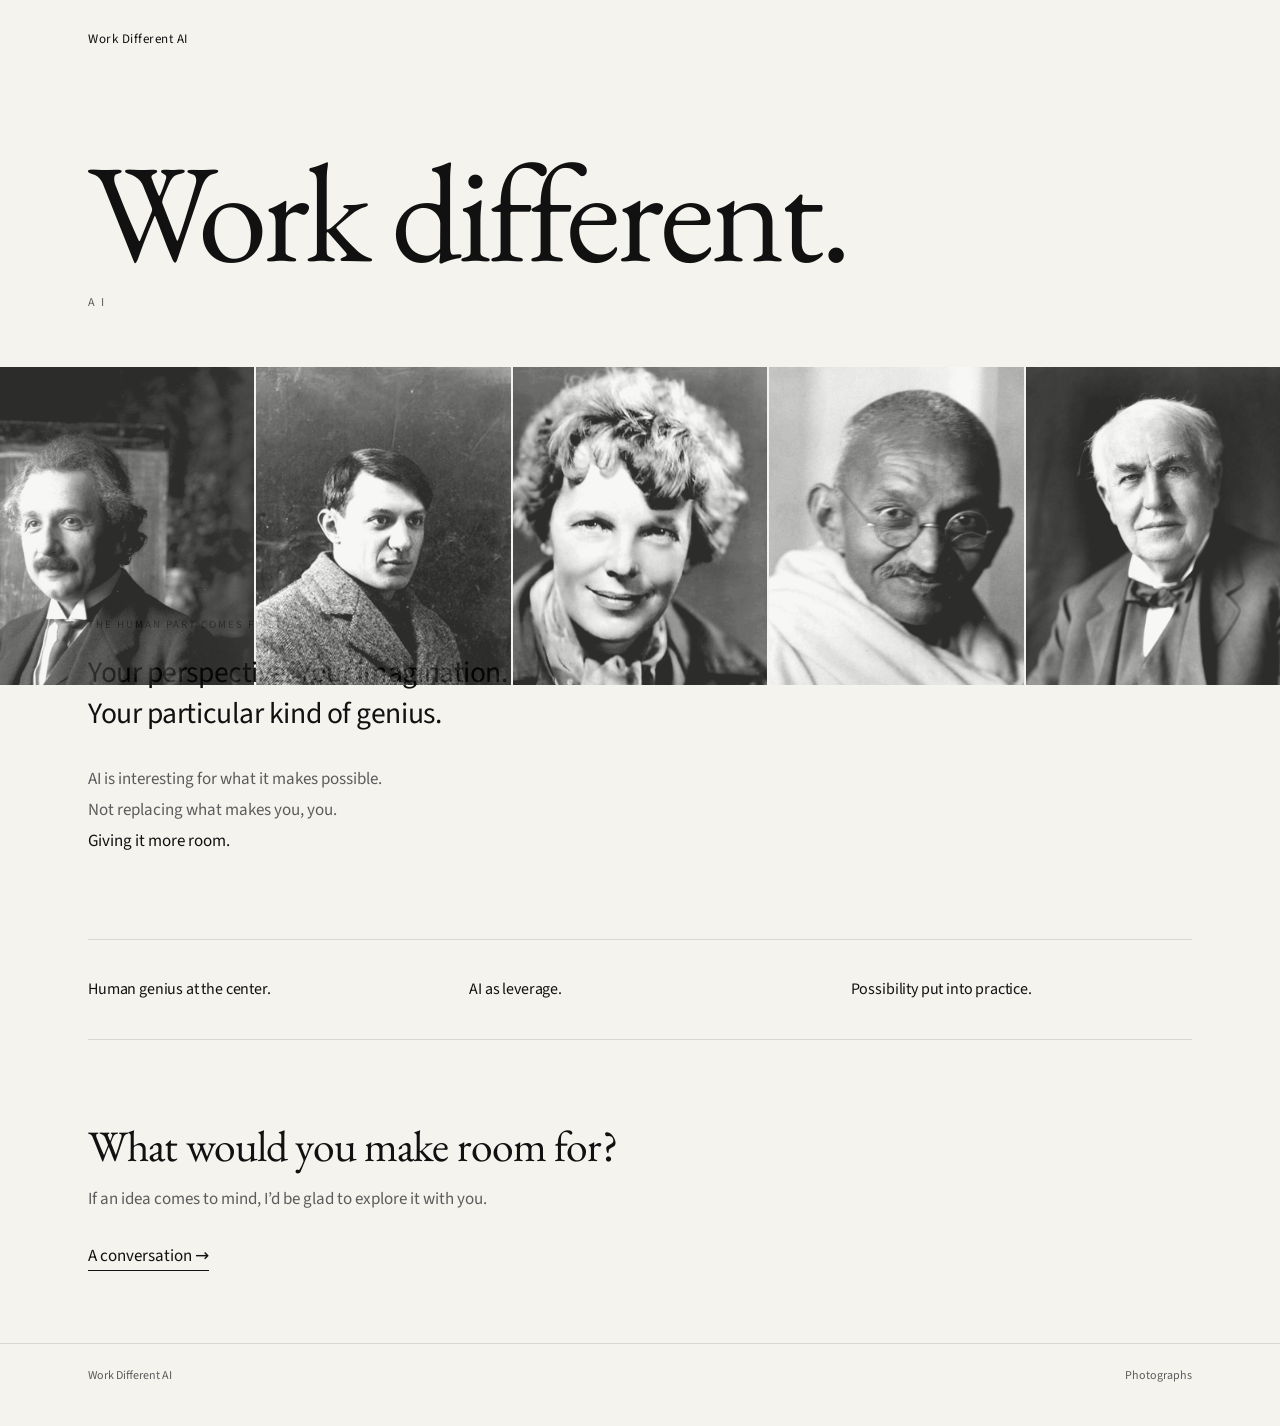
==== commit a4ddbc03: "Refresh homepage as a Think Different–adjacent campaign Replace the Deal Machines funnel with the sp" ====
--- a/index.html
+++ b/index.html
@@ -4,16 +4,16 @@
   <meta charset="utf-8" />
   <meta name="viewport" content="width=device-width, initial-scale=1" />
   <meta name="color-scheme" content="light" />
-  <meta name="theme-color" content="#F3EFE7" />
-  <title>Work Different AI — AI agent systems for operators | Jason Galoob</title>
-  <meta name="description" content="Jason Galoob helps small businesses and operators run AI agents and multi-agent systems that actually ship — evaluation, SOPs, QA gates, and remote ops. Boca Raton and remote." />
+  <meta name="theme-color" content="#f4f3ee" />
+  <title>Work Different AI — Human genius. More possibility.</title>
+  <meta name="description" content="Your perspective. Your imagination. Your particular kind of genius. AI to give it more room." />
   <meta name="author" content="Jason Galoob" />
   <link rel="canonical" href="https://workdifferentai.com/" />
 
   <meta property="og:type" content="website" />
   <meta property="og:site_name" content="Work Different AI" />
-  <meta property="og:title" content="Work Different AI — AI agent systems for operators" />
-  <meta property="og:description" content="Jason Galoob helps small businesses and operators run AI agents and multi-agent systems that actually ship — with evaluation, SOPs, QA gates, and remote ops." />
+  <meta property="og:title" content="Work Different AI — Human genius. More possibility." />
+  <meta property="og:description" content="Your perspective. Your imagination. Your particular kind of genius. AI to give it more room." />
   <meta property="og:url" content="https://workdifferentai.com/" />
   <meta property="og:image" content="https://workdifferentai.com/assets/og.png" />
   <meta property="og:image:width" content="1200" />
@@ -21,12 +21,12 @@
   <meta property="og:locale" content="en_US" />
 
   <meta name="twitter:card" content="summary_large_image" />
-  <meta name="twitter:title" content="Work Different AI — AI agent systems for operators" />
-  <meta name="twitter:description" content="Jason Galoob helps small businesses and operators run AI agents and multi-agent systems that actually ship." />
+  <meta name="twitter:title" content="Work Different AI — Human genius. More possibility." />
+  <meta name="twitter:description" content="Your perspective. Your imagination. Your particular kind of genius. AI to give it more room." />
   <meta name="twitter:image" content="https://workdifferentai.com/assets/og.png" />
 
   <link rel="icon" href="assets/favicon.svg" type="image/svg+xml" />
-  <link rel="apple-touch-icon" href="assets/og.png" />
+  <link rel="preload" href="fonts/eb-garamond-400.woff2" as="font" type="font/woff2" crossorigin />
   <link rel="stylesheet" href="styles.css" />
 
   <script type="application/ld+json">
@@ -38,17 +38,8 @@
         "name": "Work Different AI",
         "url": "https://workdifferentai.com/",
         "email": "jason@meta57.xyz",
-        "telephone": "+1-424-279-2228",
-        "description": "AI systems and agent operations consulting for small businesses and operators.",
-        "areaServed": "US",
-        "address": {
-          "@type": "PostalAddress",
-          "addressLocality": "Boca Raton",
-          "addressRegion": "FL",
-          "addressCountry": "US"
-        },
-        "founder": { "@id": "https://workdifferentai.com/#jason" },
-        "sameAs": ["https://www.linkedin.com/in/jasonmichaelgaloob"]
+        "description": "Consulting that puts human genius first and uses AI as leverage.",
+        "founder": { "@id": "https://workdifferentai.com/#jason" }
       },
       {
         "@type": "Person",
@@ -57,15 +48,7 @@
         "jobTitle": "Founder",
         "worksFor": { "@type": "Organization", "name": "Work Different AI" },
         "email": "jason@meta57.xyz",
-        "telephone": "+1-424-279-2228",
-        "url": "https://workdifferentai.com/",
-        "sameAs": ["https://www.linkedin.com/in/jasonmichaelgaloob"],
-        "address": {
-          "@type": "PostalAddress",
-          "addressLocality": "Boca Raton",
-          "addressRegion": "FL",
-          "addressCountry": "US"
-        }
+        "url": "https://workdifferentai.com/"
       }
     ]
   }
@@ -74,212 +57,56 @@
 <body>
   <a class="skip" href="#main">Skip to content</a>
 
-  <header class="site-header">
-    <div class="shell header-inner">
-      <a class="wordmark" href="#top" aria-label="Work Different AI home">
-        <span class="wordmark-name">Work Different</span>
-        <span class="wordmark-ai">AI</span>
-      </a>
-      <nav class="nav" aria-label="Primary">
-        <a href="#work">Work</a>
-        <a href="#approach">Approach</a>
-        <a href="#about">About</a>
-        <a class="nav-cta" href="#contact">Contact</a>
-      </nav>
-    </div>
+  <header class="top">
+    <a class="wordmark" href="/">Work Different AI</a>
   </header>
 
   <main id="main">
-    <section class="hero" id="top">
-      <div class="shell hero-grid">
-        <p class="eyebrow">AI systems consulting · Boca Raton / remote</p>
-        <h1>For operators who need <em>agents that actually ship</em>.</h1>
-        <p class="lede">Work Different AI helps small businesses and operators design, evaluate, and run AI agents and multi-agent systems. The work is evaluation, SOPs, QA gates, and remote ops — not another ChatGPT course.</p>
-        <div class="hero-actions">
-          <a class="btn" href="mailto:jason@meta57.xyz?subject=Work%20Different%20AI%20%E2%80%94%20inquiry">Email Jason</a>
-          <a class="btn btn-ghost" href="https://www.linkedin.com/in/jasonmichaelgaloob" rel="noopener noreferrer">LinkedIn</a>
-        </div>
-        <p class="hero-meta">Jason Galoob · <a href="mailto:jason@meta57.xyz">jason@meta57.xyz</a> · <a href="tel:+14242792228">424-279-2228</a></p>
-      </div>
+    <section class="hero" aria-labelledby="lockup">
+      <h1 class="lockup" id="lockup"><a href="/">Work different.</a></h1>
+      <p class="lockup-ai">AI</p>
     </section>
 
-    <div class="facts" aria-label="Practice facts">
-      <div class="shell facts-row">
-        <span>Founder-led</span>
-        <span>Multi-domain ops</span>
-        <span>Agent stacks</span>
-        <span>Boca Raton &amp; remote</span>
-      </div>
+    <div class="genius" aria-hidden="true">
+      <img src="assets/genius/einstein.jpg" width="640" height="800" alt="" />
+      <img src="assets/genius/picasso.jpg" width="640" height="800" alt="" />
+      <img src="assets/genius/earhart.jpg" width="640" height="800" alt="" />
+      <img src="assets/genius/gandhi.jpg" width="640" height="800" alt="" />
+      <img src="assets/genius/edison.jpg" width="640" height="800" alt="" />
     </div>
 
-    <section class="section" id="work">
-      <div class="shell">
-        <header class="section-head">
-          <p class="eyebrow">What I do</p>
-          <h2>Concrete work. Written down. Checkable.</h2>
-          <p class="section-lede">Engagements stay close to the operation. If a system cannot be evaluated, handed off, or run when you are not in the room, it is not finished.</p>
-        </header>
-
-        <ol class="offers">
-          <li>
-            <span class="num" aria-hidden="true">01</span>
-            <div>
-              <h3>AI agent systems</h3>
-              <p>Design and stand up single- and multi-agent workflows for a defined job: tools, handoffs, failure modes, and who owns the outcome when the model is wrong.</p>
-            </div>
-          </li>
-          <li>
-            <span class="num" aria-hidden="true">02</span>
-            <div>
-              <h3>Evaluation and QA</h3>
-              <p>Put gates around model output before it reaches a customer, a ledger, or a file of record. Rubrics, sampling, and review loops you can actually run.</p>
-            </div>
-          </li>
-          <li>
-            <span class="num" aria-hidden="true">03</span>
-            <div>
-              <h3>Ops and automation</h3>
-              <p>Map the real operation — inbox, research, follow-up, scheduling — and automate the parts that should never have needed someone watching a screen.</p>
-            </div>
-          </li>
-          <li>
-            <span class="num" aria-hidden="true">04</span>
-            <div>
-              <h3>Written clarity</h3>
-              <p>Specs, SOPs, and runbooks so the system is explainable. If it cannot be written down, it cannot be delegated or checked.</p>
-            </div>
-          </li>
-          <li>
-            <span class="num" aria-hidden="true">05</span>
-            <div>
-              <h3>Remote agent ops</h3>
-              <p>Stay in the loop after install: cadence reviews, failure triage, and tightening the stack as the work changes.</p>
-            </div>
-          </li>
-        </ol>
-      </div>
+    <section class="beat">
+      <p class="label">The human part comes first.</p>
+      <p class="manifesto">Your perspective. Your imagination. Your particular kind of genius.</p>
+      <p class="quiet">AI is interesting for what it makes possible.<br />Not replacing what makes you, you.<br /><strong>Giving it more room.</strong></p>
     </section>
 
-    <section class="section section-alt" id="approach">
-      <div class="shell">
-        <header class="section-head">
-          <p class="eyebrow">How it works</p>
-          <h2>Three steps. No theater.</h2>
-        </header>
-        <ol class="steps">
-          <li>
-            <span class="step-num">01</span>
-            <h3>Name the work</h3>
-            <p>A short conversation. What has to happen, what must not fail, and what “good” looks like in your operation.</p>
-          </li>
-          <li>
-            <span class="step-num">02</span>
-            <h3>Design the system</h3>
-            <p>Agents, tools, SOPs, and QA gates — written first, then built. Scope stays small enough to ship.</p>
-          </li>
-          <li>
-            <span class="step-num">03</span>
-            <h3>Run the first cycles</h3>
-            <p>Watch real output together, fix what breaks, and leave you with a loop you can run without me in the chair.</p>
-          </li>
-        </ol>
-      </div>
-    </section>
-
-    <section class="section" id="about">
-      <div class="shell about-grid">
-        <header class="section-head">
-          <p class="eyebrow">About</p>
-          <h2>Jason Galoob</h2>
-        </header>
-        <div class="about-copy">
-          <p>Jason is the founder of Work Different AI. He works with operators who need agent stacks that survive contact with real operations — evaluation, written process, and remote execution.</p>
-          <p>His background is multi-domain operations: making systems hold across messy, practical work, not demo-day slides. He designs the stack, writes the gates around it, and stays close until the loop is stable.</p>
-          <p>He works from Boca Raton, Florida, and remotely. Engagements are founder-led.</p>
-        </div>
-        <dl class="about-facts">
-          <div>
-            <dt>Practice</dt>
-            <dd>Work Different AI</dd>
-          </div>
-          <div>
-            <dt>Based</dt>
-            <dd>Boca Raton, FL · remote</dd>
-          </div>
-          <div>
-            <dt>Focus</dt>
-            <dd>Agent systems, evaluation, ops</dd>
-          </div>
-          <div>
-            <dt>Contact</dt>
-            <dd><a href="mailto:jason@meta57.xyz">jason@meta57.xyz</a></dd>
-          </div>
-        </dl>
-      </div>
+    <section class="north" aria-label="How we work">
+      <p>Human genius at the center.</p>
+      <p>AI as leverage.</p>
+      <p>Possibility put into practice.</p>
     </section>
 
     <section class="contact" id="contact">
-      <div class="shell contact-grid">
-        <div>
-          <p class="eyebrow eyebrow-light">Start here</p>
-          <h2>If the work is real, write.</h2>
-          <p class="contact-lede">A plain email is enough. Say what you are trying to run, what is already in place, and where it is failing. I reply with a direct read on whether I can help.</p>
-          <ul class="contact-list">
-            <li>
-              <span>Email</span>
-              <a href="mailto:jason@meta57.xyz">jason@meta57.xyz</a>
-            </li>
-            <li>
-              <span>Phone</span>
-              <a href="tel:+14242792228">424-279-2228</a>
-            </li>
-            <li>
-              <span>LinkedIn</span>
-              <a href="https://www.linkedin.com/in/jasonmichaelgaloob" rel="noopener noreferrer">jasonmichaelgaloob</a>
-            </li>
-            <li>
-              <span>Location</span>
-              <span>Boca Raton, FL · remote</span>
-            </li>
-          </ul>
-        </div>
-
-        <form class="inquire" id="inquire" novalidate>
-          <p class="form-intro">Or draft the note here. Submit opens your email app — nothing is stored on this site.</p>
-          <label>
-            Name
-            <input type="text" name="name" autocomplete="name" />
-          </label>
-          <label>
-            Email
-            <input type="email" name="email" autocomplete="email" inputmode="email" />
-          </label>
-          <label>
-            What are you trying to run?
-            <textarea name="work" rows="5" required></textarea>
-          </label>
-          <p class="form-error" id="form-error" role="alert" hidden>Please describe the work so the email has a body.</p>
-          <button class="btn btn-on-dark" type="submit">Open in email</button>
-        </form>
-      </div>
+      <h2>What would you make room for?</h2>
+      <p>If an idea comes to mind, I’d be glad to explore it with you.</p>
+      <p class="whisper"><a href="mailto:jason@meta57.xyz?subject=Work%20Different%20AI">A conversation →</a></p>
     </section>
   </main>
 
   <footer class="site-footer">
-    <div class="shell footer-inner">
+    <span>Work Different AI</span>
+    <details class="credits">
+      <summary>Photographs</summary>
       <div>
-        <p class="footer-brand">Work Different AI</p>
-        <p>Jason Galoob · Alacrity One LLC · Boca Raton, FL</p>
+        <span>Public-domain stills, Wikimedia Commons.</span>
+        <span>Ferdinand Schmutzer, 1921.</span>
+        <span>Anonymous, 1908.</span>
+        <span>NBC Radio, 1935.</span>
+        <span>Elliott &amp; Fry, 1931.</span>
+        <span>Louis Bachrach, c. 1922.</span>
       </div>
-      <ul class="footer-links">
-        <li><a href="mailto:jason@meta57.xyz">jason@meta57.xyz</a></li>
-        <li><a href="tel:+14242792228">424-279-2228</a></li>
-        <li><a href="https://www.linkedin.com/in/jasonmichaelgaloob" rel="noopener noreferrer">LinkedIn</a></li>
-      </ul>
-      <p class="footer-note">© Work Different AI · Boca Raton, Florida</p>
-    </div>
+    </details>
   </footer>
-
-  <script src="script.js"></script>
 </body>
 </html>
--- a/styles.css
+++ b/styles.css
@@ -1,38 +1,28 @@
 @font-face {
-  font-family: "Fraunces";
+  font-family: "EB Garamond";
   font-style: normal;
-  font-weight: 100 900;
+  font-weight: 400;
   font-display: swap;
-  src: url("fonts/fraunces.woff2") format("woff2");
+  src: url("fonts/eb-garamond-400.woff2") format("woff2");
 }
 
 @font-face {
-  font-family: "JetBrains Mono";
+  font-family: "Source Sans 3";
   font-style: normal;
-  font-weight: 100 800;
+  font-weight: 400;
   font-display: swap;
-  src: url("fonts/jetbrains-mono.woff2") format("woff2");
+  src: url("fonts/source-sans-3-400.woff2") format("woff2");
 }
 
 :root {
   color-scheme: light;
-  --bg: #f3efe7;
-  --bg-alt: #ebe4d8;
-  --surface: #fffaf2;
-  --ink: #161412;
-  --muted: #5c564e;
-  --faint: #8a8276;
-  --line: #d4cbbd;
-  --accent: #9c3418;
-  --accent-hover: #7d2812;
-  --on-accent: #fff8f3;
-  --ink-deep: #0e0c0a;
-  --header: rgba(243, 239, 231, 0.88);
-  --serif: "Fraunces", "Iowan Old Style", "Palatino Linotype", Palatino, Georgia, serif;
-  --sans: "Segoe UI", system-ui, -apple-system, sans-serif;
-  --mono: "JetBrains Mono", ui-monospace, "SF Mono", Menlo, monospace;
-  --shell: min(1120px, calc(100% - 40px));
-  --radius: 14px;
+  --paper: #f4f3ee;
+  --ink: #111111;
+  --muted: #5c5c5c;
+  --line: #d8d6d0;
+  --serif: "EB Garamond", "Palatino Linotype", Palatino, "Times New Roman", serif;
+  --sans: "Source Sans 3", "Segoe UI", system-ui, sans-serif;
+  --pad: clamp(24px, 7vw, 88px);
 }
 
 *,
@@ -42,52 +32,52 @@
 }
 
 html {
-  scroll-behavior: smooth;
-  background: var(--bg);
-}
-
-@media (prefers-reduced-motion: reduce) {
-  html { scroll-behavior: auto; }
-  *, *::before, *::after {
-    animation: none !important;
-    transition: none !important;
-  }
+  background: var(--paper);
+}
+
+@media (prefers-reduced-motion: no-preference) {
+  html { scroll-behavior: smooth; }
 }
 
 body {
   margin: 0;
   color: var(--ink);
-  background: var(--bg);
+  background: var(--paper);
   font-family: var(--sans);
   font-size: 1.0625rem;
-  line-height: 1.65;
-  -webkit-text-size-adjust: 100%;
+  line-height: 1.7;
+  -webkit-font-smoothing: antialiased;
   text-rendering: optimizeLegibility;
 }
 
-img { max-width: 100%; }
-a { color: inherit; }
+img {
+  max-width: 100%;
+  display: block;
+}
+
+a {
+  color: inherit;
+}
 
 :focus-visible {
-  outline: 2px solid var(--accent);
-  outline-offset: 3px;
+  outline: 2px solid var(--ink);
+  outline-offset: 4px;
 }
 
 ::selection {
-  background: #e8c4b4;
+  background: #dcdad4;
   color: var(--ink);
 }
 
 .skip {
   position: absolute;
-  left: 12px;
+  left: 16px;
   top: -48px;
-  z-index: 40;
+  z-index: 20;
   background: var(--ink);
-  color: var(--on-accent);
+  color: var(--paper);
   padding: 8px 12px;
-  font-family: var(--mono);
-  font-size: 12px;
+  font-size: 0.8125rem;
   text-decoration: none;
 }
 
@@ -95,527 +85,231 @@
   top: 12px;
 }
 
-.shell {
-  width: var(--shell);
-  margin-inline: auto;
-}
-
-.eyebrow,
-.wordmark-ai,
-.nav,
-.hero-meta,
-.facts,
-.num,
-.step-num,
-.about-facts dt,
-.contact-list span,
-.form-intro,
-.footer-note,
-.footer-links {
-  font-family: var(--mono);
-}
-
-.eyebrow {
-  margin: 0 0 14px;
-  font-size: 0.6875rem;
-  letter-spacing: 0.16em;
-  text-transform: uppercase;
-  color: var(--accent);
-  font-weight: 600;
-}
-
-.eyebrow-light {
-  color: #e08a6c;
-}
-
-h1, h2, h3 {
-  font-family: var(--serif);
-  font-weight: 560;
-  letter-spacing: -0.02em;
-  text-wrap: balance;
-  line-height: 1.12;
-}
-
-h1 {
-  margin: 0 0 22px;
-  font-size: clamp(2.35rem, 6.4vw, 4.6rem);
-}
-
-h1 em {
-  font-style: italic;
-  font-weight: 500;
-}
-
-h2 {
-  margin: 0 0 16px;
-  font-size: clamp(1.85rem, 3.6vw, 2.75rem);
-}
-
-h3 {
-  margin: 0 0 8px;
-  font-size: 1.35rem;
-}
-
-p { margin: 0; }
-
-.site-header {
-  position: sticky;
-  top: 0;
-  z-index: 20;
-  background: var(--header);
-  backdrop-filter: blur(14px);
-  border-bottom: 1px solid var(--line);
-}
-
-.header-inner {
-  display: flex;
-  align-items: center;
-  justify-content: space-between;
-  gap: 20px;
-  min-height: 68px;
-}
-
-.wordmark {
+.top {
   display: flex;
   align-items: baseline;
-  gap: 8px;
+  justify-content: space-between;
+  gap: 24px;
+  padding: 28px var(--pad) 0;
+}
+
+.wordmark {
+  font-size: 0.8125rem;
+  letter-spacing: 0.04em;
   text-decoration: none;
   color: var(--ink);
 }
 
-.wordmark-name {
+.wordmark:hover,
+.wordmark:focus-visible {
+  color: var(--ink);
+}
+
+.hero {
+  padding: clamp(56px, 11vh, 120px) var(--pad) clamp(36px, 6vh, 72px);
+}
+
+.lockup {
+  margin: 0;
   font-family: var(--serif);
-  font-size: 1.2rem;
-  font-weight: 560;
+  font-weight: 400;
+  font-size: clamp(3.6rem, 12.4vw, 8.75rem);
+  line-height: 0.9;
+  letter-spacing: -0.03em;
+  text-wrap: balance;
+}
+
+.lockup a {
+  text-decoration: none;
+}
+
+.lockup-ai {
+  margin: 1.1rem 0 0;
+  font-size: 0.75rem;
+  letter-spacing: 0.46em;
+  text-transform: uppercase;
+  color: var(--muted);
+}
+
+@media (prefers-reduced-motion: no-preference) {
+  .lockup {
+    animation: rise 1.15s ease both;
+  }
+
+  .lockup-ai {
+    animation: rise 1.15s ease 0.18s both;
+  }
+}
+
+@keyframes rise {
+  from { opacity: 0; transform: translateY(10px); }
+  to { opacity: 1; transform: none; }
+}
+
+.genius {
+  display: grid;
+  grid-template-columns: repeat(5, 1fr);
+  gap: 2px;
+  height: clamp(92px, 16vw, 168px);
+  background: var(--paper);
+}
+
+.genius img {
+  width: 100%;
+  height: 100%;
+  object-fit: cover;
+  filter: grayscale(1) contrast(1.06);
+  opacity: 0.82;
+}
+
+.beat {
+  padding: clamp(56px, 9vh, 96px) var(--pad);
+  max-width: calc(36rem + var(--pad) * 2);
+}
+
+.label {
+  margin: 0 0 18px;
+  font-size: 0.6875rem;
+  letter-spacing: 0.18em;
+  text-transform: uppercase;
+  color: var(--muted);
+}
+
+.manifesto {
+  margin: 0 0 28px;
+  font-size: clamp(1.35rem, 2.4vw, 1.85rem);
+  line-height: 1.4;
+  letter-spacing: -0.015em;
+  text-wrap: balance;
+}
+
+.quiet {
+  margin: 0;
+  color: var(--muted);
+  font-size: 1.0625rem;
+  line-height: 1.85;
+  max-width: 28rem;
+}
+
+.quiet strong {
+  color: var(--ink);
+  font-weight: 400;
+}
+
+.north {
+  display: grid;
+  grid-template-columns: repeat(3, 1fr);
+  gap: 28px 40px;
+  margin: 0 var(--pad);
+  padding: 36px 0;
+  border-top: 1px solid var(--line);
+  border-bottom: 1px solid var(--line);
+}
+
+.north p {
+  margin: 0;
+  font-size: 1rem;
+  letter-spacing: -0.01em;
+}
+
+.contact {
+  padding: clamp(56px, 9vh, 104px) var(--pad) clamp(48px, 8vh, 88px);
+}
+
+.contact h2 {
+  margin: 0 0 14px;
+  font-family: var(--serif);
+  font-weight: 400;
+  font-size: clamp(1.85rem, 3.4vw, 2.75rem);
   letter-spacing: -0.02em;
-}
-
-.wordmark-ai {
-  font-size: 0.6875rem;
-  letter-spacing: 0.14em;
-  color: var(--accent);
-  font-weight: 650;
-}
-
-.nav {
+  line-height: 1.15;
+  text-wrap: balance;
+}
+
+.contact p {
+  margin: 0;
+  color: var(--muted);
+  max-width: 28rem;
+}
+
+.whisper {
+  margin-top: 28px !important;
+}
+
+.whisper a {
+  color: var(--ink);
+  text-decoration: none;
+  border-bottom: 1px solid var(--ink);
+  padding-bottom: 2px;
+}
+
+.whisper a:hover,
+.whisper a:focus-visible {
+  border-bottom-color: transparent;
+}
+
+.site-footer {
   display: flex;
   flex-wrap: wrap;
-  justify-content: flex-end;
-  gap: 6px 16px;
+  align-items: baseline;
+  justify-content: space-between;
+  gap: 16px 32px;
+  padding: 22px var(--pad) 36px;
+  border-top: 1px solid var(--line);
   font-size: 0.75rem;
-  letter-spacing: 0.06em;
-}
-
-.nav a {
-  text-decoration: none;
-  color: var(--muted);
-  padding: 8px 0;
-}
-
-.nav a:hover,
-.nav a:focus-visible {
-  color: var(--ink);
-}
-
-.nav-cta {
-  color: var(--accent) !important;
-}
-
-.hero {
-  padding: clamp(48px, 10vw, 108px) 0 56px;
-}
-
-.hero-grid {
-  max-width: 820px;
-  margin-left: auto;
-  margin-right: auto;
-}
-
-.lede {
-  max-width: 40rem;
-  color: var(--muted);
-  font-size: 1.125rem;
-  line-height: 1.7;
-}
-
-.hero-actions {
-  display: flex;
-  flex-wrap: wrap;
-  gap: 12px;
-  margin-top: 32px;
-}
-
-.btn {
-  display: inline-flex;
-  align-items: center;
-  justify-content: center;
-  min-height: 48px;
-  padding: 12px 22px;
-  border-radius: 999px;
-  background: var(--accent);
-  color: var(--on-accent);
-  text-decoration: none;
-  font-family: var(--mono);
-  font-size: 0.8125rem;
-  font-weight: 600;
-  letter-spacing: 0.03em;
-  border: 1px solid var(--accent);
+  color: var(--muted);
+}
+
+.site-footer a {
+  color: var(--muted);
+  text-underline-offset: 3px;
+}
+
+.credits {
+  position: relative;
+}
+
+.credits summary {
   cursor: pointer;
-}
-
-.btn:hover {
-  background: var(--accent-hover);
-  border-color: var(--accent-hover);
-}
-
-.btn-ghost {
-  background: transparent;
-  color: var(--ink);
-  border-color: var(--ink);
-}
-
-.btn-ghost:hover {
-  background: var(--ink);
-  color: var(--bg);
-  border-color: var(--ink);
-}
-
-.btn-on-dark {
-  background: var(--on-accent);
-  color: var(--ink-deep);
-  border-color: var(--on-accent);
-  width: 100%;
-}
-
-.btn-on-dark:hover {
-  background: #fff;
-  border-color: #fff;
-}
-
-.hero-meta {
-  margin-top: 20px;
-  font-size: 0.75rem;
-  color: var(--faint);
-}
-
-.hero-meta a {
-  color: var(--muted);
-  text-underline-offset: 3px;
-}
-
-.facts {
-  border-block: 1px solid var(--line);
-  background: var(--surface);
-}
-
-.facts-row {
+  list-style: none;
+  min-height: 24px;
+}
+
+.credits summary::-webkit-details-marker {
+  display: none;
+}
+
+.credits div {
+  position: absolute;
+  right: 0;
+  bottom: calc(100% + 10px);
   display: grid;
-  grid-template-columns: repeat(4, 1fr);
-  gap: 12px;
-  padding: 18px 0;
-  font-size: 0.7rem;
-  letter-spacing: 0.08em;
-  text-transform: uppercase;
-  color: var(--muted);
-}
-
-.section {
-  padding: clamp(64px, 10vw, 104px) 0;
-}
-
-.section-alt {
-  background: var(--bg-alt);
-  border-block: 1px solid var(--line);
-}
-
-.section-head {
-  max-width: 40rem;
-  margin-bottom: 40px;
-}
-
-.section-lede {
-  color: var(--muted);
-  max-width: 38rem;
-}
-
-.offers {
-  list-style: none;
-  margin: 0;
-  padding: 0;
-  border-top: 1px solid var(--line);
-}
-
-.offers li {
-  display: grid;
-  grid-template-columns: 64px 1fr;
-  gap: 16px 28px;
-  padding: 28px 0;
-  border-bottom: 1px solid var(--line);
-}
-
-.offers p,
-.steps p,
-.about-copy p {
-  color: var(--muted);
-  max-width: 42rem;
-}
-
-.num,
-.step-num {
-  font-size: 0.75rem;
-  letter-spacing: 0.08em;
-  color: var(--accent);
-  font-weight: 600;
-  padding-top: 6px;
-}
-
-.steps {
-  list-style: none;
-  margin: 0;
-  padding: 0;
-  display: grid;
-  grid-template-columns: repeat(3, 1fr);
-  gap: 28px;
-}
-
-.steps li {
-  background: var(--surface);
+  gap: 8px;
+  min-width: 240px;
+  padding: 14px 16px;
+  background: var(--paper);
   border: 1px solid var(--line);
-  border-radius: var(--radius);
-  padding: 28px 24px 32px;
-}
-
-.about-grid {
-  display: grid;
-  grid-template-columns: 1fr 1fr;
-  gap: 28px 64px;
-}
-
-.about-grid .section-head {
-  grid-column: 1 / -1;
-  margin-bottom: 8px;
-}
-
-.about-copy {
-  display: grid;
-  gap: 16px;
-}
-
-.about-facts {
-  margin: 0;
-  display: grid;
-  gap: 18px;
-  align-content: start;
-  padding: 8px 0 0;
-}
-
-.about-facts div {
-  border-top: 1px solid var(--line);
-  padding-top: 12px;
-}
-
-.about-facts dt {
-  font-size: 0.6875rem;
-  letter-spacing: 0.12em;
-  text-transform: uppercase;
-  color: var(--faint);
-  margin-bottom: 4px;
-}
-
-.about-facts dd {
-  margin: 0;
-}
-
-.about-facts a {
-  color: var(--accent);
-}
-
-.contact {
-  background: var(--ink-deep);
-  color: #efe8dc;
-  padding: clamp(72px, 10vw, 112px) 0;
-}
-
-.contact h2 { color: #fffaf2; }
-
-.contact-grid {
-  display: grid;
-  grid-template-columns: 1.05fr 0.95fr;
-  gap: 48px 64px;
-  align-items: start;
-}
-
-.contact-lede {
-  color: #c9c0b3;
-  max-width: 34rem;
-  margin-bottom: 32px;
-}
-
-.contact-list {
-  list-style: none;
-  margin: 0;
-  padding: 0;
-  display: grid;
-  gap: 14px;
-}
-
-.contact-list li {
-  display: grid;
-  grid-template-columns: 96px 1fr;
-  gap: 12px;
-  padding-top: 12px;
-  border-top: 1px solid #2c2823;
-  font-size: 0.95rem;
-}
-
-.contact-list span:first-child {
-  font-size: 0.6875rem;
-  letter-spacing: 0.12em;
-  text-transform: uppercase;
-  color: #8f867a;
-  align-self: center;
-}
-
-.contact-list a {
-  color: #fffaf2;
-  text-underline-offset: 3px;
-}
-
-.inquire {
-  background: #1b1814;
-  border: 1px solid #322d27;
-  border-radius: 18px;
-  padding: 28px 24px;
-  display: grid;
-  gap: 16px;
-}
-
-.form-intro {
-  margin: 0 0 4px;
-  font-size: 0.75rem;
-  line-height: 1.55;
-  color: #b6ada0;
-}
-
-.inquire label {
-  display: grid;
-  gap: 6px;
-  font-family: var(--mono);
-  font-size: 0.7rem;
-  letter-spacing: 0.08em;
-  text-transform: uppercase;
-  color: #b6ada0;
-}
-
-.inquire input,
-.inquire textarea {
-  width: 100%;
-  border: 1px solid #3d372f;
-  background: #12100e;
-  color: #fffaf2;
-  border-radius: 10px;
-  padding: 12px 13px;
-  font-family: var(--sans);
-  font-size: 1rem;
-  letter-spacing: 0;
-  text-transform: none;
-  resize: vertical;
-}
-
-.inquire input:focus,
-.inquire textarea:focus {
-  outline: 2px solid #e08a6c;
-  outline-offset: 1px;
-}
-
-.form-error {
-  margin: 0;
-  color: #f0a080;
-  font-size: 0.875rem;
-}
-
-.site-footer {
-  background: var(--ink-deep);
-  color: #9a9287;
-  border-top: 1px solid #2c2823;
-  padding: 28px 0 36px;
-  font-size: 0.875rem;
-}
-
-.footer-inner {
-  display: grid;
-  gap: 16px;
-}
-
-.footer-brand {
-  font-family: var(--serif);
-  color: #efe8dc;
-  font-size: 1.1rem;
-  margin-bottom: 4px;
-}
-
-.footer-links {
-  display: flex;
-  flex-wrap: wrap;
-  gap: 8px 18px;
-  list-style: none;
-  margin: 0;
-  padding: 0;
-  font-size: 0.75rem;
-}
-
-.footer-links a {
-  color: #d8d0c4;
-  text-underline-offset: 3px;
-}
-
-.footer-note {
-  font-size: 0.6875rem;
-  color: #6f685e;
-}
-
-@media (max-width: 860px) {
-  :root { --shell: min(1120px, calc(100% - 32px)); }
-
-  .facts-row,
-  .steps,
-  .about-grid,
-  .contact-grid {
+  color: var(--muted);
+  text-align: left;
+}
+
+@media (max-width: 720px) {
+  .north {
     grid-template-columns: 1fr;
-  }
-
-  .facts-row {
-    grid-template-columns: 1fr 1fr;
-  }
-
-  .offers li {
-    grid-template-columns: 1fr;
-    gap: 8px;
-  }
-
-  .header-inner {
-    flex-direction: column;
-    align-items: flex-start;
-    padding: 14px 0 12px;
-    min-height: 0;
-    gap: 8px;
-  }
-
-  .nav {
-    justify-content: flex-start;
-    width: 100%;
-  }
-}
-
-@media (max-width: 520px) {
-  :root { --shell: min(1120px, calc(100% - 28px)); }
-
-  .facts-row { grid-template-columns: 1fr; }
-  .hero { padding-top: 40px; }
-  .btn { width: 100%; }
-  .contact-list li { grid-template-columns: 1fr; gap: 4px; }
-}
-
-@media (min-width: 861px) {
-  .hero-grid { margin-left: 0; }
-}
+    gap: 14px;
+    padding: 28px 0;
+  }
+
+  .genius {
+    height: 96px;
+  }
+
+  .top {
+    padding-top: 22px;
+  }
+
+  .hero {
+    padding-top: 48px;
+    padding-bottom: 32px;
+  }
+}
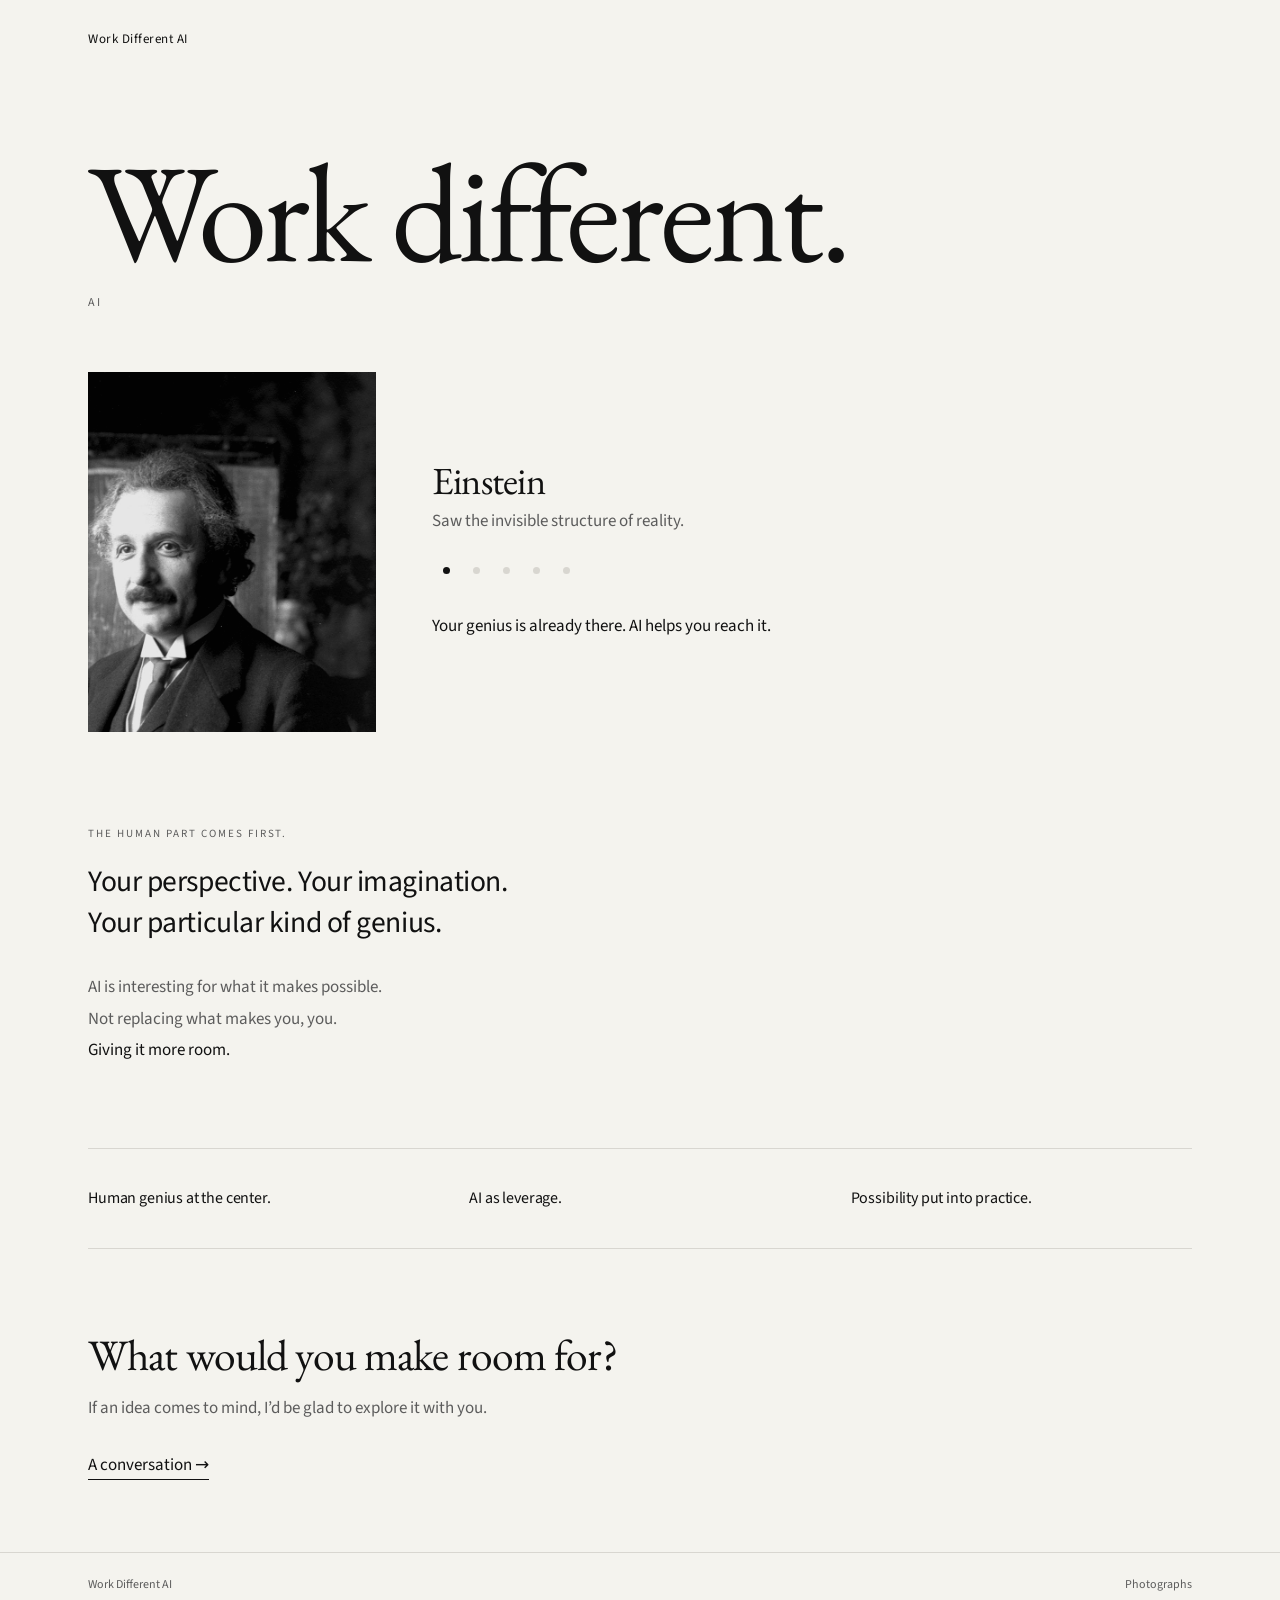
==== commit 8e402bbb: "Cycle the tribute one genius at a time Replace the static five-up strip with a single portrait, name" ====
--- a/index.html
+++ b/index.html
@@ -67,13 +67,28 @@
       <p class="lockup-ai">AI</p>
     </section>
 
-    <div class="genius" aria-hidden="true">
-      <img src="assets/genius/einstein.jpg" width="640" height="800" alt="" />
-      <img src="assets/genius/picasso.jpg" width="640" height="800" alt="" />
-      <img src="assets/genius/earhart.jpg" width="640" height="800" alt="" />
-      <img src="assets/genius/gandhi.jpg" width="640" height="800" alt="" />
-      <img src="assets/genius/edison.jpg" width="640" height="800" alt="" />
-    </div>
+    <section class="tribute" id="tribute" aria-label="A quiet tribute">
+      <div class="tribute-frame">
+        <img class="is-on" src="assets/genius/einstein.jpg" width="640" height="800" alt="" />
+        <img src="assets/genius/picasso.jpg" width="640" height="800" alt="" aria-hidden="true" />
+        <img src="assets/genius/earhart.jpg" width="640" height="800" alt="" aria-hidden="true" />
+        <img src="assets/genius/gandhi.jpg" width="640" height="800" alt="" aria-hidden="true" />
+        <img src="assets/genius/edison.jpg" width="640" height="800" alt="" aria-hidden="true" />
+      </div>
+      <div class="tribute-copy">
+        <p class="tribute-name" id="tribute-name">Einstein</p>
+        <p class="tribute-line" id="tribute-line">Saw the invisible structure of reality.</p>
+        <div class="tribute-dots" role="group" aria-label="Choose whose genius">
+          <button type="button" aria-label="Einstein. Saw the invisible structure of reality." aria-current="true"></button>
+          <button type="button" aria-label="Picasso. Remade how we see."></button>
+          <button type="button" aria-label="Earhart. Went where the maps ended."></button>
+          <button type="button" aria-label="Gandhi. Changed power without force."></button>
+          <button type="button" aria-label="Edison. Turned imagination into working light."></button>
+        </div>
+        <p class="tribute-through">Your genius is already there. AI helps you reach it.</p>
+        <p class="visually-hidden" id="tribute-live" aria-live="polite"></p>
+      </div>
+    </section>
 
     <section class="beat">
       <p class="label">The human part comes first.</p>
@@ -108,5 +123,6 @@
       </div>
     </details>
   </footer>
+  <script src="script.js"></script>
 </body>
 </html>
--- a/styles.css
+++ b/styles.css
@@ -124,9 +124,9 @@
 }
 
 .lockup-ai {
-  margin: 1.1rem 0 0;
+  margin: 1.15rem 0 0;
   font-size: 0.75rem;
-  letter-spacing: 0.46em;
+  letter-spacing: 0.18em;
   text-transform: uppercase;
   color: var(--muted);
 }
@@ -146,20 +146,116 @@
   to { opacity: 1; transform: none; }
 }
 
-.genius {
+.visually-hidden {
+  position: absolute;
+  width: 1px;
+  height: 1px;
+  padding: 0;
+  margin: -1px;
+  overflow: hidden;
+  clip: rect(0, 0, 0, 0);
+  white-space: nowrap;
+  border: 0;
+}
+
+.tribute {
   display: grid;
-  grid-template-columns: repeat(5, 1fr);
-  gap: 2px;
-  height: clamp(92px, 16vw, 168px);
-  background: var(--paper);
-}
-
-.genius img {
+  grid-template-columns: minmax(200px, 18rem) minmax(16rem, 1fr);
+  gap: 28px 56px;
+  align-items: center;
+  padding: 4px var(--pad) 12px;
+}
+
+.tribute-frame {
+  position: relative;
+  aspect-ratio: 4 / 5;
+  max-width: 18rem;
+  width: 100%;
+  overflow: hidden;
+  background: #1a1a1a;
+}
+
+.tribute-frame img {
+  position: absolute;
+  inset: 0;
   width: 100%;
   height: 100%;
   object-fit: cover;
+  opacity: 0;
   filter: grayscale(1) contrast(1.06);
-  opacity: 0.82;
+}
+
+.tribute-frame img.is-on {
+  opacity: 0.92;
+}
+
+.tribute-frame img:nth-child(1) { object-position: 28% 22%; }
+.tribute-frame img:nth-child(2) { object-position: 48% 18%; }
+.tribute-frame img:nth-child(3) { object-position: 50% 28%; }
+.tribute-frame img:nth-child(4) { object-position: 50% 22%; }
+.tribute-frame img:nth-child(5) { object-position: 52% 18%; }
+
+@media (prefers-reduced-motion: no-preference) {
+  .tribute-frame img {
+    transition: opacity 0.9s ease;
+  }
+}
+
+.tribute-copy {
+  max-width: 26rem;
+  padding-bottom: 6px;
+}
+
+.tribute-name {
+  margin: 0 0 8px;
+  font-family: var(--serif);
+  font-size: clamp(1.7rem, 3.2vw, 2.4rem);
+  letter-spacing: -0.02em;
+  line-height: 1.1;
+}
+
+.tribute-line {
+  margin: 0;
+  color: var(--muted);
+  font-size: 1.0625rem;
+  line-height: 1.5;
+  max-width: 22rem;
+}
+
+.tribute-dots {
+  display: flex;
+  gap: 2px;
+  margin: 22px 0 28px;
+}
+
+.tribute-dots button {
+  width: 28px;
+  height: 28px;
+  padding: 0;
+  border: 0;
+  background: transparent;
+  cursor: pointer;
+}
+
+.tribute-dots button::after {
+  content: "";
+  display: block;
+  width: 7px;
+  height: 7px;
+  margin: 0 auto;
+  border-radius: 50%;
+  background: var(--line);
+}
+
+.tribute-dots button[aria-current="true"]::after {
+  background: var(--ink);
+}
+
+.tribute-through {
+  margin: 0;
+  max-width: 22rem;
+  font-size: 1.0625rem;
+  line-height: 1.55;
 }
 
 .beat {
@@ -300,8 +396,13 @@
     padding: 28px 0;
   }
 
-  .genius {
-    height: 96px;
+  .tribute {
+    grid-template-columns: 1fr;
+    gap: 20px;
+  }
+
+  .tribute-frame {
+    max-width: 14.5rem;
   }
 
   .top {
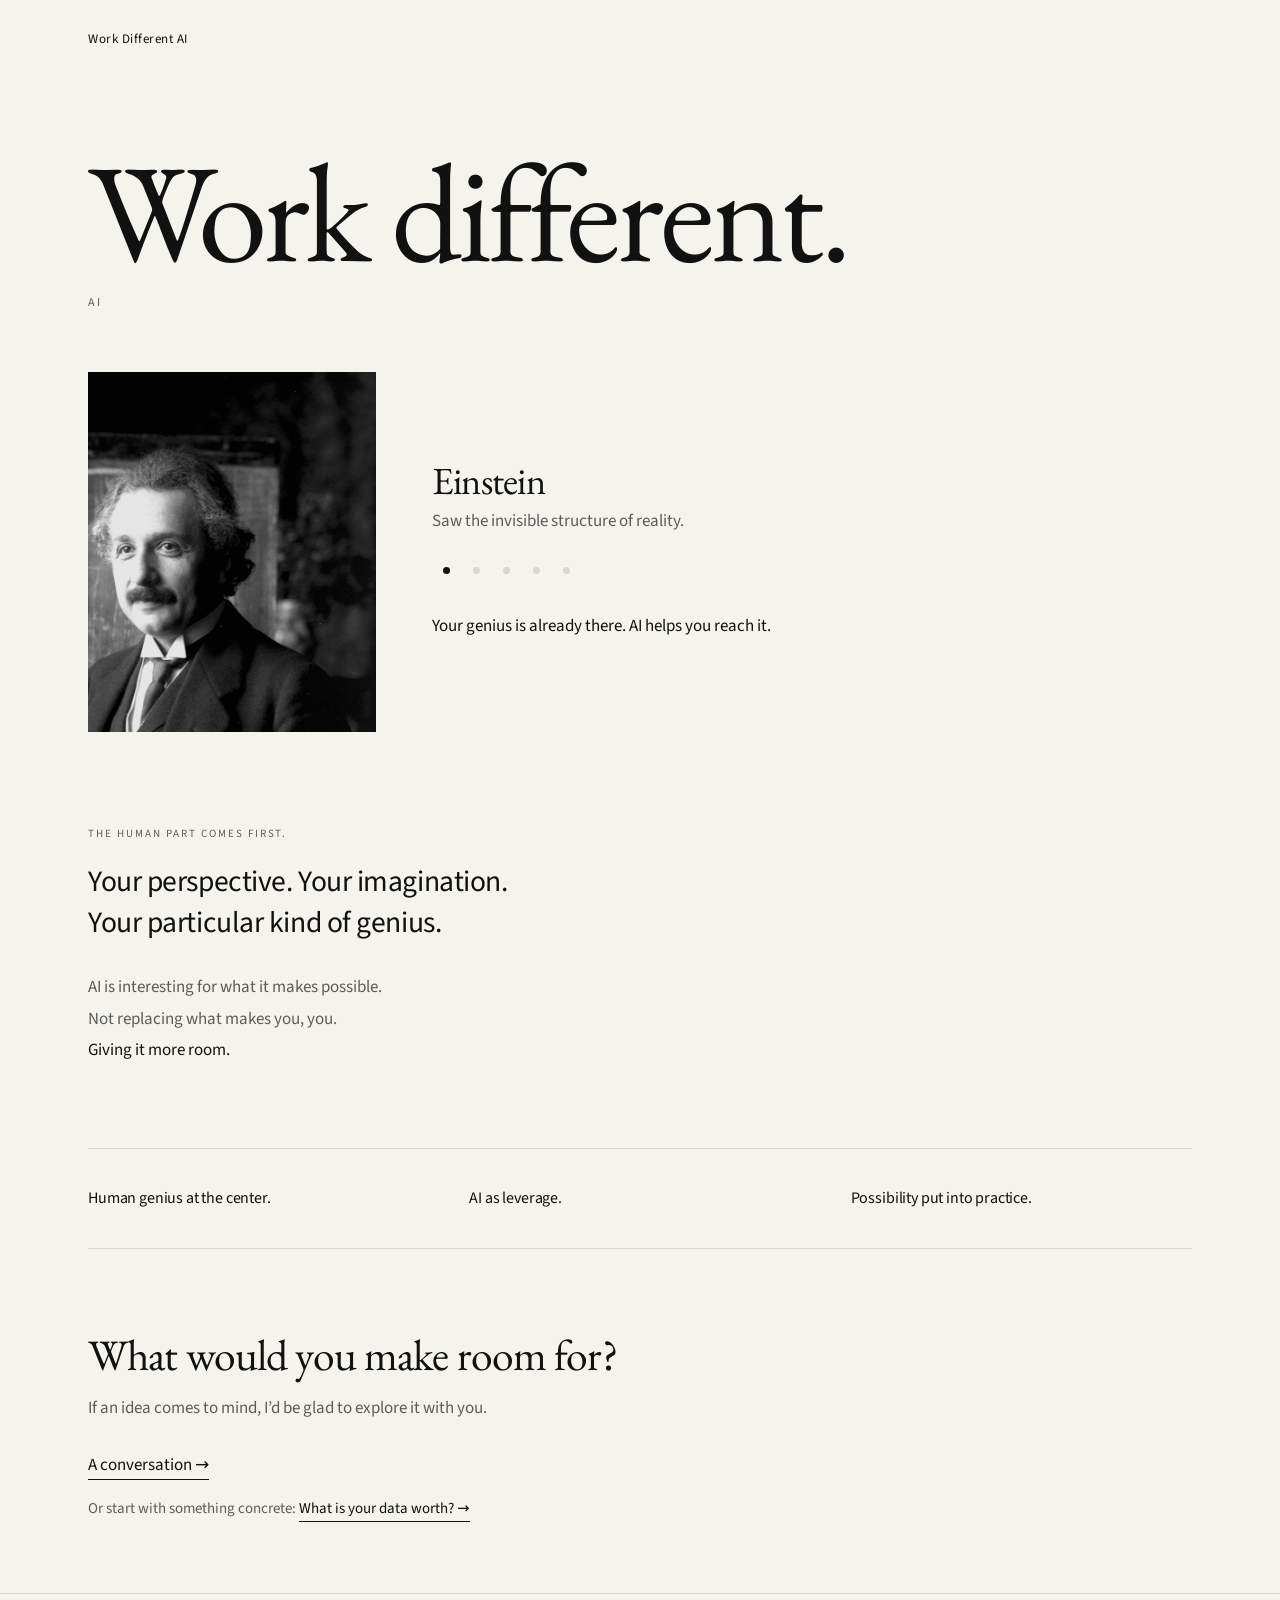
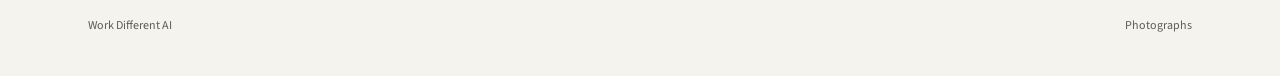
==== commit 5415d9ad: "Add 'What is your data worth?' action page A browser-only ballpark estimator of what an AI lab might" ====
--- a/index.html
+++ b/index.html
@@ -80,7 +80,7 @@
         <p class="tribute-line" id="tribute-line">Saw the invisible structure of reality.</p>
         <div class="tribute-dots" role="group" aria-label="Choose whose genius">
           <button type="button" aria-label="Einstein. Saw the invisible structure of reality." aria-current="true"></button>
-          <button type="button" aria-label="Picasso. Remade how we see."></button>
+          <button type="button" aria-label="Picasso. Broke the world apart so we could see it new."></button>
           <button type="button" aria-label="Earhart. Went where the maps ended."></button>
           <button type="button" aria-label="Gandhi. Changed power without force."></button>
           <button type="button" aria-label="Edison. Turned imagination into working light."></button>
@@ -106,6 +106,7 @@
       <h2>What would you make room for?</h2>
       <p>If an idea comes to mind, I’d be glad to explore it with you.</p>
       <p class="whisper"><a href="mailto:jason@meta57.xyz?subject=Work%20Different%20AI">A conversation →</a></p>
+      <p class="whisper whisper-action">Or start with something concrete: <a href="/data-worth/">What is your data worth? →</a></p>
     </section>
   </main>
 
--- a/styles.css
+++ b/styles.css
@@ -414,3 +414,9 @@
     padding-bottom: 32px;
   }
 }
+
+.whisper-action {
+  margin-top: 16px !important;
+  color: var(--muted);
+  font-size: 0.9375rem;
+}
